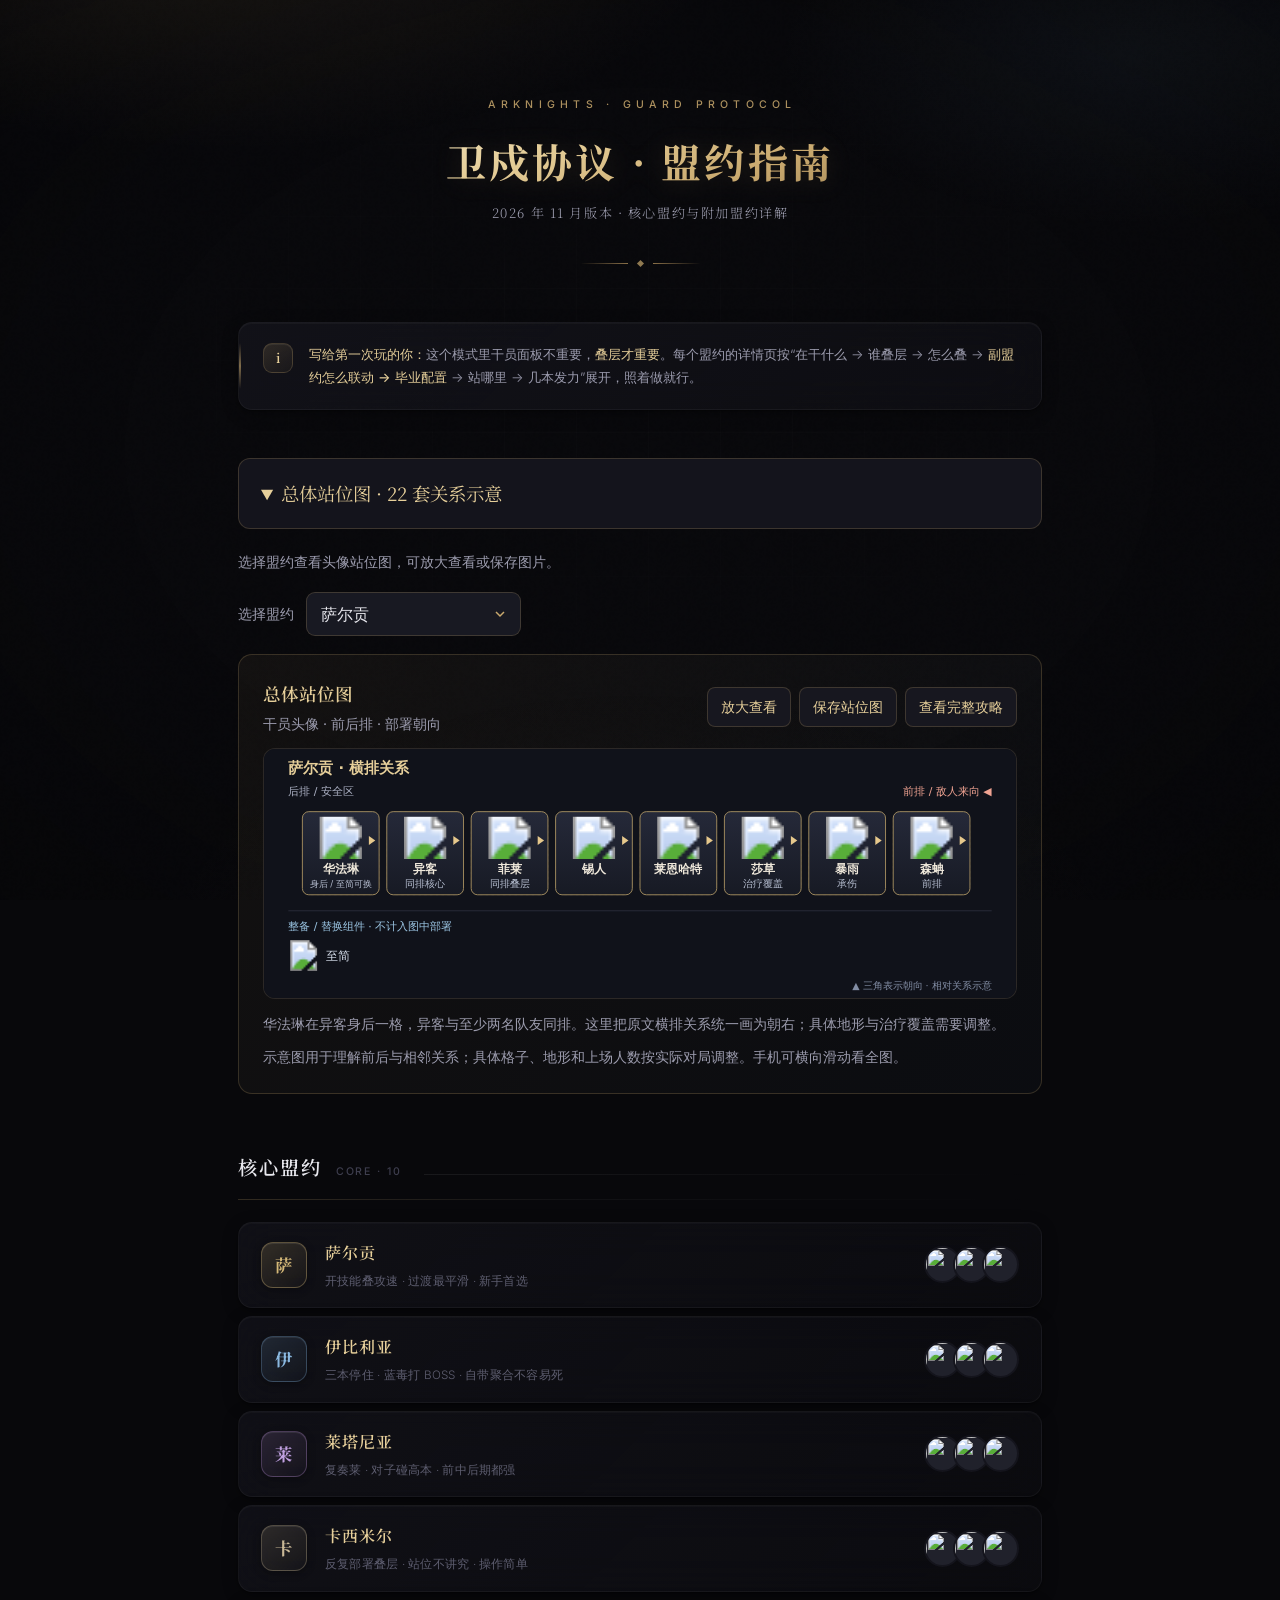
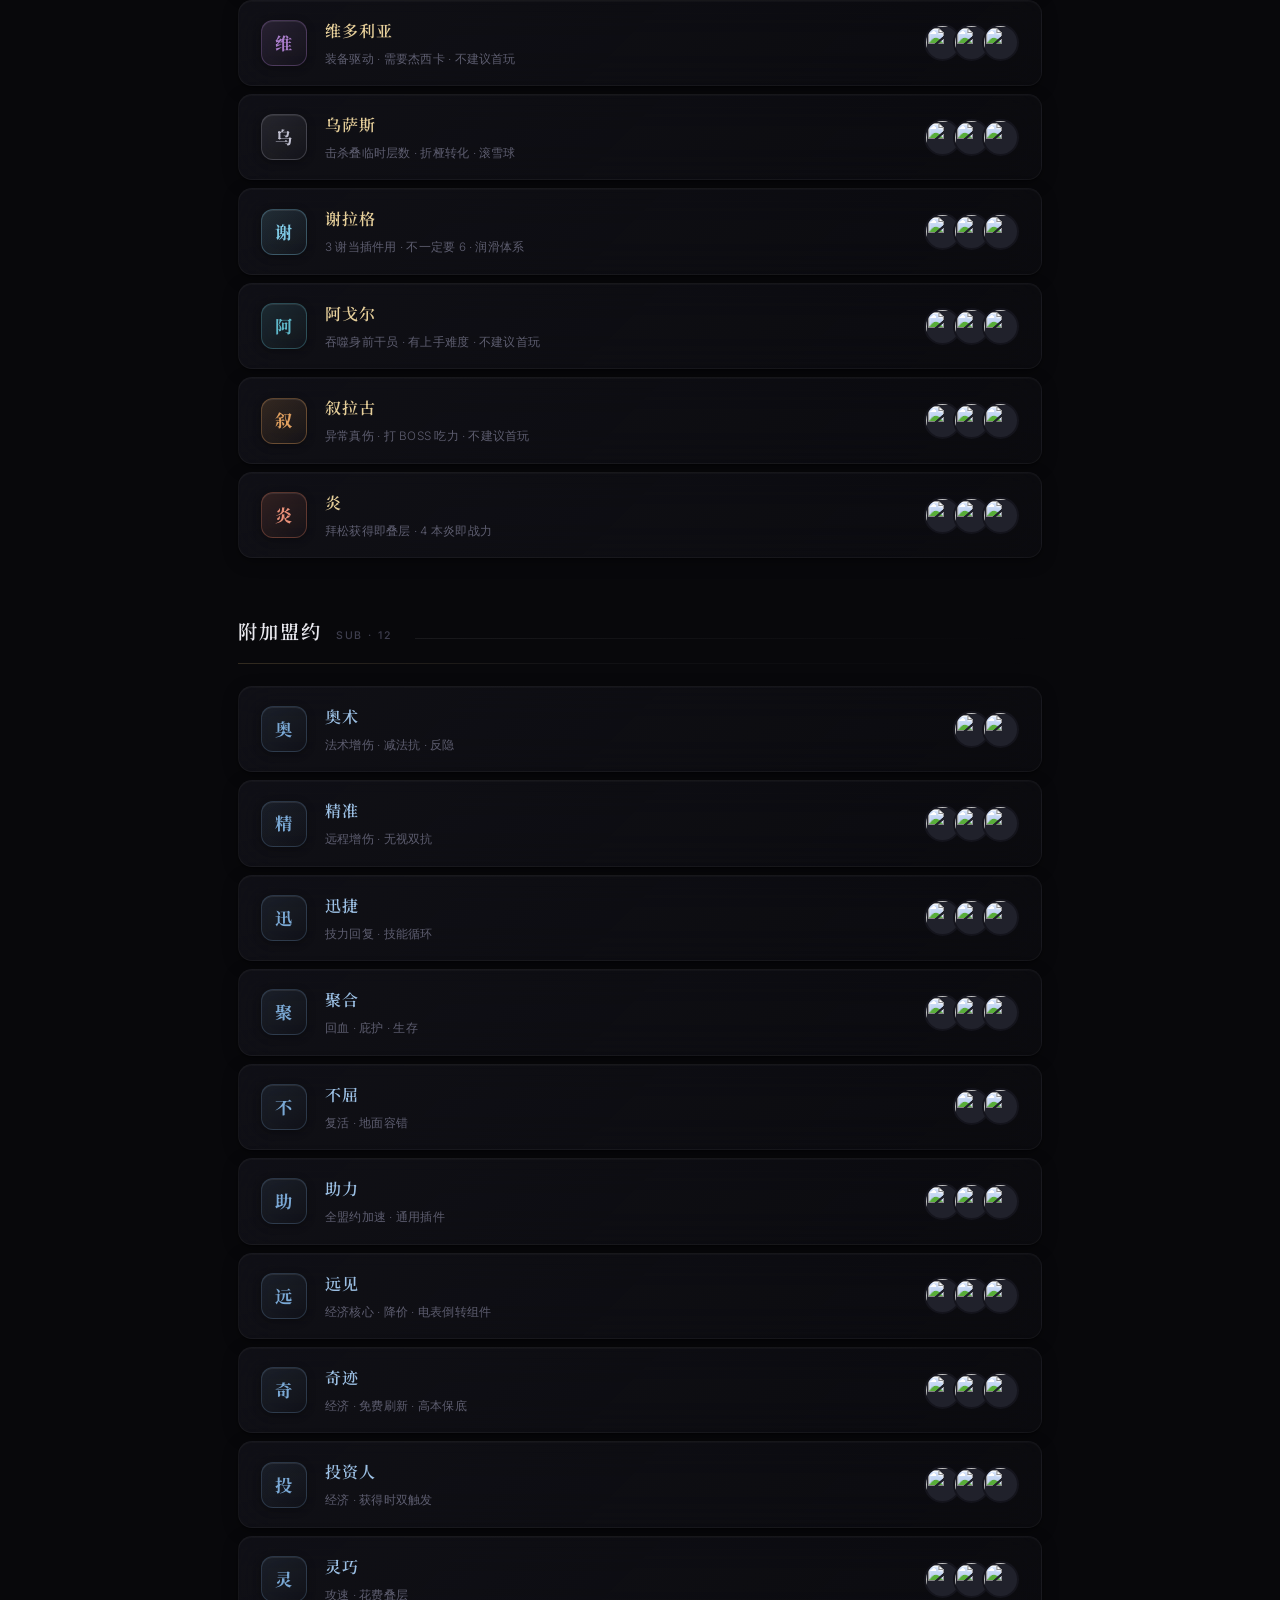
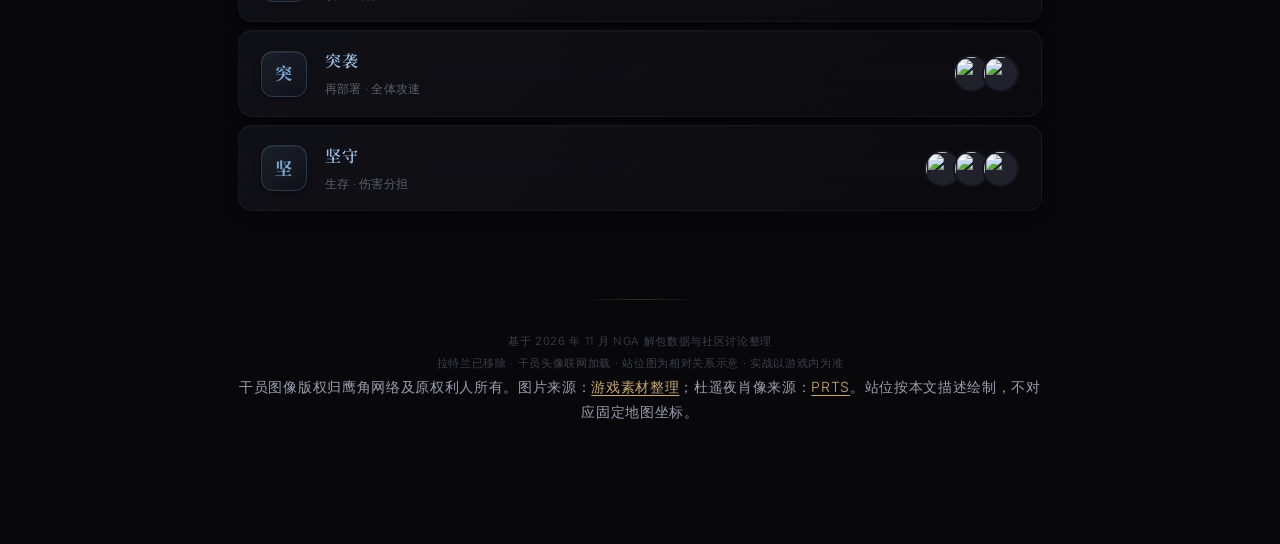
==== index.html @ 8b611df5 "发布卫戍协议盟约指南" ====
<!DOCTYPE html>
<html lang="zh-CN">
<head>
<meta charset="UTF-8">
<meta name="viewport" content="width=device-width, initial-scale=1.0">
<title>卫戍协议 · 盟约指南 · 2026.11</title>
<style>
  @import url('https://fonts.googleapis.com/css2?family=Noto+Serif+SC:wght@400;500;600;700&family=Inter:wght@300;400;500;600&display=swap');

  :root {
    --bg-void: #08080b;
    --bg-deep: #0c0c11;
    --bg-mid: #111118;
    --bg-soft: #17171f;
    --surface: rgba(22, 22, 30, 0.55);
    --surface-hover: rgba(30, 30, 40, 0.72);
    --surface-solid: #14141c;
    --border-hair: rgba(255, 255, 255, 0.045);
    --border-subtle: rgba(255, 255, 255, 0.07);
    --border-strong: rgba(201, 169, 110, 0.22);
    --border-glow: rgba(201, 169, 110, 0.45);
    --text: #e8e8ee;
    --text-mid: #9c9cae;
    --text-dim: #5e5e70;
    --text-faint: #3e3e4e;
    --gold: #c9a96e;
    --gold-bright: #e6cf9a;
    --gold-deep: #8a7048;
    --gold-glow: rgba(201, 169, 110, 0.12);
    --blue: #7aa8d4;
    --blue-soft: #9cc0e4;
    --green: #7ec8a0;
    --red: #e08270;
    --radius: 14px;
    --radius-sm: 10px;
    --serif: 'Noto Serif SC', 'Songti SC', serif;
    --sans: 'Inter', 'Noto Sans SC', -apple-system, system-ui, sans-serif;
    --ease: cubic-bezier(0.4, 0, 0.2, 1);
    --shadow-card: 0 1px 2px rgba(0,0,0,0.4), 0 4px 16px rgba(0,0,0,0.3);
    --shadow-lift: 0 2px 8px rgba(0,0,0,0.5), 0 16px 48px rgba(0,0,0,0.45);
  }

  * { box-sizing: border-box; margin: 0; padding: 0; }
  html { scroll-behavior: smooth; }

  body {
    font-family: var(--sans);
    background: var(--bg-void);
    color: var(--text);
    line-height: 1.75;
    padding: 0 0 120px;
    min-height: 100vh;
    position: relative;
    overflow-x: hidden;
    -webkit-font-smoothing: antialiased;
    text-rendering: optimizeLegibility;
  }

  /* ===== 背景层 1：光晕 ===== */
  body::before {
    content: '';
    position: fixed;
    inset: 0;
    background:
      radial-gradient(ellipse 70% 45% at 18% -8%, rgba(201, 169, 110, 0.09), transparent 55%),
      radial-gradient(ellipse 50% 35% at 88% 6%, rgba(122, 168, 212, 0.055), transparent 55%),
      radial-gradient(ellipse 60% 50% at 50% 108%, rgba(201, 169, 110, 0.035), transparent 65%),
      radial-gradient(ellipse 100% 100% at 50% 50%, transparent 40%, rgba(0,0,0,0.5) 100%);
    pointer-events: none;
    z-index: 0;
  }

  /* ===== 背景层 2：噪点纹理 ===== */
  body::after {
    content: '';
    position: fixed;
    inset: 0;
    background-image: url("data:image/svg+xml,%3Csvg viewBox='0 0 200 200' xmlns='http://www.w3.org/2000/svg'%3E%3Cfilter id='n'%3E%3CfeTurbulence type='fractalNoise' baseFrequency='0.85' numOctaves='3' stitchTiles='stitch'/%3E%3C/filter%3E%3Crect width='100%25' height='100%25' filter='url(%23n)' opacity='0.55'/%3E%3C/svg%3E");
    opacity: 0.025;
    pointer-events: none;
    z-index: 0;
    mix-blend-mode: overlay;
  }

  .bg-grid {
    position: fixed;
    inset: 0;
    background-image:
      linear-gradient(rgba(255,255,255,0.012) 1px, transparent 1px),
      linear-gradient(90deg, rgba(255,255,255,0.012) 1px, transparent 1px);
    background-size: 72px 72px;
    pointer-events: none;
    z-index: 0;
    mask-image: radial-gradient(ellipse 80% 70% at 50% 40%, black 10%, transparent 75%);
    -webkit-mask-image: radial-gradient(ellipse 80% 70% at 50% 40%, black 10%, transparent 75%);
  }

  .container {
    max-width: 860px;
    margin: 0 auto;
    padding: 0 28px;
    position: relative;
    z-index: 1;
  }

  #listView, #detailView { position: relative; z-index: 1; }

  /* ===== 顶部 ===== */
  .hero {
    text-align: center;
    padding: 96px 0 56px;
    position: relative;
  }

  .hero-eyebrow {
    font-size: 0.66rem;
    letter-spacing: 0.5em;
    text-transform: uppercase;
    color: var(--gold);
    font-weight: 500;
    margin-bottom: 22px;
    opacity: 0.85;
    padding-left: 0.5em;
  }

  .hero h1 {
    font-family: var(--serif);
    font-size: 2.5rem;
    font-weight: 700;
    letter-spacing: 0.08em;
    background: linear-gradient(160deg, #f5ecd6 0%, var(--gold-bright) 35%, var(--gold) 65%, var(--gold-deep) 100%);
    -webkit-background-clip: text;
    background-clip: text;
    -webkit-text-fill-color: transparent;
    line-height: 1.25;
    margin-bottom: 16px;
    filter: drop-shadow(0 2px 12px rgba(201,169,110,0.15));
  }

  .hero-sub {
    color: var(--text-mid);
    font-size: 0.82rem;
    font-weight: 300;
    letter-spacing: 0.12em;
    font-family: var(--serif);
  }

  .hero-divider {
    display: flex;
    align-items: center;
    justify-content: center;
    gap: 10px;
    margin-top: 36px;
  }

  .hero-divider::before,
  .hero-divider::after {
    content: '';
    width: 48px;
    height: 1px;
    background: linear-gradient(90deg, transparent, var(--gold-deep));
  }

  .hero-divider::after {
    background: linear-gradient(90deg, var(--gold-deep), transparent);
  }

  .hero-divider .diamond {
    width: 5px;
    height: 5px;
    background: var(--gold);
    transform: rotate(45deg);
    opacity: 0.7;
  }

  /* ===== 提示条 ===== */
  .notice {
    display: flex;
    gap: 16px;
    align-items: flex-start;
    background: linear-gradient(135deg, rgba(22,22,30,0.7), rgba(18,18,24,0.5));
    backdrop-filter: blur(24px) saturate(120%);
    -webkit-backdrop-filter: blur(24px) saturate(120%);
    border: 1px solid var(--border-hair);
    border-radius: var(--radius);
    padding: 20px 24px;
    margin-bottom: 48px;
    box-shadow: var(--shadow-card), inset 0 1px 0 rgba(255,255,255,0.03);
    position: relative;
  }

  .notice::before {
    content: '';
    position: absolute;
    left: 0; top: 20px; bottom: 20px;
    width: 2px;
    border-radius: 2px;
    background: linear-gradient(180deg, transparent, var(--gold), transparent);
    opacity: 0.6;
  }

  .notice-icon {
    flex-shrink: 0;
    width: 30px;
    height: 30px;
    border-radius: 9px;
    background: linear-gradient(145deg, rgba(201,169,110,0.16), rgba(201,169,110,0.04));
    border: 1px solid var(--border-strong);
    display: flex;
    align-items: center;
    justify-content: center;
    color: var(--gold-bright);
    font-size: 0.82rem;
    font-weight: 600;
    font-family: var(--serif);
    box-shadow: inset 0 1px 0 rgba(255,255,255,0.06);
  }

  .notice-body {
    font-size: 0.82rem;
    color: var(--text-mid);
    line-height: 1.75;
    font-weight: 300;
  }

  .notice-body strong { color: var(--gold-bright); font-weight: 500; }

  /* ===== 分组标题 ===== */
  .section-head {
    display: flex;
    align-items: baseline;
    gap: 14px;
    margin: 56px 0 22px;
    padding-bottom: 16px;
    position: relative;
  }

  .section-head::after {
    content: '';
    position: absolute;
    bottom: 0; left: 0; right: 0;
    height: 1px;
    background: linear-gradient(90deg, var(--border-strong) 0%, var(--border-hair) 40%, transparent 100%);
  }

  .section-head h2 {
    font-family: var(--serif);
    font-size: 1.2rem;
    font-weight: 600;
    letter-spacing: 0.1em;
    color: var(--text);
  }

  .section-head .count {
    font-size: 0.66rem;
    color: var(--text-faint);
    letter-spacing: 0.18em;
    font-weight: 500;
    font-family: var(--sans);
  }

  .section-head .accent-line {
    flex: 1;
    height: 1px;
    background: linear-gradient(90deg, var(--border-subtle), transparent);
    margin-left: 8px;
  }

  /* ===== 条目卡片 ===== */
  .entry-list { display: flex; flex-direction: column; gap: 8px; }

  .entry-card {
    display: flex;
    align-items: center;
    gap: 18px;
    background: linear-gradient(135deg, rgba(22,22,30,0.6), rgba(16,16,22,0.4));
    backdrop-filter: blur(20px) saturate(115%);
    -webkit-backdrop-filter: blur(20px) saturate(115%);
    border: 1px solid var(--border-hair);
    border-radius: var(--radius);
    padding: 16px 22px;
    cursor: pointer;
    transition: all 0.4s var(--ease);
    box-shadow: var(--shadow-card), inset 0 1px 0 rgba(255,255,255,0.025);
    position: relative;
    overflow: hidden;
  }

  .entry-card::before {
    content: '';
    position: absolute;
    left: 0; top: 0; bottom: 0;
    width: 1px;
    background: linear-gradient(180deg, transparent, var(--gold-bright), transparent);
    opacity: 0;
    transition: opacity 0.4s var(--ease);
  }

  .entry-card::after {
    content: '';
    position: absolute;
    inset: 0;
    border-radius: var(--radius);
    padding: 1px;
    background: linear-gradient(135deg, rgba(201,169,110,0.3), transparent 40%, transparent 60%, rgba(122,168,212,0.15));
    -webkit-mask: linear-gradient(#fff 0 0) content-box, linear-gradient(#fff 0 0);
    -webkit-mask-composite: xor;
    mask-composite: exclude;
    opacity: 0;
    transition: opacity 0.4s var(--ease);
    pointer-events: none;
  }

  .entry-card:hover {
    background: linear-gradient(135deg, rgba(30,30,42,0.8), rgba(22,22,30,0.6));
    border-color: transparent;
    transform: translateY(-2px);
    box-shadow: var(--shadow-lift), inset 0 1px 0 rgba(255,255,255,0.05);
  }

  .entry-card:hover::before { opacity: 1; }
  .entry-card:hover::after { opacity: 1; }

  .entry-emblem {
    width: 46px;
    height: 46px;
    border-radius: 12px;
    flex-shrink: 0;
    display: flex;
    align-items: center;
    justify-content: center;
    font-family: var(--serif);
    font-size: 1.08rem;
    font-weight: 700;
    letter-spacing: 0.04em;
    position: relative;
    transition: transform 0.4s var(--ease);
    box-shadow: inset 0 1px 0 rgba(255,255,255,0.08), 0 2px 8px rgba(0,0,0,0.3);
  }

  .entry-card:hover .entry-emblem { transform: scale(1.06); }

  .entry-info { flex: 1; min-width: 0; }

  .entry-name {
    font-family: var(--serif);
    font-weight: 600;
    font-size: 1rem;
    letter-spacing: 0.06em;
    margin-bottom: 4px;
  }

  .entry-name.core { color: var(--gold-bright); }
  .entry-name.sub { color: var(--blue-soft); }

  .entry-desc {
    font-size: 0.73rem;
    color: var(--text-dim);
    font-weight: 300;
    letter-spacing: 0.02em;
    white-space: nowrap;
    overflow: hidden;
    text-overflow: ellipsis;
  }

  .entry-arrow {
    color: var(--text-faint);
    font-size: 1.2rem;
    transition: all 0.35s var(--ease);
    flex-shrink: 0;
    font-weight: 300;
  }

  .entry-card:hover .entry-arrow {
    color: var(--gold);
    transform: translateX(4px);
  }

  /* ===== 详情视图 ===== */
  .detail-topbar { padding: 36px 0 0; margin-bottom: 4px; }

  .back-btn {
    display: inline-flex;
    align-items: center;
    gap: 8px;
    background: linear-gradient(135deg, rgba(22,22,30,0.6), rgba(16,16,22,0.4));
    backdrop-filter: blur(20px);
    -webkit-backdrop-filter: blur(20px);
    border: 1px solid var(--border-hair);
    border-radius: var(--radius-sm);
    padding: 9px 16px;
    cursor: pointer;
    color: var(--text-mid);
    font-size: 0.78rem;
    font-family: var(--sans);
    font-weight: 400;
    letter-spacing: 0.05em;
    transition: all 0.35s var(--ease);
    box-shadow: var(--shadow-card);
  }

  .back-btn:hover {
    color: var(--gold-bright);
    border-color: var(--border-strong);
    background: var(--surface-hover);
    transform: translateX(-2px);
  }

  .detail-header {
    display: flex;
    align-items: center;
    gap: 22px;
    padding: 40px 0 32px;
    margin-bottom: 8px;
    position: relative;
  }

  .detail-header::after {
    content: '';
    position: absolute;
    bottom: 0; left: 0; right: 0;
    height: 1px;
    background: linear-gradient(90deg, var(--border-strong) 0%, var(--border-hair) 50%, transparent 100%);
  }

  .detail-emblem {
    width: 76px;
    height: 76px;
    border-radius: 20px;
    display: flex;
    align-items: center;
    justify-content: center;
    font-family: var(--serif);
    font-size: 1.65rem;
    font-weight: 700;
    flex-shrink: 0;
    position: relative;
    box-shadow: inset 0 1px 0 rgba(255,255,255,0.1), 0 4px 16px rgba(0,0,0,0.4);
  }

  .detail-emblem::after {
    content: '';
    position: absolute;
    inset: -7px;
    border-radius: 26px;
    border: 1px solid currentColor;
    opacity: 0.12;
  }

  .detail-header h2 {
    font-family: var(--serif);
    font-size: 1.85rem;
    font-weight: 700;
    letter-spacing: 0.08em;
    margin-bottom: 6px;
  }

  .detail-header h2.core { color: var(--gold-bright); }
  .detail-header h2.sub { color: var(--blue-soft); }

  .detail-header .subtitle {
    font-size: 0.76rem;
    color: var(--text-dim);
    font-weight: 300;
    letter-spacing: 0.04em;
  }

  /* ===== 一句话理解 ===== */
  .simple-explain {
    position: relative;
    background: linear-gradient(135deg, rgba(201,169,110,0.07), rgba(201,169,110,0.015) 60%, transparent);
    border: 1px solid var(--border-strong);
    border-radius: var(--radius);
    padding: 24px 28px 24px 32px;
    margin: 32px 0;
    font-size: 0.9rem;
    color: var(--text-mid);
    line-height: 1.85;
    box-shadow: var(--shadow-card), inset 0 1px 0 rgba(255,255,255,0.04);
  }

  .simple-explain::before {
    content: '';
    position: absolute;
    left: 0; top: 18px; bottom: 18px;
    width: 2px;
    border-radius: 2px;
    background: linear-gradient(180deg, var(--gold-bright), var(--gold), transparent);
  }

  .simple-explain strong { color: var(--gold-bright); font-weight: 500; }

  /* ===== 信息块 ===== */
  .info-block {
    margin-bottom: 20px;
    background: linear-gradient(135deg, rgba(22,22,30,0.55), rgba(16,16,22,0.35));
    backdrop-filter: blur(20px) saturate(115%);
    -webkit-backdrop-filter: blur(20px) saturate(115%);
    border: 1px solid var(--border-hair);
    border-radius: var(--radius);
    padding: 24px 28px;
    box-shadow: var(--shadow-card), inset 0 1px 0 rgba(255,255,255,0.025);
    position: relative;
    transition: border-color 0.3s var(--ease);
  }

  .info-block:hover { border-color: var(--border-subtle); }

  .info-label {
    display: flex;
    align-items: center;
    gap: 10px;
    font-size: 0.68rem;
    letter-spacing: 0.2em;
    text-transform: uppercase;
    font-weight: 600;
    margin-bottom: 16px;
    font-family: var(--sans);
  }

  .info-label::before {
    content: '';
    width: 5px;
    height: 5px;
    border-radius: 50%;
    flex-shrink: 0;
  }

  .info-label.gold { color: var(--gold); }
  .info-label.gold::before { background: var(--gold); box-shadow: 0 0 10px rgba(201,169,110,0.5); }
  .info-label.green { color: var(--green); }
  .info-label.green::before { background: var(--green); box-shadow: 0 0 10px rgba(126,200,160,0.4); }
  .info-label.blue { color: var(--blue); }
  .info-label.blue::before { background: var(--blue); box-shadow: 0 0 10px rgba(122,168,212,0.4); }

  .info-content {
    font-size: 0.86rem;
    color: var(--text-mid);
    line-height: 1.9;
    font-weight: 300;
  }

  .info-content strong { color: var(--text); font-weight: 500; }
  .info-content .hl { color: var(--gold-bright); font-weight: 500; }

  .key-cards { display: flex; flex-wrap: wrap; gap: 8px; }

  .key-card {
    display: inline-flex;
    align-items: center;
    gap: 9px;
    font-size: 0.77rem;
    padding: 6px 13px 6px 6px;
    border-radius: 10px;
    background: rgba(255,255,255,0.025);
    border: 1px solid var(--border-hair);
    color: var(--text-mid);
    line-height: 1.4;
    transition: all 0.3s var(--ease);
    font-weight: 400;
  }

  .key-card:hover {
    border-color: var(--border-subtle);
    background: rgba(255,255,255,0.04);
    transform: translateY(-1px);
  }

  .key-card.must {
    border-color: var(--border-strong);
    background: linear-gradient(135deg, rgba(201,169,110,0.09), rgba(201,169,110,0.015));
    color: var(--gold-bright);
    font-weight: 500;
  }

  .op-avatar {
    width: 26px;
    height: 26px;
    border-radius: 7px;
    flex-shrink: 0;
    display: flex;
    align-items: center;
    justify-content: center;
    font-size: 0.7rem;
    font-weight: 700;
    color: #fff;
    font-family: var(--serif);
    box-shadow: inset 0 1px 0 rgba(255,255,255,0.15);
  }

  .c1 { background: linear-gradient(135deg, #c85a58, #8a3634); }
  .c2 { background: linear-gradient(135deg, #6a9ad4, #3a5a8a); }
  .c3 { background: linear-gradient(135deg, #98b868, #66803e); }
  .c4 { background: linear-gradient(135deg, #8a6aa8, #5a3a78); }
  .c5 { background: linear-gradient(135deg, #d09888, #985850); }
  .c6 { background: linear-gradient(135deg, #5ab0c4, #3a7a8e); }
  .c7 { background: linear-gradient(135deg, #e89850, #a86820); }
  .c8 { background: linear-gradient(135deg, #808090, #4a4a5a); }
  .c9 { background: linear-gradient(135deg, #c4a868, #8a7038); }
  .c10 { background: linear-gradient(135deg, #a880c8, #704898); }

  .step-list { padding-left: 0; list-style: none; }
  .step-list li {
    position: relative;
    padding-left: 24px;
    margin-bottom: 12px;
    font-size: 0.85rem;
    color: var(--text-mid);
    line-height: 1.8;
    font-weight: 300;
  }
  .step-list li:last-child { margin-bottom: 0; }
  .step-list li::before {
    content: '';
    position: absolute;
    left: 6px;
    top: 11px;
    width: 4px;
    height: 4px;
    border-radius: 50%;
    background: var(--gold);
    opacity: 0.6;
  }
  .step-list li strong { color: var(--text); font-weight: 500; }

  .warn-box {
    margin-top: 8px;
    padding: 18px 22px;
    background: linear-gradient(135deg, rgba(224,130,112,0.06), rgba(224,130,112,0.01));
    border: 1px solid rgba(224,130,112,0.18);
    border-radius: var(--radius-sm);
    font-size: 0.83rem;
    color: var(--text-mid);
    line-height: 1.75;
    font-weight: 300;
  }
  .warn-box strong { color: var(--red); font-weight: 500; }

  /* ===== 联动区块 ===== */
  .synergy-block {
    margin-bottom: 20px;
    background: linear-gradient(135deg, rgba(201,169,110,0.045), rgba(122,168,212,0.02) 50%, rgba(16,16,22,0.4));
    border: 1px solid var(--border-strong);
    border-radius: var(--radius);
    padding: 26px 28px;
    box-shadow: var(--shadow-card), inset 0 1px 0 rgba(255,255,255,0.03);
    position: relative;
    overflow: hidden;
  }

  .synergy-block::before {
    content: '';
    position: absolute;
    left: 0; top: 0; bottom: 0;
    width: 2px;
    background: linear-gradient(180deg, var(--gold-bright), var(--gold) 40%, var(--blue) 100%);
    opacity: 0.7;
  }

  .synergy-head {
    display: flex;
    align-items: center;
    gap: 12px;
    margin-bottom: 22px;
  }

  .synergy-head .badge {
    font-size: 0.6rem;
    letter-spacing: 0.18em;
    text-transform: uppercase;
    padding: 4px 10px;
    border-radius: 6px;
    background: rgba(201,169,110,0.12);
    border: 1px solid var(--border-strong);
    color: var(--gold-bright);
    font-weight: 600;
    font-family: var(--sans);
  }

  .synergy-head h3 {
    font-family: var(--serif);
    font-size: 1.02rem;
    font-weight: 600;
    color: var(--text);
    letter-spacing: 0.06em;
  }

  .synergy-row { margin-bottom: 20px; }
  .synergy-row:last-child { margin-bottom: 0; }

  .synergy-row .row-label {
    font-size: 0.66rem;
    letter-spacing: 0.16em;
    text-transform: uppercase;
    font-weight: 600;
    color: var(--gold);
    margin-bottom: 8px;
    display: flex;
    align-items: center;
    gap: 9px;
  }
  .synergy-row .row-label::before {
    content: '';
    width: 4px; height: 4px;
    border-radius: 50%;
    background: var(--gold);
    flex-shrink: 0;
    box-shadow: 0 0 8px rgba(201,169,110,0.4);
  }

  .synergy-row .row-body {
    font-size: 0.84rem;
    color: var(--text-mid);
    line-height: 1.85;
    padding-left: 13px;
    font-weight: 300;
  }
  .synergy-row .row-body strong { color: var(--text); font-weight: 500; }
  .synergy-row .row-body .hl { color: var(--gold-bright); font-weight: 500; }

  .sub-tags {
    display: flex;
    flex-wrap: wrap;
    gap: 7px;
    padding-left: 13px;
  }

  .sub-tag {
    font-size: 0.75rem;
    padding: 4px 13px;
    border-radius: 20px;
    background: rgba(122,168,212,0.08);
    border: 1px solid rgba(122,168,212,0.2);
    color: var(--blue-soft);
    font-weight: 500;
    letter-spacing: 0.04em;
  }

  .final-config {
    font-family: var(--serif);
    font-size: 0.92rem;
    color: var(--gold-bright);
    font-weight: 500;
    letter-spacing: 0.03em;
    padding: 16px 20px;
    background: linear-gradient(135deg, rgba(201,169,110,0.06), rgba(201,169,110,0.01));
    border: 1px dashed var(--border-strong);
    border-radius: var(--radius-sm);
    line-height: 1.8;
  }

  /* ===== 页脚 ===== */
  footer {
    text-align: center;
    margin-top: 88px;
    padding-top: 32px;
    position: relative;
    font-size: 0.7rem;
    color: var(--text-faint);
    letter-spacing: 0.06em;
    font-weight: 300;
    line-height: 1.9;
  }

  footer::before {
    content: '';
    position: absolute;
    top: 0; left: 50%;
    transform: translateX(-50%);
    width: 120px;
    height: 1px;
    background: linear-gradient(90deg, transparent, var(--border-strong), transparent);
  }

  /* ===== 徽记配色 ===== */
  .em-yan { background: linear-gradient(145deg, rgba(224,122,95,0.16), rgba(224,122,95,0.03)); color: #e89078; border: 1px solid rgba(224,122,95,0.3); }
  .em-ursus { background: linear-gradient(145deg, rgba(176,176,192,0.14), rgba(176,176,192,0.03)); color: #c0c0d0; border: 1px solid rgba(176,176,192,0.25); }
  .em-iberia { background: linear-gradient(145deg, rgba(122,168,212,0.16), rgba(122,168,212,0.03)); color: #8ab8e0; border: 1px solid rgba(122,168,212,0.3); }
  .em-leithan { background: linear-gradient(145deg, rgba(184,144,216,0.16), rgba(184,144,216,0.03)); color: #c0a0e0; border: 1px solid rgba(184,144,216,0.3); }
  .em-siracusa { background: linear-gradient(145deg, rgba(240,168,96,0.16), rgba(240,168,96,0.03)); color: #e0a060; border: 1px solid rgba(240,168,96,0.3); }
  .em-sargon { background: linear-gradient(145deg, rgba(212,184,120,0.18), rgba(212,184,120,0.03)); color: #d4b878; border: 1px solid rgba(212,184,120,0.35); }
  .em-kjerag { background: linear-gradient(145deg, rgba(126,200,227,0.16), rgba(126,200,227,0.03)); color: #7ec8e3; border: 1px solid rgba(126,200,227,0.3); }
  .em-kazimierz { background: linear-gradient(145deg, rgba(201,184,150,0.16), rgba(201,184,150,0.03)); color: #c9b896; border: 1px solid rgba(201,184,150,0.3); }
  .em-aegir { background: linear-gradient(145deg, rgba(95,184,201,0.16), rgba(95,184,201,0.03)); color: #5fb8c9; border: 1px solid rgba(95,184,201,0.3); }
  .em-victoria { background: linear-gradient(145deg, rgba(168,124,201,0.16), rgba(168,124,201,0.03)); color: #a87cc9; border: 1px solid rgba(168,124,201,0.3); }
  .em-sub { background: linear-gradient(145deg, rgba(122,168,212,0.1), rgba(122,168,212,0.02)); color: var(--blue); border: 1px solid rgba(122,168,212,0.22); }

  /* ===== 响应式 ===== */
  @media (max-width: 640px) {
    .container { padding: 0 18px; }
    .hero { padding: 64px 0 40px; }
    .hero h1 { font-size: 1.75rem; }
    .detail-header { flex-direction: column; align-items: flex-start; gap: 16px; }
    .detail-emblem { width: 58px; height: 58px; font-size: 1.25rem; border-radius: 16px; }
    .detail-header h2 { font-size: 1.45rem; }
    .info-block { padding: 20px 18px; }
    .synergy-block { padding: 22px 18px; }
    .entry-card { padding: 14px 16px; gap: 13px; }
    .entry-emblem { width: 40px; height: 40px; font-size: 0.94rem; border-radius: 10px; }
    .notice { padding: 16px 18px; }
  }

/* Embedded portraits and formation diagrams */
.key-cards {display:grid;grid-template-columns:repeat(auto-fit,minmax(225px,1fr));gap:12px}
.key-card {width:100%;padding:10px;gap:13px;font-size:.9rem;align-items:center}
.portrait-button {border:0;padding:0;background:transparent;cursor:zoom-in;flex-shrink:0;border-radius:10px;color:inherit;font:inherit}
.portrait-button:focus-visible,.formation-button:focus-visible,.formation-select:focus-visible,.modal-close:focus-visible {outline:2px solid var(--gold-bright);outline-offset:4px}
.op-avatar {display:block;width:70px;height:70px;object-fit:cover;border-radius:10px;border:1px solid var(--border-strong);background:#20212b}
.op-card-body {display:flex;flex-direction:column;gap:4px;min-width:0}
.op-card-name {font-size:1rem;font-weight:600;color:var(--text)}
.must .op-card-name {color:var(--gold-bright)}
.op-card-note {font-size:.875rem;font-weight:400;line-height:1.6;color:var(--text-mid)}
.op-card-name small {font-size:.875rem;color:var(--gold);font-weight:400;margin-left:8px}
.inline-operator {display:inline-flex;align-items:center;gap:5px;vertical-align:middle;white-space:nowrap}
.inline-operator img {width:26px;height:26px;object-fit:cover;border-radius:5px;background:#20212b;border:1px solid var(--border-strong)}
.formation-panel {margin:0 0 24px;padding:24px;background:linear-gradient(135deg,rgba(201,169,110,.06),rgba(122,168,212,.03));border:1px solid var(--border-strong);border-radius:14px}
.formation-toolbar {display:flex;justify-content:space-between;align-items:center;gap:14px;flex-wrap:wrap;margin-bottom:12px}
.formation-title {font-family:var(--serif);font-size:1.1rem;font-weight:600;color:var(--gold-bright)}
.formation-kicker {font-size:.875rem;color:var(--text-mid);margin:2px 0 0}
.formation-actions {display:flex;gap:8px;flex-wrap:wrap}
.formation-button {font-family:var(--sans);font-size:.875rem;border:1px solid var(--border-strong);padding:8px 13px;border-radius:8px;background:var(--bg-soft);color:var(--gold-bright);cursor:pointer;min-height:40px}
.formation-button:hover {background:var(--gold-glow);border-color:var(--gold)}
.formation-scroll {overflow-x:auto;border-radius:12px;background:#10121a;border:1px solid rgba(201,169,110,.15);scrollbar-color:#66563c #10121a}
.formation-svg {display:block;width:100%;height:auto;min-width:610px}
.formation-note {font-size:.875rem;color:var(--text-mid);margin-top:12px;line-height:1.8}
.formation-note strong {color:var(--gold-bright);font-weight:500}
.formation-disclaimer {font-size:.875rem;color:var(--text-mid);margin:8px 0 0}
.formation-selector {display:flex;align-items:center;gap:12px;flex-wrap:wrap;margin-bottom:18px}
.formation-selector label {color:var(--text-mid);font-size:.9rem}
.formation-select {max-width:100%;font-family:var(--sans);font-size:1rem;appearance:none;border:1px solid var(--border-strong);border-radius:9px;background:#181922 url("data:image/svg+xml,%3Csvg xmlns='http://www.w3.org/2000/svg' viewBox='0 0 16 16'%3E%3Cpath d='m4 6 4 4 4-4' fill='none' stroke='%23c9a96e' stroke-width='1.5'/%3E%3C/svg%3E") no-repeat right 12px center/16px;color:var(--text);padding:11px 42px 11px 14px;min-width:215px}
.overview-caption {font-size:.9rem;color:var(--text-mid);margin-bottom:18px}
.formation-overview {margin:30px 0 40px}
.formation-overview summary {font-family:var(--serif);font-size:1.15rem;color:var(--gold-bright);cursor:pointer;padding:18px 22px;border:1px solid var(--border-strong);border-radius:12px;background:var(--surface-solid)}
.formation-overview[open] summary {margin-bottom:20px}
.asset-credit {font-size:.875rem;color:var(--text-mid);line-height:1.8}
.asset-credit a {color:var(--gold);text-underline-offset:3px}
.asset-credit small {font-size:inherit}
.image-modal {width:min(1000px,calc(100vw - 24px));max-height:calc(100dvh - 24px);background:#10121a;color:var(--text);border:1px solid var(--border-strong);border-radius:16px;padding:24px;margin:auto;overflow:auto;box-shadow:0 24px 120px #000}
.image-modal::backdrop {background:rgba(0,0,0,.82);backdrop-filter:blur(6px)}
.modal-bar {display:flex;align-items:center;justify-content:space-between;gap:12px;margin-bottom:18px}
.modal-bar h2 {font-family:var(--serif);font-size:1.2rem;color:var(--gold-bright)}
.modal-close {border:1px solid var(--border-strong);background:#20212b;color:var(--text);font-size:.9rem;border-radius:8px;min-height:40px;min-width:60px;cursor:pointer;padding:6px 12px}
.modal-portrait {display:block;width:min(360px,100%);height:auto;margin:0 auto 16px;border-radius:16px;border:1px solid var(--border-strong)}
.modal-caption {font-size:1rem;color:var(--text-mid);text-align:center}
.entry-portraits {display:flex;align-items:center;margin-left:auto;padding-left:4px}
.entry-portraits img {width:37px;height:37px;object-fit:cover;border-radius:50%;border:2px solid #14141c;margin-left:-8px;background:#20212b}
.entry-card:focus-visible {outline:2px solid var(--gold-bright);outline-offset:4px}
@media(max-width:640px){.key-cards{grid-template-columns:1fr}.formation-panel{padding:16px}.formation-toolbar{align-items:flex-start}.formation-actions{width:100%}.formation-button{flex:1}.op-avatar{width:64px;height:64px}.image-modal{padding:16px}.entry-portraits img{width:30px;height:30px}.entry-portraits img:nth-child(n+3){display:none}.formation-disclaimer{font-size:.875rem}}
@media(prefers-reduced-motion:reduce){html{scroll-behavior:auto}*{animation:none!important;transition:none!important}}

</style>
</head>
<body>
<div class="bg-grid"></div>
<div class="container">

  <div id="listView">
    <div class="hero">
      <div class="hero-eyebrow">Arknights · Guard Protocol</div>
      <h1>卫戍协议 · 盟约指南</h1>
      <p class="hero-sub">2026 年 11 月版本 · 核心盟约与附加盟约详解</p>
      <div class="hero-divider"><span class="diamond"></span></div>
    </div>

    <div class="notice">
      <div class="notice-icon">i</div>
      <div class="notice-body">
        <strong>写给第一次玩的你：</strong>这个模式里干员面板不重要，<strong>叠层才重要</strong>。每个盟约的详情页按“在干什么 → 谁叠层 → 怎么叠 → <strong>副盟约怎么联动 → 毕业配置</strong> → 站哪里 → 几本发力”展开，照着做就行。
      </div>
    </div>

    <details class="formation-overview" open><summary>总体站位图 · 22 套关系示意</summary><p class="overview-caption">选择盟约查看头像站位图，可放大查看或保存图片。</p><div class="formation-selector"><label for="formationSelect">选择盟约</label><select class="formation-select" id="formationSelect" onchange="updateOverview(this.value)"></select></div><div id="formationOverview"></div></details>
    <div class="section-head">
      <h2>核心盟约</h2>
      <span class="count">CORE · 10</span>
      <span class="accent-line"></span>
    </div>
    <div class="entry-list" id="coreEntries"></div>

    <div class="section-head">
      <h2>附加盟约</h2>
      <span class="count">SUB · 12</span>
      <span class="accent-line"></span>
    </div>
    <div class="entry-list" id="subEntries"></div>

    <footer>
      基于 2026 年 11 月 NGA 解包数据与社区讨论整理<br>
      拉特兰已移除 · 干员头像联网加载 · 站位图为相对关系示意 · 实战以游戏内为准
    <p class="asset-credit">干员图像版权归鹰角网络及原权利人所有。图片来源：<a href="https://github.com/yuanyan3060/ArknightsGameResource" target="_blank" rel="noopener noreferrer">游戏素材整理</a>；杜遥夜肖像来源：<a href="https://prts.wiki/w/文件:卫戍协议：盟约_策略发起人_杜遥夜.png" target="_blank" rel="noopener noreferrer">PRTS</a>。站位按本文描述绘制，不对应固定地图坐标。</p></footer>
  </div>

  <div id="detailView">
    <div class="detail-topbar">
      <button class="back-btn" onclick="showList()">返回列表</button>
    </div>
    <div id="detailContent"></div>
  </div>

</div>

<dialog id="imageModal" class="image-modal" aria-labelledby="modalTitle"><div class="modal-bar"><h2 id="modalTitle"></h2><button class="modal-close" type="button" onclick="closeImageModal()">关闭</button></div><div id="modalBody"></div></dialog>
<script>
const cores = [
  {
    id: 'sargon', name: '萨尔贡', emblem: '萨', cls: 'em-sargon', titleCls: 'core',
    sub: '开技能叠攻速 · 过渡最平滑 · 新手首选',
    simple: '萨尔贡干员每次<strong>开启技能</strong>，全队萨尔贡攻速就会涨一点。6 个不同萨尔贡干员时，开技能还会在地上制造流沙，让敌人走不动、持续掉血。',
    effect: '萨尔贡干员开启技能时，全体萨尔贡攻速提升（有上限），持续一段时间。6 人时额外制造流沙地面，敌人迟钝 + 周期法伤 + 短暂束缚；技能持续期间流沙效果翻倍。',
    ops: [
      { n: '莎草', c: 'c3', note: '2本 · 奶妈 + 开技能叠层。前期可以抓两个不合三', must: true },
      { n: '至简', c: 'c2', note: '3本 · 拿两个上场可以集火' },
      { n: '菲莱', c: 'c3', note: '3-4本 · 叠层' },
      { n: '异客', c: 'c4', note: '5本 · 叠层需要同一行有 3 个人', must: true },
      { n: '华法林', c: 'c5', note: '4本 · 放在异客身后一格' }
    ],
    stack: '让萨尔贡干员<strong>不停开技能</strong>。莎草、菲莱、异客都是开技能叠层。异客需要同一行站 3 个人才触发，所以站位要排成一排。',
    synergy: {
      subs: ['精准', '迅捷', '灵巧'],
      logic: '萨尔贡的叠层条件是“开技能”，所以副盟约要围绕<strong>两个方向</strong>：一是让技能开得更快（<strong>迅捷</strong>回技力、<strong>灵巧</strong>加攻速缩短技能周期），二是让远程输出更疼（<strong>精准</strong>无视双抗）。缇缇自带精准、异客是远程吃精准，这两条线天然重合。',
      combo: '<strong>莎草</strong>（前期双抓不合三，奶+叠层）+ <strong>菲莱</strong>（开技能叠层）+ <strong>异客</strong>（同排3人，叠层质变）+ <strong>华法林</strong>（站异客身后，加速开技能）+ <strong>缇缇</strong>（睡眠/晕眩双叠萨尔贡+精准）+ <strong>陨星</strong>（迅捷叠层）+ <strong>灰喉</strong>（精准叠层）+ <strong>霜叶</strong>（灵巧叠层）。',
      final: '6 萨尔贡 + 3 精准 + 3 迅捷 + 3 灵巧。异客、莎草、菲莱排同一行满足“同排3人”；华法林站异客身后；缇缇放后排靠睡眠/晕眩触发双叠；陨星负责迅捷技能循环。'
    },
    position: '10 回合左右的理想站位（从右到左，箭头是攻击方向）：<br><br><strong>至简 / 华法林 → 异客 → 菲莱 → 锡人 → 莱恩哈特 → 莎草 → 暴雨 → 森蚺</strong><br><br>异客在中段，前后都有人，满足“同一行 3 人”。华法林在异客旁边/身后，加速异客开技能。莎草靠后提供奶量。',
    leveling: '1-2 本有啥抓啥凑对，优先莎草 + 狮蝎 + 暴雨。3-4 本补至简、菲莱、森蚺。5 本找异客，这是叠层质变点。6 本补佩佩或娜仁图亚。',
    tips: [
      '萨尔贡是<strong>最推荐新手第一个玩的</strong>，过渡最平滑，不需要死等某一张卡。',
      '莎草抓两个不合三，前期奶量和叠层都靠她。',
      '异客没来之前，靠莎草和菲莱慢慢叠，不要急。',
      '5 本异客来了之后，把异客和莎草/菲莱排在同一行。'
    ]
  },
  {
    id: 'iberia', name: '伊比利亚', emblem: '伊', cls: 'em-iberia', titleCls: 'core',
    sub: '三本停住 · 蓝毒打 BOSS · 自带聚合不容易死',
    simple: '伊比利亚的核心是<strong>卡在 3 本</strong>，把低费伊比利亚干员抓齐。蓝毒把盟约层数变成自己的攻击力，负责打 BOSS；旅骨负责清小怪。因为自带聚合（回血），道中不容易暴毙。',
    effect: '伊比利亚干员/召唤物造成伤害时附加持续法伤，可叠 10 层。6 人：持续法伤翻倍，减速至多 -80%，概率弹射。',
    ops: [
      { n: '深靛', c: 'c6', note: '1本 · 休整期叠层。三本流里不优先抓', must: true },
      { n: '蓝毒', c: 'c2', note: '2本 · BOSS 主输出', must: true },
      { n: '旅骨', c: 'c7', note: '道中清怪核心', must: true },
      { n: '棘刺', c: 'c2', note: '5本 · 休整期按售出价格叠层' }
    ],
    stack: '深靛在休整期叠层，但三本流主要靠<strong>把其他伊比利亚干员抓齐后自然叠上去的层数</strong>。蓝毒吃层数转化成攻击力。',
    synergy: {
      subs: ['精准', '聚合', '迅捷'],
      logic: '伊比利亚自带聚合，生存不用额外投资，所以副盟约可以把预算全部投给输出和技能循环。<strong>蓝毒是狙击</strong>，精准的“无视30%双抗”对她收益极高；<strong>迅捷</strong>回技力让蓝毒技能转得更快，BOSS 战输出窗口更长。',
      combo: '<strong>蓝毒</strong>（BOSS 主输出，吃精准） + <strong>旅骨</strong>（道中清怪） + <strong>棘刺</strong>（高本补充） + <strong>深靛</strong>（休整期叠层，可选） + <strong>灰喉</strong>（精准叠层） + <strong>陨星</strong>（迅捷叠层）。',
      final: '6 伊比利亚 + 3 精准 + 3 迅捷（聚合靠本家自带 2~3 层即可）。卡 3 本把低费伊比利亚抓齐精锐化，蓝毒放安全高台，灰喉/陨星补精准和迅捷。'
    },
    position: '站位要求不高，关键是<strong>蓝毒要活着输出</strong>。蓝毒放安全高台或后排，旅骨放能打到怪的位置。自带聚合，不需要专门带很多奶。',
    leveling: '<strong>罗素策略，卡在 3 本，不要升本。</strong>把 3 本以下的伊比利亚干员全部抓齐（除了深靛），精锐化之后再考虑升 4 本。',
    tips: [
      '本版本<strong>最适合新手的兜底打法之一</strong>，下限很高。',
      '蓝毒是打 BOSS 的主力，道中靠旅骨。',
      '自带两个聚合，生存有保障。',
      '如果队友也需要伊比利亚干员，提前沟通，避免抢卡。'
    ]
  },
  {
    id: 'leithan', name: '莱塔尼亚', emblem: '莱', cls: 'em-leithan', titleCls: 'core',
    sub: '复奏莱 · 对子碰高本 · 前中后期都强',
    simple: '莱塔尼亚靠<strong>击杀敌人</strong>和<strong>休整期</strong>叠层。社区推荐的“复奏莱”玩法是选复奏策略，前期用对子快速碰出高本干员，配合精准/奥术小盟约，前中后期都能打。',
    effect: '干员和召唤物攻击力提升，击杀召唤“小节”。6 人：概率召唤更强的“乐部”，攻速提升，召唤物上限翻倍。',
    ops: [
      { n: '地灵', c: 'c5', note: '1本 · 攻击范围内击杀叠层', must: true },
      { n: '折光', c: 'c2', note: '2本 · 休整期叠层，效率更高', must: true },
      { n: '纯烬艾雅法拉', c: 'c5', note: '5本 · 击杀叠莱塔尼亚 + 聚合' }
    ],
    stack: '地灵靠攻击范围内击杀叠层，折光靠休整期叠层。前期地灵+折光就能开始运转。',
    synergy: {
      subs: ['精准', '奥术', '聚合'],
      logic: '莱塔尼亚本家叠层效率中规中矩，真正让它滚起来的是<strong>霍尔海雅（雅雅）</strong>——她带 1 技能，开技能同时叠<strong>精准和奥术</strong>，是双重叠层引擎；<strong>空弦</strong>在休整期给身前干员的所有已激活盟约 +3，进一步加速精准；<strong>华法林</strong>放雅雅身后缩短技能周期。聚合补的是莱塔尼亚召唤物体系最缺的前排——层数没起来之前，没有聚合的召唤物“战力堪比滚木”，层数高了才可以不要前排。',
      combo: '<strong>黑键</strong> + <strong>纯烬艾雅法拉（奶羊）</strong>（莱塔尼亚 + 聚合） + <strong>霍尔海雅（1技能）</strong>（精准 + 奥术双叠核心） + <strong>空弦</strong>（万能叠层，放雅雅身前） + <strong>华法林</strong>（站雅雅身后，加速技能） + <strong>卡达</strong>（奥术叠层） + <strong>逻各斯</strong>（精准/奥术输出终端）。',
      final: '6 莱塔尼亚 + 3 精准 + 3 奥术 + 2/3 聚合。雅雅站华法林身前、空弦身前；奶羊后排；逻各斯吃精准奥术双加成打终端。'
    },
    position: '地灵放在能打到最多怪的位置，折光随便放（休整期就叠）。奶羊的攻击范围要覆盖战场。',
    leveling: '复奏策略：2 本找对子，升 3 碰，精准奥术叠层，升 4 碰奶羊。',
    tips: [
      '复奏莱塔尼亚被社区称为“轮椅”，前中后期都强。',
      '搭配精准、奥术小盟约，输出和叠层兼顾。',
      '如果抓了华法林和奶羊凑聚合，<strong>注意聚合叠太高会导致莱塔尼亚召唤的小怪死不掉，卡住漏怪</strong>。'
    ],
    warn: '聚合层数太高时，莱塔尼亚的召唤物可能杀不死，反而卡住位置。'
  },
  {
    id: 'kazimierz', name: '卡西米尔', emblem: '卡', cls: 'em-kazimierz', titleCls: 'core',
    sub: '反复部署叠层 · 站位不讲究 · 操作简单',
    simple: '卡西米尔的核心就一句话：<strong>反复部署干员</strong>。每次部署，卡西米尔干员攻击力就涨一点。站位不用太讲究，适合不想动脑的新手。',
    effect: '每次部署干员时卡西米尔干员攻击力提升，持续至战斗结束。6 人：地面干员被击倒时召唤整备区最右侧卡西米尔干员；开技能/部署后 30 秒攻击附带真伤。',
    ops: [
      { n: '野鬃', c: 'c5', note: '1本 · 部署时叠层', must: true },
      { n: '砾', c: 'c3', note: '部署叠层，2 本就能拿' },
      { n: '远牙', c: 'c2', note: '4本 · 输出' },
      { n: '玛恩纳', c: 'c4', note: '4本 · 叠层后加攻击力和生命' }
    ],
    stack: '野鬃和砾都是部署时叠层。不停地上场、撤退、再上场，层数就上去了。',
    synergy: {
      subs: ['突袭', '不屈', '精准'],
      logic: '卡西米尔的“反复部署”天然吃<strong>突袭</strong>——突袭干员 10 秒没攻击就自动飞向敌人，等于白送一次再部署，同时叠突袭层数；<strong>不屈</strong>给地面干员复活容错，反复部署的节奏不会被打断；<strong>精准</strong>给远牙这类远程输出补双抗穿透。',
      combo: '<strong>野鬃</strong>（部署叠层核心） + <strong>砾</strong>（低本部署叠层） + <strong>远牙</strong>（精准远程输出） + <strong>玛恩纳</strong>（叠层后加攻加血） + <strong>赫德雷</strong>（突袭叠层） + <strong>摆渡人</strong>（坚守/不屈容错） + <strong>灰喉</strong>（精准叠层）。',
      final: '6 卡西米尔 + 3 突袭 + 3 不屈 + 3 精准。野鬃和砾反复上下场叠卡西米尔；赫德雷自动飞叠突袭；摆渡人给不屈；远牙吃精准打输出。'
    },
    position: '站位不讲究。谁方便反复部署就放谁。远牙和玛恩纳放在能打到怪的位置输出。',
    leveling: '升本节奏比较自由。2 本抓砾，3 本找瑕光，4 本找远牙。',
    tips: [
      '适合新手，操作简单，道中战力不错。',
      '上限不如莱塔尼亚和伊比利亚，但胜在稳定、不费脑。',
      '如果 Ban 位把不屈和突袭都 Ban 了，卡西米尔会很难受。'
    ]
  },
  {
    id: 'victoria', name: '维多利亚', emblem: '维', cls: 'em-victoria', titleCls: 'core',
    sub: '装备驱动 · 需要杰西卡 · 不建议首玩',
    simple: '维多利亚靠<strong>给干员带装备</strong>叠层。场上带装备的维干员越多，层数越高。核心是涤火杰西卡，她每回合给道具。没有杰西卡，维多利亚很难玩。',
    effect: '携带装备的维多利亚干员造成伤害提升。每 25 层获得一件维式重锤。6 人：携带装备的维干员攻击力 +80%。',
    ops: [
      { n: '慕斯', c: 'c5', note: '1本 · 休整期叠层', must: true },
      { n: '涤火杰西卡', c: 'c10', note: '4本 · 核心。场上每有一名带装备的干员就叠层', must: true },
      { n: '白铁', c: 'c7', note: '4本 · 工匠，把装备变精锐' },
      { n: '维娜', c: 'c9', note: '5本 · 输出' }
    ],
    stack: '慕斯低本叠层。杰西卡是真正叠层核心：场上带装备的人越多，她叠得越快。',
    synergy: {
      subs: ['灵巧', '精准', '远见'],
      logic: '维多利亚的装备经济天然和<strong>灵巧</strong>（花费叠层）联动——杰西卡给道具、白铁精锐化都要花钱，花钱同时叠灵巧，形成“越花越强”的循环。这是当前公认上限最高的<strong>灵巧维</strong>路线。<strong>精准</strong>吃维多利亚三维/六维的独立乘区，收益极高；<strong>远见</strong>补经济，让杰西卡的道具循环更顺。',
      combo: '<strong>慕斯</strong>（低本休整期叠层） + <strong>涤火杰西卡</strong>（核心，场上带装备越多叠越快） + <strong>白铁</strong>（工匠精锐化装备） + <strong>维娜</strong>（高本输出） + <strong>霜叶</strong>（灵巧叠层） + <strong>空弦</strong> + <strong>断崖</strong>（灵巧/精准左脚踩右脚） + <strong>淬羽赫默</strong>（助力，整备区生效）。',
      final: '6 维多利亚 + 3 灵巧 + 3 精准 + 助力。杰西卡站安全位，场上 8 人尽量都带装备；空弦和断崖放一起互相触发；淬羽赫默放整备区不占部署位。'
    },
    position: '杰西卡放在安全位置。带装备的干员尽量分散在场上。',
    leveling: '前期先用 <strong>3 坚守</strong>过渡，不要硬等维。3-4 本找杰西卡。找到杰西卡后给场上 8 个人都带装备。',
    tips: [
      '维多利亚<strong>极度依赖杰西卡</strong>。如果 4 本 D 不到杰西卡，考虑转体系。',
      '双工匠（杰西卡+白铁）会占部署位，站位比上版本更紧。',
      '后期上限很高，能养出两万血巨兽。'
    ],
    warn: '不建议新手第一把玩维多利亚。杰西卡不来整局崩盘的风险太高。'
  },
  {
    id: 'ursus', name: '乌萨斯', emblem: '乌', cls: 'em-ursus', titleCls: 'core',
    sub: '击杀叠临时层数 · 折桠转化 · 滚雪球',
    simple: '乌萨斯靠<strong>击杀敌人</strong>叠临时层数，然后靠折桠在休整期把临时层数变成永久层数。简单说：多杀人，折桠帮你存下来。',
    effect: '乌萨斯干员攻击力和生命值提升，击倒单位叠临时层数。6 人：受伤转生命流失；阻挡时每秒法伤；击杀临时层数翻倍。',
    ops: [
      { n: '烈夏', c: 'c7', note: '1本 · 战斗开始时临时层数 +4/8', must: true },
      { n: '折桠', c: 'c2', note: '1本 · 休整期转化临时层数为永久层数', must: true },
      { n: '怒潮凛冬', c: 'c1', note: '5本 · 乌萨斯 + 奇迹' },
      { n: '塔露拉', c: 'c9', note: '6本 · 核心输出' }
    ],
    stack: '烈夏开局给临时层数，乌萨斯干员击杀继续叠。休整期折桠把临时层数存下来。',
    synergy: {
      subs: ['奥术', '迅捷', '奇迹'],
      logic: '乌萨斯的高本核心卡自带副盟约标签，等于官方给了路线：<strong>塔露拉带奥术</strong>、<strong>冻河带迅捷</strong>、<strong>怒潮凛冬带奇迹</strong>。奥术增伤配合乌萨斯的高攻击面板；迅捷让技能循环更快，击杀效率更高；奇迹补经济，帮你在高本找塔露拉。',
      combo: '<strong>烈夏</strong>（开局临时层数） + <strong>折桠</strong>（休整期转化永久层数，最关键） + <strong>怒潮凛冬</strong>（乌萨斯 + 奇迹） + <strong>塔露拉</strong>（6本核心输出） + <strong>卡达</strong>（奥术叠层） + <strong>陨星</strong>（迅捷叠层）。',
      final: '6 乌萨斯 + 3 奥术 + 3 迅捷 + 奇迹。折桠放安全位保转化；乌萨斯干员尽量站能拿人头的位置；塔露拉吃奥术增伤打输出。'
    },
    position: '乌萨斯干员尽量放在能拿到人头的位置。折桠放安全位置。',
    leveling: '1 本同时抓烈夏和折桠。5 本找怒潮凛冬，6 本找塔露拉。',
    tips: [
      '折桠是<strong>最关键的一张卡</strong>，没有折桠临时层数存不下来。',
      '适合喜欢滚雪球的玩家。',
      '本版本乌萨斯强度中等偏上。'
    ]
  },
  {
    id: 'kjerag', name: '谢拉格', emblem: '谢', cls: 'em-kjerag', titleCls: 'core',
    sub: '3 谢当插件用 · 不一定要 6 · 润滑体系',
    simple: '谢拉格<strong>不推荐凑 6</strong>。社区主流玩法是把谢拉格当成“3 人小插件”，配合精准、奥术、灵巧等小盟约，让整个队伍更顺滑。',
    effect: '谢拉格干员造成伤害提升，对寒冷/冻结敌人额外提升。6 人：召唤雪山巨人（不同来源描述有差异）。',
    ops: [
      { n: '角峰', c: 'c8', note: '1本 · 首次伤害使敌人寒冷', must: true },
      { n: '雪猎', c: 'c6', note: '2本 · 获得时叠谢拉格 + 精准', must: true },
      { n: '初雪', c: 'c3', note: '3本 · 冻结触发叠层' },
      { n: '灵知', c: 'c2', note: '控制/寒冷' }
    ],
    stack: '角峰让敌人寒冷，雪猎获得时叠谢拉格+精准，初雪在敌人冻结时叠层。',
    synergy: {
      subs: ['精准', '灵巧', '坚守'],
      logic: '谢拉格只带 3 人当插件，所以副盟约要选<strong>能独立运转、不占本家名额</strong>的。雪猎自带精准，空弦/断崖在休整期给身前干员所有已激活盟约 +3，是万能叠层枢纽；灵巧加攻速让冻结触发更频繁；坚守（角峰）给前排兜底——这就是社区说的“铃兰谢拉格”玩法。',
      combo: '<strong>角峰</strong>（谢拉格 + 坚守，摆前排） + <strong>雪猎</strong>（谢拉格 + 精准，上两个狙击镜） + <strong>灵知</strong>（冻结控制） + <strong>空弦</strong>（后排万能叠层） + <strong>灰喉</strong>（精准叠层） + <strong>霜叶</strong>（灵巧叠层）。',
      final: '3 谢拉格 + 3 精准 + 2 灵巧 + 3 坚守。角峰加一坚守摆前面；隔一点距离空弦和雪猎摆后面；雪猎上两个狙击镜；再上格雷伊云际，开三精准二灵巧。'
    },
    position: '铃兰谢拉格兜飞机图：<strong>角峰加一坚守摆前面</strong>，隔一点距离<strong>空弦和雪猎摆后面</strong>，雪猎上两个狙击镜，再上格雷伊云际，开三精准二灵巧。',
    leveling: '前期三坚守起手，道中找灵知。如果来了灵知 + 异银，再转 3 谢。',
    tips: [
      '当成精准、奥术一个档次的小盟约来用，哪儿哪儿都能润滑。',
      '3 谢 3 萨、3 谢 3 莱、3 谢 3 乌玩下来都很爽。',
      '6 谢的雪山巨人被部分玩家认为“内鬼”。'
    ],
    warn: '谢拉格被部分玩家认为是本版本“被砍最多”的体系之一。'
  },
  {
    id: 'aegir', name: '阿戈尔', emblem: '阿', cls: 'em-aegir', titleCls: 'core',
    sub: '吞噬身前干员 · 有上手难度 · 不建议首玩',
    simple: '阿戈尔干员会<strong>吃掉身前的一格干员</strong>，获得那个干员的攻击力和阻挡数，同时叠层。站位很重要：把“要被吃掉的工具人”放在阿戈尔前面。',
    effect: '阿戈尔干员生命值提升。战斗开始时吞噬身前一格干员，获得其攻击力和阻挡数，叠层。6 人：前 3 名阿戈尔首次被击倒时立刻复活。',
    ops: [
      { n: '幽灵鲨', c: 'c6', note: '1本 · 部署时叠层', must: true },
      { n: '水月', c: 'c4', note: '4本 · 叠层后让周围干员造成伤害时减速' },
      { n: '红蒂', c: 'c1', note: '6本 · 叠层' }
    ],
    stack: '幽灵鲨部署时叠层。更核心的是<strong>让阿戈尔吞噬身前的工具人</strong>，既加属性又叠层。',
    synergy: {
      subs: ['不屈', '聚合', '灵巧'],
      logic: '阿戈尔的 6 人效果是“前 3 名首次被击倒时立刻复活”，和<strong>不屈</strong>的复活机制叠加，容错极高。吞噬身前工具人需要低费祭品，<strong>摆渡人</strong>（坚守/不屈）这类低本干员正好当祭品兼容错。<strong>聚合</strong>补回血，<strong>灵巧</strong>加攻速让幽灵鲨部署叠层更快。',
      combo: '<strong>幽灵鲨</strong>（部署叠层） + <strong>水月</strong>（叠层后周围减速） + <strong>红蒂</strong>（高本叠层） + <strong>摆渡人</strong>（不屈/坚守，当祭品兼容错） + <strong>褐果</strong>（聚合叠层） + <strong>霜叶</strong>（灵巧叠层）。',
      final: '6 阿戈尔 + 3 不屈 + 2 聚合 + 灵巧。把低费工具人（摆渡人等）放在阿戈尔正前方一格当祭品；幽灵鲨反复部署叠层；红蒂后期补层数。'
    },
    position: '把要献祭的干员（低费工具人）放在阿戈尔干员<strong>正前方一格</strong>。',
    leveling: '1 本抓幽灵鲨。中期规划站位。后期找红蒂。',
    tips: [
      '有一定上手难度，站位需要想一下。',
      '本版本不算强势，新手建议优先萨尔贡或伊比利亚。',
      '复活机制提供容错，但打远程比较吃力。'
    ],
    warn: '不建议新手首玩阿戈尔。'
  },
  {
    id: 'siracusa', name: '叙拉古', emblem: '叙', cls: 'em-siracusa', titleCls: 'core',
    sub: '异常真伤 · 打 BOSS 吃力 · 不建议首玩',
    simple: '叙拉古靠给敌人挂<strong>异常状态</strong>，然后让有 2 种以上异常的敌人每秒受到真实伤害。但本版本社区实测反馈<strong>打 BOSS 很吃力</strong>。',
    effect: '叙拉古干员部署后攻速提升。6 人：攻击概率附加随机异常；敌人有 2 种以上异常时每秒受到真伤。',
    ops: [
      { n: '拉普兰德', c: 'c3', note: '1本 · 获得时叠层', must: true },
      { n: '忍冬', c: 'c7', note: '3本 · 叠层' },
      { n: '四爷', c: 'c8', note: '3本 · 叠层' },
      { n: '铃兰', c: 'c5', note: '5本 · 叠层' },
      { n: '荒芜拉普兰德', c: 'c9', note: '6本 · 核心终端', must: true }
    ],
    stack: '拉普兰德获得时叠层，忍冬、四爷、铃兰也能叠。但<strong>核心叠层手和终端都在高本</strong>。',
    synergy: {
      subs: ['奥术', '不屈', '突袭'],
      logic: '叙拉古没有坚守、没有聚合，<strong>生存是最大短板</strong>，所以外援肉盾和奶必须从副盟约里补——<strong>不屈</strong>给地面复活容错，<strong>突袭</strong>让干员自动飞走规避伤害。异常真伤吃<strong>奥术</strong>的法术增伤，能提升 BOSS 战输出。',
      combo: '<strong>拉普兰德</strong>（获得时叠层） + <strong>忍冬</strong> + <strong>四爷</strong> + <strong>铃兰</strong>（叠层） + <strong>荒芜拉普兰德</strong>（6本核心终端） + <strong>卡达</strong>（奥术叠层） + <strong>斥罪</strong>（叙拉古 + 不屈） + <strong>赫德雷</strong>（突袭叠层）。',
      final: '6 叙拉古 + 3 奥术 + 3 不屈 + 突袭。2 本停到 7 回合找拉狗，碰忍冬和四爷；8-9 回合直上 4 本，然后速 6；荒芜拉普兰德是终端。'
    },
    position: '叙拉古<strong>没有坚守、没有聚合</strong>，需要外援肉盾和奶。隐匿怪需要反隐。',
    leveling: '2 本停到 7 回合找拉狗，碰忍冬和四爷。8-9 回合直上 4 本，然后速 6。',
    tips: [
      '社区实测：310 层叙拉古 + 102 层精准，打 BOSS 时间不够刮不完。',
      '6 叙不加攻击力也不加伤害。',
      '如果非要玩，打 BOSS 时开协防、聚合保生存。',
      '<strong>不建议新手首玩。</strong>'
    ],
    warn: '本版本社区反馈比较差的体系，强度争议大，谨慎投入资源。'
  },
  {
    id: 'yan', name: '炎', emblem: '炎', cls: 'em-yan', titleCls: 'core',
    sub: '拜松获得即叠层 · 4 本炎即战力',
    simple: '炎的核心是<strong>拜松</strong>，拿到就叠层，非常简单。4 本找到杜遥夜、仇白、余之后，炎队开始发力。前期比较弱，需要用小盟约过渡。',
    effect: '炎干员攻击力提升。6 人：攻击附带随机元素损伤，全场敌人元素损伤恢复速度提升。',
    ops: [
      { n: '拜松', c: 'c1', note: '1本 · 获得时叠层', must: true },
      { n: '杜遥夜', c: 'c7', note: '4本 · 稳定炎流核心', must: true },
      { n: '仇白', c: 'c9', note: '4本 · 获得时叠炎 + 灵巧' },
      { n: '余', c: 'c2', note: '4本' }
    ],
    stack: '拜松获得时叠层。<strong>4 本找杜遥夜、仇白、余</strong>，找到后炎队就成型了。',
    synergy: {
      subs: ['奥术', '精准', '灵巧'],
      logic: '6 炎附带<strong>元素损伤</strong>，和<strong>奥术</strong>的法术增伤同属伤害乘区，联动收益高；仇白自带灵巧，<strong>灵巧</strong>的花费叠层能自然补上；<strong>精准</strong>给远程炎干员补双抗穿透。炎前期弱，所以副盟约要选能独立过渡的。',
      combo: '<strong>拜松</strong>（获得时叠层，看到就抓） + <strong>杜遥夜</strong>（4本稳定炎流核心） + <strong>仇白</strong>（炎 + 灵巧） + <strong>余</strong>（4本） + <strong>卡达</strong>（奥术叠层） + <strong>霜叶</strong>（灵巧叠层） + <strong>灰喉</strong>（精准叠层）。',
      final: '6 炎 + 3 奥术 + 3 精准 + 灵巧。前期用小盟约过渡，不要硬玩炎；4 本找到杜遥夜后开始发力；仇白站能打怪的位置。'
    },
    position: '杜遥夜和仇白放在能打到怪的位置。',
    leveling: '前期用其他小盟约过渡，不要硬玩炎。4 本找到杜遥夜后开始发力。',
    tips: [
      '炎的四本是即战力最强的，但前期比较弱势。',
      '拜松是低本叠层关键，看到就抓。',
      '6 炎道中无敌，但打 BOSS 可能没别家快。'
    ]
  }
];

const subs = [
  {
    id: 'arcane', name: '奥术', emblem: '奥', cls: 'em-sub', titleCls: 'sub',
    sub: '法术增伤 · 减法抗 · 反隐',
    simple: '奥术让法术伤害更高，还能降低敌人法抗。3 奥术时还能让隐匿敌人显形。',
    effect: '奥术干员造成伤害时额外附加一次法术伤害。3 人：场上所有敌人每次受伤时法抗降低；奥术干员攻击范围内隐匿失效。',
    ops: [
      { n: '卡达', c: 'c5', note: '1本 · 休整期叠层', must: true },
      { n: '霍尔海雅', c: 'c4', note: '4本 · 开技能时使已激活盟约层数 +4/8' }
    ],
    stack: '卡达休整期叠层。霍尔海雅开技能也能叠。',
    position: '奥术干员放在能打到怪的位置。3 奥术的反隐对特定地图很有用。',
    leveling: '正常升本，卡达看到就抓。',
    tips: [
      '法术体系的通用增伤。',
      '3 奥术反隐在隐匿怪多的地图是刚需。',
      '常见搭配：炎（奥术6）、乌萨斯（奥术6）、莱塔尼亚（奥术5）。'
    ]
  },
  {
    id: 'precise', name: '精准', emblem: '精', cls: 'em-sub', titleCls: 'sub',
    sub: '远程增伤 · 无视双抗',
    simple: '精准让远程干员打得更疼，3 精准时还无视敌人 30% 防御和法抗。前期过渡很好用。',
    effect: '精准干员攻击力提升。3 人：生效范围变为所有精准干员和远程干员，攻击无视 30% 防御力和法术抗性。',
    ops: [
      { n: '灰喉', c: 'c3', note: '1本 · 获得时叠层', must: true },
      { n: '雪猎', c: 'c6', note: '2本 · 获得时叠谢拉格 + 精准', must: true },
      { n: '寒芒克洛斯', c: 'c8', note: '放在叠层干员身后一格' }
    ],
    stack: '灰喉和雪猎获得时叠层。',
    position: '寒芒克洛斯放叠层干员身后一格。',
    leveling: '前期过渡很平滑。',
    tips: [
      '前期过渡很平滑。',
      '铃兰谢拉格玩法里，开三精准二灵巧是核心。',
      '常见搭配：萨尔贡（精准5）、莱塔尼亚（精准4）、伊比利亚（精准3）。'
    ]
  },
  {
    id: 'swift', name: '迅捷', emblem: '迅', cls: 'em-sub', titleCls: 'sub',
    sub: '技力回复 · 技能循环',
    simple: '迅捷让干员技能结束后有概率立刻回技力，技能放得更快。40 层后对所有人都生效。',
    effect: '迅捷干员技能结束时有概率立刻回复技力。40 层：所有干员技能结束时有等概率额外回复 15 点技力。',
    ops: [
      { n: '陨星', c: 'c1', note: '1本 · 开技能叠层', must: true },
      { n: 'W', c: 'c8', note: '4本 · 迅捷叠层后加攻击力' },
      { n: '德克萨斯', c: 'c7', note: '配合叠层' }
    ],
    stack: '陨星每次开技能叠迅捷层数。',
    position: '陨星放在能频繁开技能的位置。',
    leveling: '正常升本。',
    tips: [
      '和萨尔贡相性最好。',
      '40 层后对全体干员生效。',
      '常见搭配：维多利亚（迅捷6）、伊比利亚（迅捷6）。'
    ]
  },
  {
    id: 'aggregate', name: '聚合', emblem: '聚', cls: 'em-sub', titleCls: 'sub',
    sub: '回血 · 庇护 · 生存',
    simple: '聚合让范围内的队友持续回血，3 聚合还给庇护。是道中保命的关键小盟约。',
    effect: '聚合干员攻击范围内我方单位每秒回复生命值和元素损伤。3 人：范围内所有干员获得庇护。',
    ops: [
      { n: '褐果', c: 'c5', note: '1本 · 获得时叠层', must: true },
      { n: '华法林', c: 'c5', note: '4本 · 灵巧 + 聚合' },
      { n: '夜莺', c: 'c4', note: '4本 · 战斗结束按存活人数叠聚合 + 协防' }
    ],
    stack: '褐果获得时叠层。夜莺战斗结束时按存活人数叠层。',
    position: '聚合干员放在队伍中间，让攻击范围覆盖尽可能多的人。',
    leveling: '2 人即可激活，门槛低。',
    tips: [
      '2 人即可激活，门槛低。',
      '伊比利亚自带聚合，生存有保障。',
      '<strong>聚合叠太高可能导致莱塔尼亚召唤的小怪死不掉，卡住漏怪。</strong>'
    ]
  },
  {
    id: 'unyielding', name: '不屈', emblem: '不', cls: 'em-sub', titleCls: 'sub',
    sub: '复活 · 地面容错',
    simple: '不屈让地面干员被击倒后有概率直接复活。3 不屈还能给全队回技力。',
    effect: '地面干员被击倒时，有概率立即重新部署。3 人：地面干员被击倒时使场上所有干员技力 +5。',
    ops: [
      { n: '摆渡人', c: 'c6', note: '1本 · 获得时叠坚守 + 不屈', must: true },
      { n: '斥罪', c: 'c8', note: '4本 · 叙拉古 + 不屈' }
    ],
    stack: '摆渡人获得时叠层。',
    position: '不屈是地面体系，站位跟着主盟约走。',
    leveling: '正常升本。',
    tips: [
      '地面体系的容错保障。',
      '3 不屈的技力回复对技能循环有帮助。',
      '常见搭配：阿戈尔（不屈4）、叙拉古（不屈4）。'
    ]
  },
  {
    id: 'assist', name: '助力', emblem: '助', cls: 'em-sub', titleCls: 'sub',
    sub: '全盟约加速 · 通用插件',
    simple: '助力在休整期结束时给整备区里所有干员的盟约加层数。放整备区就能生效，不占部署位。',
    effect: '休整期结束时，整备区中每名干员所在的已激活盟约分别层数 +2（3 人时 +4）。',
    ops: [
      { n: '淬羽赫默', c: 'c2', note: '4本 · 休整期结束时给整备区每名干员的盟约 +1/2', must: true },
      { n: '夏栎', c: 'c6', note: '1本 · 整备区也生效' },
      { n: '白铁', c: 'c7', note: '4本 · 维多利亚 + 助力' }
    ],
    stack: '淬羽赫默和夏栎放在整备区就能生效。',
    position: '<strong>放整备区，不用上场。</strong>',
    leveling: '正常升本。',
    tips: [
      '通用加速器，不管你主玩什么都能用。',
      '夏栎放整备区就生效，不占部署位。',
      '常见搭配：维多利亚（助力4）。'
    ]
  },
  {
    id: 'foresight', name: '远见', emblem: '远', cls: 'em-sub', titleCls: 'sub',
    sub: '经济核心 · 降价 · 电表倒转组件',
    simple: '远见叠层后给你钱，还能永久降低干员购买价格。是经济流的核心。',
    effect: '每叠 10 层获得 2 资金。首次到 80 层：远见干员购买价格 -1。首次到 150 层：额外 -1。整备区远见干员也可激活。',
    ops: [
      { n: '寒檀', c: 'c8', note: '4本 · 休整期开始和结束时都叠远见', must: true },
      { n: '圣约送葬人', c: 'c9', note: '带冰和加速器站盾侧叠层' },
      { n: '黍', c: 'c2', note: '5本 · 获得时叠炎 + 远见' }
    ],
    stack: '寒檀在休整期开始和结束时都叠层。',
    position: '远见干员放安全位置。整备区的远见干员也能激活。',
    leveling: '正常升本。100 层之后可以用红豆、至简、暴行来电表倒转赚钱。',
    tips: [
      '经济体系的发动机。',
      '和奇迹、投资人组成经济铁三角。',
      '100 层远见之后可以用红豆、至简、暴行来电表倒转。'
    ]
  },
  {
    id: 'miracle', name: '奇迹', emblem: '奇', cls: 'em-sub', titleCls: 'sub',
    sub: '经济 · 免费刷新 · 高本保底',
    simple: '奇迹让刷新商店有概率不花钱，100 层后还能保底出高本干员。',
    effect: '刷新调度中心时，有概率使下次刷新不消耗资金。首次到 100 层：刷新时至少出现一名等同于当前调度中心等级的干员。',
    ops: [
      { n: '能天使', c: 'c3', note: '1技能身后站华法林，旁边站魔王', must: true },
      { n: '安洁莉娜', c: 'c4', note: '4本 · 每刷新一次叠叙拉古 + 奇迹' },
      { n: '怒潮凛冬', c: 'c1', note: '5本 · 乌萨斯 + 奇迹' }
    ],
    stack: '能天使 1 技能身后站华法林，旁边站魔王对着更好。',
    position: '能天使站在华法林前面/旁边。',
    leveling: '正常升本。',
    tips: [
      '和远见、投资人组成经济铁三角。',
      '100 层保底在高本找核心时很有价值。',
      '常见搭配：维多利亚（奇迹5）、乌萨斯（奇迹5）。'
    ]
  },
  {
    id: 'invest', name: '投资人', emblem: '投', cls: 'em-sub', titleCls: 'sub',
    sub: '经济 · 获得时双触发',
    simple: '投资人让“获得时”类特质触发两次。拜松、灰喉、雪猎这种拿到就叠层的干员，一次拿等于叠两次。',
    effect: '干员的“获得时”类特质每次触发 2 次。100 层后改为 3 次。',
    ops: [
      { n: '银灰', c: 'c8', note: '1技能身后站华法林，旁边站魔王', must: true },
      { n: '山', c: 'c7', note: '4本 · 在场时买干员叠层' },
      { n: '凛御银灰', c: 'c9', note: '5本 · 谢拉格 + 灵巧 + 投资人' }
    ],
    stack: '银灰 1 技能身后站华法林，旁边站魔王。',
    position: '银灰站华法林前面/旁边。',
    leveling: '正常升本。',
    tips: [
      '和远见、奇迹组成经济铁三角。',
      '“获得时”特质翻倍意味着拜松、灰喉、雪猎一拿就叠更多层。',
      '整备区的投资人干员也能激活。'
    ]
  },
  {
    id: 'deft', name: '灵巧', emblem: '灵', cls: 'em-sub', titleCls: 'sub',
    sub: '攻速 · 花费叠层',
    simple: '灵巧加攻速，40 层后范围变大。花钱也能叠灵巧层数。',
    effect: '灵巧干员及周围干员攻速提升。40 层后范围从 4 格变 8 格。休整期结束时，本回合每花费 3 资金，灵巧/奥术层数 +2/4。',
    ops: [
      { n: '霜叶', c: 'c2', note: '1本 · 获得时叠层', must: true },
      { n: '空弦', c: 'c3', note: '和断崖左脚踩右脚叠灵巧' },
      { n: '断崖', c: 'c8', note: '配合空弦' },
      { n: '华法林', c: 'c5', note: '4本 · 灵巧 + 聚合' }
    ],
    stack: '霜叶获得时叠层。空弦 + 断崖可以互相触发。',
    position: '空弦和断崖放一起，互相触发。',
    leveling: '正常升本。',
    tips: [
      '和远见、奇迹搭配，花钱就能叠层。',
      '40 层后范围扩大。',
      '常见搭配：萨尔贡（灵巧5）、维多利亚（灵巧3）。'
    ]
  },
  {
    id: '突袭', name: '突袭', emblem: '突', cls: 'em-sub', titleCls: 'sub',
    sub: '再部署 · 全体攻速',
    simple: '突袭让干员能自己飞到敌人身边打，50 层后全队攻速 +50。',
    effect: '突袭干员 10 秒内未攻击且范围内无敌人时，保留技力立即再部署至一名地面敌人周围。50 层：所有干员攻速 +50。',
    ops: [
      { n: '赫德雷', c: 'c8', note: '4本 · 部署时叠突袭', must: true },
      { n: '杰克', c: 'c7', note: '1本 · 伤害变弱点伤害' }
    ],
    stack: '赫德雷部署时叠突袭层数。',
    position: '突袭干员会自动飞，不用太管站位。',
    leveling: '正常升本。',
    tips: [
      '50 层全体攻速 +50 非常强力。',
      '常见搭配：卡西米尔（突袭6）、叙拉古（突袭5）。'
    ]
  },
  {
    id: '坚守', name: '坚守', emblem: '坚', cls: 'em-sub', titleCls: 'sub',
    sub: '生存 · 伤害分担',
    simple: '坚守让全队血更厚，3 坚守时队友受伤的一部分由坚守干员分担。前期保命神器。',
    effect: '所有干员生命值提升。3 人：非坚守干员受到伤害的 40% 由坚守干员平均承担；坚守干员受伤时伤害来源受到反伤和脆弱。',
    ops: [
      { n: '摆渡人', c: 'c6', note: '1本 · 获得时叠坚守 + 不屈', must: true },
      { n: '角峰', c: 'c8', note: '1本 · 谢拉格 + 坚守' },
      { n: '涤火杰西卡', c: 'c10', note: '4本 · 维多利亚 + 坚守' }
    ],
    stack: '摆渡人获得时叠层。',
    position: '坚守干员放在前排，帮队友吃伤害。',
    leveling: '正常升本。',
    tips: [
      '前期稳住血量的关键。',
      '维多利亚等道中弱的体系刚需 3 坚守过渡。',
      '铃兰谢拉格玩法：角峰加一坚守摆前面。'
    ]
  }
];

const OP_PORTRAITS = {
  "莎草": "https://raw.githubusercontent.com/yuanyan3060/ArknightsGameResource/main/avatar/char_4139_papyrs.png",
  "至简": "https://raw.githubusercontent.com/yuanyan3060/ArknightsGameResource/main/avatar/char_4054_malist.png",
  "华法林": "https://raw.githubusercontent.com/yuanyan3060/ArknightsGameResource/main/avatar/char_171_bldsk.png",
  "异客": "https://raw.githubusercontent.com/yuanyan3060/ArknightsGameResource/main/avatar/char_472_pasngr.png",
  "深靛": "https://raw.githubusercontent.com/yuanyan3060/ArknightsGameResource/main/avatar/char_469_indigo.png",
  "棘刺": "https://raw.githubusercontent.com/yuanyan3060/ArknightsGameResource/main/avatar/char_293_thorns.png",
  "蓝毒": "https://raw.githubusercontent.com/yuanyan3060/ArknightsGameResource/main/avatar/char_129_bluep.png",
  "折光": "https://raw.githubusercontent.com/yuanyan3060/ArknightsGameResource/main/avatar/char_499_kaitou.png",
  "菲莱": "https://raw.githubusercontent.com/yuanyan3060/ArknightsGameResource/main/avatar/char_4148_philae.png",
  "地灵": "https://raw.githubusercontent.com/yuanyan3060/ArknightsGameResource/main/avatar/char_183_skgoat.png",
  "纯烬艾雅法拉": "https://raw.githubusercontent.com/yuanyan3060/ArknightsGameResource/main/avatar/char_1016_agoat2.png",
  "砾": "https://raw.githubusercontent.com/yuanyan3060/ArknightsGameResource/main/avatar/char_237_gravel.png",
  "玛恩纳": "https://raw.githubusercontent.com/yuanyan3060/ArknightsGameResource/main/avatar/char_4064_mlynar.png",
  "远牙": "https://raw.githubusercontent.com/yuanyan3060/ArknightsGameResource/main/avatar/char_430_fartth.png",
  "野鬃": "https://raw.githubusercontent.com/yuanyan3060/ArknightsGameResource/main/avatar/char_496_wildmn.png",
  "旅骨": "https://raw.githubusercontent.com/yuanyan3060/ArknightsGameResource/main/avatar/char_4232_hbound.png",
  "维娜": "https://raw.githubusercontent.com/yuanyan3060/ArknightsGameResource/main/avatar/char_1019_siege2.png",
  "烈夏": "https://raw.githubusercontent.com/yuanyan3060/ArknightsGameResource/main/avatar/char_194_leto.png",
  "白铁": "https://raw.githubusercontent.com/yuanyan3060/ArknightsGameResource/main/avatar/char_4072_ironmn.png",
  "慕斯": "https://raw.githubusercontent.com/yuanyan3060/ArknightsGameResource/main/avatar/char_185_frncat.png",
  "涤火杰西卡": "https://raw.githubusercontent.com/yuanyan3060/ArknightsGameResource/main/avatar/char_1034_jesca2.png",
  "折桠": "https://raw.githubusercontent.com/yuanyan3060/ArknightsGameResource/main/avatar/char_4207_branch.png",
  "怒潮凛冬": "https://raw.githubusercontent.com/yuanyan3060/ArknightsGameResource/main/avatar/char_1051_headb2.png",
  "角峰": "https://raw.githubusercontent.com/yuanyan3060/ArknightsGameResource/main/avatar/char_199_yak.png",
  "雪猎": "https://raw.githubusercontent.com/yuanyan3060/ArknightsGameResource/main/avatar/char_4211_snhunt.png",
  "塔露拉": "https://raw.githubusercontent.com/yuanyan3060/ArknightsGameResource/main/avatar/char_4247_oxi.png",
  "初雪": "https://raw.githubusercontent.com/yuanyan3060/ArknightsGameResource/main/avatar/char_174_slbell.png",
  "幽灵鲨": "https://raw.githubusercontent.com/yuanyan3060/ArknightsGameResource/main/avatar/char_143_ghost.png",
  "灵知": "https://raw.githubusercontent.com/yuanyan3060/ArknightsGameResource/main/avatar/char_206_gnosis.png",
  "水月": "https://raw.githubusercontent.com/yuanyan3060/ArknightsGameResource/main/avatar/char_437_mizuki.png",
  "忍冬": "https://raw.githubusercontent.com/yuanyan3060/ArknightsGameResource/main/avatar/char_4026_vulpis.png",
  "拉普兰德": "https://raw.githubusercontent.com/yuanyan3060/ArknightsGameResource/main/avatar/char_140_whitew.png",
  "红蒂": "https://raw.githubusercontent.com/yuanyan3060/ArknightsGameResource/main/avatar/char_1012_skadi2.png",
  "四爷": "https://raw.githubusercontent.com/yuanyan3060/ArknightsGameResource/main/avatar/char_427_vigil.png",
  "荒芜拉普兰德": "https://raw.githubusercontent.com/yuanyan3060/ArknightsGameResource/main/avatar/char_1038_whitw2.png",
  "仇白": "https://raw.githubusercontent.com/yuanyan3060/ArknightsGameResource/main/avatar/char_4082_qiubai.png",
  "余": "https://raw.githubusercontent.com/yuanyan3060/ArknightsGameResource/main/avatar/char_2026_yu.png",
  "铃兰": "https://raw.githubusercontent.com/yuanyan3060/ArknightsGameResource/main/avatar/char_358_lisa.png",
  "卡达": "https://raw.githubusercontent.com/yuanyan3060/ArknightsGameResource/main/avatar/char_328_cammou.png",
  "霍尔海雅": "https://raw.githubusercontent.com/yuanyan3060/ArknightsGameResource/main/avatar/char_4027_heyak.png",
  "拜松": "https://raw.githubusercontent.com/yuanyan3060/ArknightsGameResource/main/avatar/char_325_bison.png",
  "陨星": "https://raw.githubusercontent.com/yuanyan3060/ArknightsGameResource/main/avatar/char_219_meteo.png",
  "灰喉": "https://raw.githubusercontent.com/yuanyan3060/ArknightsGameResource/main/avatar/char_367_swllow.png",
  "寒芒克洛斯": "https://raw.githubusercontent.com/yuanyan3060/ArknightsGameResource/main/avatar/char_1021_kroos2.png",
  "褐果": "https://raw.githubusercontent.com/yuanyan3060/ArknightsGameResource/main/avatar/char_4041_chnut.png",
  "W": "https://raw.githubusercontent.com/yuanyan3060/ArknightsGameResource/main/avatar/char_113_cqbw.png",
  "德克萨斯": "https://raw.githubusercontent.com/yuanyan3060/ArknightsGameResource/main/avatar/char_102_texas.png",
  "斥罪": "https://raw.githubusercontent.com/yuanyan3060/ArknightsGameResource/main/avatar/char_4065_judge.png",
  "夜莺": "https://raw.githubusercontent.com/yuanyan3060/ArknightsGameResource/main/avatar/char_179_cgbird.png",
  "淬羽赫默": "https://raw.githubusercontent.com/yuanyan3060/ArknightsGameResource/main/avatar/char_1031_slent2.png",
  "寒檀": "https://raw.githubusercontent.com/yuanyan3060/ArknightsGameResource/main/avatar/char_341_sntlla.png",
  "圣约送葬人": "https://raw.githubusercontent.com/yuanyan3060/ArknightsGameResource/main/avatar/char_1032_excu2.png",
  "夏栎": "https://raw.githubusercontent.com/yuanyan3060/ArknightsGameResource/main/avatar/char_492_quercu.png",
  "能天使": "https://raw.githubusercontent.com/yuanyan3060/ArknightsGameResource/main/avatar/char_103_angel.png",
  "摆渡人": "https://raw.githubusercontent.com/yuanyan3060/ArknightsGameResource/main/avatar/char_4166_varkis.png",
  "安洁莉娜": "https://raw.githubusercontent.com/yuanyan3060/ArknightsGameResource/main/avatar/char_291_aglina.png",
  "黍": "https://raw.githubusercontent.com/yuanyan3060/ArknightsGameResource/main/avatar/char_2025_shu.png",
  "山": "https://raw.githubusercontent.com/yuanyan3060/ArknightsGameResource/main/avatar/char_264_f12yin.png",
  "银灰": "https://raw.githubusercontent.com/yuanyan3060/ArknightsGameResource/main/avatar/char_172_svrash.png",
  "凛御银灰": "https://raw.githubusercontent.com/yuanyan3060/ArknightsGameResource/main/avatar/char_1045_svash2.png",
  "空弦": "https://raw.githubusercontent.com/yuanyan3060/ArknightsGameResource/main/avatar/char_332_archet.png",
  "霜叶": "https://raw.githubusercontent.com/yuanyan3060/ArknightsGameResource/main/avatar/char_193_frostl.png",
  "杰克": "https://raw.githubusercontent.com/yuanyan3060/ArknightsGameResource/main/avatar/char_347_jaksel.png",
  "格雷伊": "https://raw.githubusercontent.com/yuanyan3060/ArknightsGameResource/main/avatar/char_253_greyy.png",
  "断崖": "https://raw.githubusercontent.com/yuanyan3060/ArknightsGameResource/main/avatar/char_294_ayer.png",
  "杰西卡": "https://raw.githubusercontent.com/yuanyan3060/ArknightsGameResource/main/avatar/char_1034_jesca2.png",
  "赫德雷": "https://raw.githubusercontent.com/yuanyan3060/ArknightsGameResource/main/avatar/char_4088_hodrer.png",
  "红豆": "https://raw.githubusercontent.com/yuanyan3060/ArknightsGameResource/main/avatar/char_290_vigna.png",
  "凛冬": "https://raw.githubusercontent.com/yuanyan3060/ArknightsGameResource/main/avatar/char_115_headbr.png",
  "复奏": "https://raw.githubusercontent.com/yuanyan3060/ArknightsGameResource/main/avatar/char_4031_liesel.png",
  "狮蝎": "https://raw.githubusercontent.com/yuanyan3060/ArknightsGameResource/main/avatar/char_215_mantic.png",
  "暴雨": "https://raw.githubusercontent.com/yuanyan3060/ArknightsGameResource/main/avatar/char_304_zebra.png",
  "莱恩哈特": "https://raw.githubusercontent.com/yuanyan3060/ArknightsGameResource/main/avatar/char_373_lionhd.png",
  "送葬人": "https://raw.githubusercontent.com/yuanyan3060/ArknightsGameResource/main/avatar/char_279_excu.png",
  "冻河": "https://raw.githubusercontent.com/yuanyan3060/ArknightsGameResource/main/avatar/char_4244_tocka.png",
  "赫默": "https://raw.githubusercontent.com/yuanyan3060/ArknightsGameResource/main/avatar/char_108_silent.png",
  "锡人": "https://raw.githubusercontent.com/yuanyan3060/ArknightsGameResource/main/avatar/char_4151_tinman.png",
  "逻各斯": "https://raw.githubusercontent.com/yuanyan3060/ArknightsGameResource/main/avatar/char_4133_logos.png",
  "魔王": "https://raw.githubusercontent.com/yuanyan3060/ArknightsGameResource/main/avatar/char_002_amiya.png",
  "娜仁图亚": "https://raw.githubusercontent.com/yuanyan3060/ArknightsGameResource/main/avatar/char_4138_narant.png",
  "艾雅法拉": "https://raw.githubusercontent.com/yuanyan3060/ArknightsGameResource/main/avatar/char_180_amgoat.png",
  "黑键": "https://raw.githubusercontent.com/yuanyan3060/ArknightsGameResource/main/avatar/char_4046_ebnhlz.png",
  "缇缇": "https://raw.githubusercontent.com/yuanyan3060/ArknightsGameResource/main/avatar/char_4056_titi.png",
  "森蚺": "https://raw.githubusercontent.com/yuanyan3060/ArknightsGameResource/main/avatar/char_416_zumama.png",
  "佩佩": "https://raw.githubusercontent.com/yuanyan3060/ArknightsGameResource/main/avatar/char_4058_pepe.png",
  "暴行": "https://raw.githubusercontent.com/yuanyan3060/ArknightsGameResource/main/avatar/char_230_savage.png",
  "瑕光": "https://raw.githubusercontent.com/yuanyan3060/ArknightsGameResource/main/avatar/char_423_blemsh.png",
  "杜遥夜": "https://media.prts.wiki/6/68/%E5%8D%AB%E6%88%8D%E5%8D%8F%E8%AE%AE%EF%BC%9A%E7%9B%9F%E7%BA%A6_%E7%AD%96%E7%95%A5%E5%8F%91%E8%B5%B7%E4%BA%BA_%E6%9D%9C%E9%81%A5%E5%A4%9C.png"
};
const FORMATIONS = {
  "sargon": {
    "cols": 8,
    "rows": 1,
    "title": "萨尔贡 · 横排关系",
    "units": [
      {
        "n": "华法林",
        "r": 0,
        "c": 0,
        "label": "身后 / 至简可换",
        "dir": "right"
      },
      {
        "n": "异客",
        "r": 0,
        "c": 1,
        "label": "同排核心",
        "dir": "right"
      },
      {
        "n": "菲莱",
        "r": 0,
        "c": 2,
        "label": "同排叠层",
        "dir": "right"
      },
      {
        "n": "锡人",
        "r": 0,
        "c": 3,
        "label": "",
        "dir": "right"
      },
      {
        "n": "莱恩哈特",
        "r": 0,
        "c": 4,
        "label": "",
        "dir": "right"
      },
      {
        "n": "莎草",
        "r": 0,
        "c": 5,
        "label": "治疗覆盖",
        "dir": "right"
      },
      {
        "n": "暴雨",
        "r": 0,
        "c": 6,
        "label": "承伤",
        "dir": "right"
      },
      {
        "n": "森蚺",
        "r": 0,
        "c": 7,
        "label": "前排",
        "dir": "right"
      }
    ],
    "note": "华法琳在异客身后一格，异客与至少两名队友同排。这里把原文横排关系统一画为朝右；具体地形与治疗覆盖需要调整。",
    "bench": [
      "至简"
    ]
  },
  "iberia": {
    "units": [
      {
        "n": "蓝毒",
        "r": 0,
        "c": 1,
        "label": "安全输出",
        "dir": "right"
      },
      {
        "n": "灰喉",
        "r": 0,
        "c": 2,
        "label": "精准",
        "dir": "right"
      },
      {
        "n": "旅骨",
        "r": 1,
        "c": 4,
        "label": "清怪",
        "dir": "right"
      },
      {
        "n": "棘刺",
        "r": 2,
        "c": 4,
        "label": "高本补位",
        "dir": "right"
      },
      {
        "n": "陨星",
        "r": 2,
        "c": 1,
        "label": "迅捷",
        "dir": "right"
      },
      {
        "n": "深靛",
        "r": 1,
        "c": 1,
        "label": "可选",
        "dir": "right"
      }
    ],
    "note": "蓝毒放安全后排或高台，旅骨靠近交战区。棘刺与深靛为可选补位；空格按地图补齐本家干员。"
  },
  "leithan": {
    "units": [
      {
        "n": "华法林",
        "r": 1,
        "c": 0,
        "label": "技能支援",
        "dir": "right"
      },
      {
        "n": "霍尔海雅",
        "r": 1,
        "c": 1,
        "label": "1 技能",
        "dir": "right"
      },
      {
        "n": "空弦",
        "r": 1,
        "c": 2,
        "label": "同排联动",
        "dir": "right"
      },
      {
        "n": "纯烬艾雅法拉",
        "r": 0,
        "c": 1,
        "label": "治疗覆盖",
        "dir": "right"
      },
      {
        "n": "逻各斯",
        "r": 0,
        "c": 3,
        "label": "输出",
        "dir": "right"
      },
      {
        "n": "黑键",
        "r": 2,
        "c": 2,
        "label": "输出",
        "dir": "right"
      },
      {
        "n": "地灵",
        "r": 2,
        "c": 4,
        "label": "击杀覆盖",
        "dir": "right"
      },
      {
        "n": "折光",
        "r": 2,
        "c": 0,
        "label": "休整期叠层",
        "dir": "right"
      }
    ],
    "note": "华法琳放在霍尔海雅身后；空弦与核心保持联动。地灵靠交战区，奶羊在安全位置覆盖队友；召唤物占位按实战预留。",
    "bench": [
      "卡达"
    ]
  },
  "kazimierz": {
    "units": [
      {
        "n": "远牙",
        "r": 0,
        "c": 1,
        "label": "安全输出",
        "dir": "right"
      },
      {
        "n": "灰喉",
        "r": 0,
        "c": 2,
        "label": "精准",
        "dir": "right"
      },
      {
        "n": "玛恩纳",
        "r": 1,
        "c": 3,
        "label": "输出",
        "dir": "right"
      },
      {
        "n": "摆渡人",
        "r": 1,
        "c": 5,
        "label": "前排",
        "dir": "right"
      },
      {
        "n": "野鬃",
        "r": 2,
        "c": 4,
        "label": "反复部署",
        "dir": "right"
      },
      {
        "n": "砾",
        "r": 2,
        "c": 5,
        "label": "反复部署",
        "dir": "right"
      },
      {
        "n": "赫德雷",
        "r": 2,
        "c": 3,
        "label": "突袭",
        "dir": "right"
      }
    ],
    "note": "远牙放安全位置，玛恩纳确保能打到敌人。野鬃、砾的位置灵活，留出反复部署的空间。"
  },
  "victoria": {
    "units": [
      {
        "n": "涤火杰西卡",
        "r": 0,
        "c": 1,
        "label": "安全位 / 装备",
        "dir": "right"
      },
      {
        "n": "白铁",
        "r": 2,
        "c": 0,
        "label": "装备",
        "dir": "right"
      },
      {
        "n": "慕斯",
        "r": 0,
        "c": 4,
        "label": "装备",
        "dir": "right"
      },
      {
        "n": "维娜",
        "r": 2,
        "c": 4,
        "label": "装备 / 输出",
        "dir": "right"
      },
      {
        "n": "空弦",
        "r": 1,
        "c": 1,
        "label": "相邻联动",
        "dir": "right"
      },
      {
        "n": "断崖",
        "r": 1,
        "c": 2,
        "label": "相邻联动",
        "dir": "left"
      },
      {
        "n": "霜叶",
        "r": 2,
        "c": 2,
        "label": "装备",
        "dir": "right"
      }
    ],
    "bench": [
      "淬羽赫默"
    ],
    "note": "带装备的干员分散部署；空弦与断崖相邻联动，杰西卡保持安全。淬羽赫默留整备区，空位按原文补带装备的干员。"
  },
  "ursus": {
    "units": [
      {
        "n": "折桠",
        "r": 0,
        "c": 0,
        "label": "安全叠层",
        "dir": "right"
      },
      {
        "n": "卡达",
        "r": 0,
        "c": 2,
        "label": "奥术",
        "dir": "right"
      },
      {
        "n": "陨星",
        "r": 2,
        "c": 1,
        "label": "迅捷",
        "dir": "right"
      },
      {
        "n": "烈夏",
        "r": 1,
        "c": 4,
        "label": "参与击杀",
        "dir": "right"
      },
      {
        "n": "怒潮凛冬",
        "r": 2,
        "c": 4,
        "label": "参与击杀",
        "dir": "right"
      },
      {
        "n": "塔露拉",
        "r": 1,
        "c": 5,
        "label": "后期输出",
        "dir": "right"
      }
    ],
    "note": "输出干员靠近交战区争取击杀；折桠放安全位置，休整期转化层数。"
  },
  "kjerag": {
    "units": [
      {
        "n": "角峰",
        "r": 0,
        "c": 5,
        "label": "前排坚守",
        "dir": "right"
      },
      {
        "n": "摆渡人",
        "r": 2,
        "c": 5,
        "label": "补坚守",
        "dir": "right"
      },
      {
        "n": "空弦",
        "r": 0,
        "c": 1,
        "label": "后排支援",
        "dir": "right"
      },
      {
        "n": "雪猎",
        "r": 1,
        "c": 1,
        "label": "双狙击镜",
        "dir": "right"
      },
      {
        "n": "灵知",
        "r": 1,
        "c": 3,
        "label": "冻结控制",
        "dir": "right"
      },
      {
        "n": "灰喉",
        "r": 2,
        "c": 1,
        "label": "精准",
        "dir": "right"
      },
      {
        "n": "霜叶",
        "r": 2,
        "c": 3,
        "label": "灵巧",
        "dir": "right"
      }
    ],
    "note": "角峰与另一名坚守在前，空弦、雪猎与前排拉开距离。雪猎按原文带两个狙击镜；其余位置灵活补盟约。"
  },
  "aegir": {
    "units": [
      {
        "n": "红蒂",
        "r": 0,
        "c": 1,
        "label": "后排支援",
        "dir": "right"
      },
      {
        "n": "褐果",
        "r": 2,
        "c": 1,
        "label": "治疗覆盖",
        "dir": "right"
      },
      {
        "n": "水月",
        "r": 2,
        "c": 3,
        "label": "周围联动",
        "dir": "right"
      },
      {
        "n": "幽灵鲨",
        "r": 1,
        "c": 3,
        "label": "朝向右",
        "dir": "right"
      },
      {
        "n": "摆渡人",
        "r": 1,
        "c": 4,
        "label": "身前一格祭品",
        "dir": "right"
      },
      {
        "n": "霜叶",
        "r": 0,
        "c": 3,
        "label": "灵巧",
        "dir": "right"
      }
    ],
    "note": "最关键的是幽灵鲨的朝向：祭品必须紧贴她正前方一格。图中摆渡人在幽灵鲨右边，代表这组吞噬关系。"
  },
  "siracusa": {
    "units": [
      {
        "n": "荒芜拉普兰德",
        "r": 0,
        "c": 2,
        "label": "后期输出",
        "dir": "right"
      },
      {
        "n": "铃兰",
        "r": 0,
        "c": 1,
        "label": "安全辅助",
        "dir": "right"
      },
      {
        "n": "卡达",
        "r": 2,
        "c": 1,
        "label": "奥术",
        "dir": "right"
      },
      {
        "n": "拉普兰德",
        "r": 1,
        "c": 3,
        "label": "输出",
        "dir": "right"
      },
      {
        "n": "忍冬",
        "r": 2,
        "c": 4,
        "label": "叠层",
        "dir": "right"
      },
      {
        "n": "四爷",
        "r": 2,
        "c": 3,
        "label": "叠层",
        "dir": "right"
      },
      {
        "n": "斥罪",
        "r": 1,
        "c": 5,
        "label": "外援承伤",
        "dir": "right"
      },
      {
        "n": "赫德雷",
        "r": 2,
        "c": 5,
        "label": "突袭",
        "dir": "right"
      }
    ],
    "note": "斥罪等承伤单位在前，远程输出与辅助在后。依地图另补治疗与反隐，突袭单位的最终位置会变化。"
  },
  "yan": {
    "units": [
      {
        "n": "拜松",
        "r": 1,
        "c": 5,
        "label": "前排",
        "dir": "right"
      },
      {
        "n": "仇白",
        "r": 1,
        "c": 4,
        "label": "交战区输出",
        "dir": "right"
      },
      {
        "n": "余",
        "r": 2,
        "c": 4,
        "label": "输出",
        "dir": "right"
      },
      {
        "n": "卡达",
        "r": 0,
        "c": 2,
        "label": "奥术",
        "dir": "right"
      },
      {
        "n": "灰喉",
        "r": 0,
        "c": 1,
        "label": "精准",
        "dir": "right"
      },
      {
        "n": "霜叶",
        "r": 2,
        "c": 3,
        "label": "灵巧",
        "dir": "right"
      }
    ],
    "bench": [
      "杜遥夜"
    ],
    "benchLabel": "策略发起人（非上场干员）",
    "note": "拜松承伤，仇白靠近交战区。杜遥夜是策略发起人，肖像放在图外；原文把她列在干员中，这里不占部署格。"
  },
  "arcane": {
    "units": [
      {
        "n": "卡达",
        "r": 0,
        "c": 2,
        "label": "法术输出",
        "dir": "right"
      },
      {
        "n": "霍尔海雅",
        "r": 1,
        "c": 3,
        "label": "技能叠层",
        "dir": "right"
      },
      {
        "n": "承伤位",
        "r": 1,
        "c": 5,
        "label": "按主队补位",
        "dir": "right"
      }
    ],
    "note": "奥术输出面向交战区；若需要反隐，让其实际攻击范围覆盖隐匿敌人的行进区域。"
  },
  "precise": {
    "units": [
      {
        "n": "灰喉",
        "r": 1,
        "c": 2,
        "label": "叠层干员",
        "dir": "right"
      },
      {
        "n": "寒芒克洛斯",
        "r": 1,
        "c": 1,
        "label": "身后一格",
        "dir": "right"
      },
      {
        "n": "雪猎",
        "r": 0,
        "c": 2,
        "label": "远程输出",
        "dir": "right"
      },
      {
        "n": "承伤位",
        "r": 1,
        "c": 5,
        "label": "按主队补位",
        "dir": "right"
      }
    ],
    "note": "寒芒克洛丝在叠层干员身后一格。灰喉只代表一个叠层位置，可按主队更换；远程保持安全输出。"
  },
  "swift": {
    "units": [
      {
        "n": "陨星",
        "r": 0,
        "c": 2,
        "label": "频繁开技能",
        "dir": "right"
      },
      {
        "n": "W",
        "r": 2,
        "c": 2,
        "label": "远程输出",
        "dir": "right"
      },
      {
        "n": "德克萨斯",
        "r": 1,
        "c": 4,
        "label": "配合叠层",
        "dir": "right"
      },
      {
        "n": "承伤位",
        "r": 1,
        "c": 5,
        "label": "按主队补位",
        "dir": "right"
      }
    ],
    "note": "保证陨星能持续攻击并开启技能，其余位置跟随主队。这里只画技能循环的角色分工。"
  },
  "aggregate": {
    "units": [
      {
        "n": "华法林",
        "r": 1,
        "c": 2,
        "label": "治疗居中",
        "dir": "right"
      },
      {
        "n": "褐果",
        "r": 0,
        "c": 2,
        "label": "治疗覆盖",
        "dir": "right"
      },
      {
        "n": "夜莺",
        "r": 2,
        "c": 2,
        "label": "治疗覆盖",
        "dir": "right"
      },
      {
        "n": "主队输出",
        "r": 0,
        "c": 3,
        "label": "受治疗",
        "dir": "right"
      },
      {
        "n": "承伤位",
        "r": 1,
        "c": 4,
        "label": "受治疗",
        "dir": "right"
      }
    ],
    "note": "治疗单位放在队伍中间并朝向前排；这里的光圈仅强调覆盖关系，不代表实际技能范围。",
    "coverage": true
  },
  "unyielding": {
    "units": [
      {
        "n": "主队输出",
        "r": 0,
        "c": 1,
        "label": "安全输出",
        "dir": "right"
      },
      {
        "n": "摆渡人",
        "r": 0,
        "c": 5,
        "label": "前排容错",
        "dir": "right"
      },
      {
        "n": "斥罪",
        "r": 2,
        "c": 5,
        "label": "前排容错",
        "dir": "right"
      }
    ],
    "note": "不屈跟随主队安排地面前排，无固定相邻要求。图中空格可以继续补主盟约。"
  },
  "assist": {
    "units": [
      {
        "n": "主队输出",
        "r": 0,
        "c": 2,
        "label": "主队上场",
        "dir": "right"
      },
      {
        "n": "承伤位",
        "r": 1,
        "c": 5,
        "label": "主队上场",
        "dir": "right"
      }
    ],
    "bench": [
      "淬羽赫默",
      "夏栎",
      "白铁"
    ],
    "benchLabel": "整备区 · 助力生效位置",
    "note": "助力组件留整备区示意；是否需要让白铁上场，按主队装备需求决定。"
  },
  "foresight": {
    "units": [
      {
        "n": "承伤位",
        "r": 1,
        "c": 5,
        "label": "前排盾",
        "dir": "right"
      },
      {
        "n": "圣约送葬人",
        "r": 2,
        "c": 5,
        "label": "盾侧输出",
        "dir": "right"
      },
      {
        "n": "黍",
        "r": 0,
        "c": 4,
        "label": "安全补位",
        "dir": "right"
      }
    ],
    "bench": [
      "寒檀"
    ],
    "note": "圣约送葬人按原文放在盾侧；寒檀等远见组件可以在安全位置或整备区。装备与触发条件以游戏内说明为准。"
  },
  "miracle": {
    "units": [
      {
        "n": "华法林",
        "r": 1,
        "c": 1,
        "label": "身后一格",
        "dir": "right"
      },
      {
        "n": "能天使",
        "r": 1,
        "c": 2,
        "label": "1 技能",
        "dir": "right"
      },
      {
        "n": "魔王",
        "r": 0,
        "c": 2,
        "label": "面向能天使",
        "dir": "down"
      },
      {
        "n": "安洁莉娜",
        "r": 2,
        "c": 1,
        "label": "安全位",
        "dir": "right"
      },
      {
        "n": "怒潮凛冬",
        "r": 2,
        "c": 4,
        "label": "输出",
        "dir": "right"
      }
    ],
    "note": "华法琳在能天使身后，魔王在相邻格并朝向能天使。其他位置按主队补齐。"
  },
  "invest": {
    "units": [
      {
        "n": "华法林",
        "r": 1,
        "c": 1,
        "label": "身后一格",
        "dir": "right"
      },
      {
        "n": "银灰",
        "r": 1,
        "c": 2,
        "label": "1 技能",
        "dir": "right"
      },
      {
        "n": "魔王",
        "r": 0,
        "c": 2,
        "label": "面向银灰",
        "dir": "down"
      },
      {
        "n": "山",
        "r": 2,
        "c": 4,
        "label": "在场叠层",
        "dir": "right"
      }
    ],
    "bench": [
      "凛御银灰"
    ],
    "note": "华法琳在银灰身后，魔王相邻并朝向银灰。凛御银灰可作后期补位或整备区组件。"
  },
  "deft": {
    "units": [
      {
        "n": "空弦",
        "r": 1,
        "c": 2,
        "label": "相邻联动",
        "dir": "right"
      },
      {
        "n": "断崖",
        "r": 1,
        "c": 3,
        "label": "相邻联动",
        "dir": "left"
      },
      {
        "n": "华法林",
        "r": 0,
        "c": 2,
        "label": "覆盖支援",
        "dir": "right"
      },
      {
        "n": "霜叶",
        "r": 2,
        "c": 3,
        "label": "灵巧叠层",
        "dir": "right"
      }
    ],
    "note": "空弦和断崖相邻，按技能需要调整彼此朝向；其他干员靠近灵巧生效区。"
  },
  "突袭": {
    "units": [
      {
        "n": "赫德雷",
        "r": 0,
        "c": 3,
        "label": "初始位置可调整",
        "dir": "right"
      },
      {
        "n": "杰克",
        "r": 2,
        "c": 3,
        "label": "初始位置可调整",
        "dir": "right"
      },
      {
        "n": "承伤位",
        "r": 1,
        "c": 5,
        "label": "主队前排",
        "dir": "right"
      }
    ],
    "note": "图中只表示初始部署。突袭触发后会重新部署到敌人周围，因此没有固定的最终站位。"
  },
  "坚守": {
    "units": [
      {
        "n": "主队输出",
        "r": 0,
        "c": 1,
        "label": "安全输出",
        "dir": "right"
      },
      {
        "n": "角峰",
        "r": 0,
        "c": 5,
        "label": "前排",
        "dir": "right"
      },
      {
        "n": "摆渡人",
        "r": 1,
        "c": 5,
        "label": "前排",
        "dir": "right"
      },
      {
        "n": "涤火杰西卡",
        "r": 2,
        "c": 5,
        "label": "前排 / 主队调整",
        "dir": "right"
      }
    ],
    "note": "坚守单位在前，其他干员在其保护下输出；杰西卡若是主队关键叠层核心，可按安全需求后移。"
  }
};
const VISUAL_NAMES = {
  '华法林': '华法琳', '寒芒克洛斯': '寒芒克洛丝',
  '红蒂': '浊心斯卡蒂', '四爷': '伺夜', '维娜': '维娜·维多利亚',
  '魔王': '阿米娅', '奶羊': '纯烬艾雅法拉', '雅雅': '霍尔海雅',
  '杰西卡': '涤火杰西卡', '异银': '凛御银灰', '拉狗': '拉普兰德'
};

function escapeXML(value) {
  return String(value).replace(/[&<>"']/g, c => ({'&':'&amp;','<':'&lt;','>':'&gt;','"':'&quot;',"'":'&apos;'}[c]));
}

function portraitFor(name) {
  return OP_PORTRAITS[name] || OP_PORTRAITS[VISUAL_NAMES[name]] || '';
}

function displayName(name) {
  return VISUAL_NAMES[name] || name;
}

function renderOperatorCard(op) {
  const name = displayName(op.n);
  const alias = name !== op.n ? `（原文：${op.n}）` : '';
  const note = op.n === '杜遥夜' ? '策略发起人 · 非上场干员' : op.note;
  return `<div class="key-card ${op.must ? 'must' : ''}">
    <button type="button" class="portrait-button" onclick="openPortrait('${escapeXML(op.n)}')" aria-label="放大查看${escapeXML(name)}图片" title="点击放大${escapeXML(name)}${escapeXML(alias)}">
      <img referrerpolicy="no-referrer" class="op-avatar" src="${portraitFor(op.n)}" alt="${escapeXML(name)}${escapeXML(alias)}" loading="lazy" decoding="async" width="70" height="70">
    </button>
    <span class="op-card-body"><span class="op-card-name">${escapeXML(name)}${op.must ? '<small>关键</small>' : ''}</span><span class="op-card-note">${escapeXML(note)}</span></span>
  </div>`;
}

function decorateOperators(text) {
  return text.replace(/<strong>([^<]+)<\/strong>/g, (match, textName) => {
    const name = textName.replace(/（.*$/, '');
    if (!portraitFor(name)) return match;
    return `<strong class="inline-operator"><img referrerpolicy="no-referrer" src="${portraitFor(name)}" alt="" loading="lazy" decoding="async" width="26" height="26">${textName}</strong>`;
  });
}

let formationSequence = 0;

function formationSVG(id, resolvePortrait = portraitFor) {
  const item = [...cores, ...subs].find(x => x.id === id);
  const f = FORMATIONS[id];
  if (!item || !f) return '';
  const cols = f.cols || 6, rows = f.rows || 3;
  const width = cols * 132 + 120, fieldBottom = 98 + rows * 146;
  const bench = f.bench || [], height = fieldBottom + (bench.length ? 146 : 36);
  const uid = `formation-${id}-${++formationSequence}`;
  let svg = `<svg class="formation-svg" xmlns="http://www.w3.org/2000/svg" xmlns:xlink="http://www.w3.org/1999/xlink" width="${width}" height="${height}" viewBox="0 0 ${width} ${height}" role="img" aria-labelledby="${uid}-title ${uid}-desc">
  <title id="${uid}-title">${escapeXML(item.name)}总体站位示意图</title>
  <desc id="${uid}-desc">${escapeXML(f.note)} 左侧后排，右侧前排，三角形表示朝向；空格按主队补位。此图为关系示意，不代表固定地图坐标。</desc>
  <defs><linearGradient id="${uid}-tile" x2="0" y2="1"><stop stop-color="#252939"/><stop offset="1" stop-color="#171a24"/></linearGradient></defs>
  <rect width="${width}" height="${height}" rx="12" fill="#10121a"/>
  <text x="38" y="38" font-size="23" font-weight="600" fill="#e6cf9a" font-family="system-ui, sans-serif">${escapeXML(f.title || item.name + ' · 总体站位')}</text>
  <text x="38" y="72" font-size="17" fill="#adb2c5" font-family="system-ui, sans-serif">后排 / 安全区</text>
  <text x="${width - 38}" y="72" text-anchor="end" font-size="17" fill="#f0a392" font-family="system-ui, sans-serif">前排 / 敌人来向 ◀</text>`;
  for (let r = 0; r < rows; r++) for (let c = 0; c < cols; c++) {
    const x = 60 + c * 132, y = 98 + r * 146;
    svg += `<rect x="${x}" y="${y}" width="120" height="130" rx="10" fill="#151823" stroke="#2b3040" stroke-dasharray="4 5"/>`;
    if (!f.units.some(u=>u.r===r && u.c===c)) svg += `<text x="${x+60}" y="${y+73}" text-anchor="middle" font-size="16" fill="#747e95" font-family="system-ui,sans-serif">灵活位</text>`;
  }
  if (f.coverage) svg += `<ellipse cx="${60+2*132+60}" cy="${98+146+65}" rx="207" ry="195" fill="#7ec8a0" fill-opacity=".04" stroke="#7ec8a0" stroke-opacity=".4" stroke-width="2" stroke-dasharray="8 7"/>`;
  for (const u of f.units) {
    const x = 60 + u.c * 132, y = 98 + u.r * 146;
    const pic = resolvePortrait(u.n), generic = !portraitFor(u.n);
    svg += `<g><title>${escapeXML(displayName(u.n))}：${escapeXML(u.label || '位置可调整')}</title><rect x="${x}" y="${y}" width="120" height="130" rx="10" fill="url(#${uid}-tile)" stroke="${generic ? '#738099' : '#a18b5d'}" stroke-width="1.5"/>`;
    if (pic) svg += `<image href="${pic}" xlink:href="${pic}" x="${x+27}" y="${y+8}" width="66" height="66" preserveAspectRatio="xMidYMid slice"/>`;
    else svg += `<rect x="${x+31}" y="${y+13}" width="58" height="55" rx="12" fill="#30374b"/><text x="${x+60}" y="${y+51}" text-anchor="middle" font-size="25" fill="#bac8e2" font-family="system-ui,sans-serif">${u.n==='承伤位'?'盾':(generic?'队':escapeXML(displayName(u.n).slice(0, 1)))}</text>`;
    const name = displayName(u.n);
    svg += `<text x="${x+60}" y="${y+96}" text-anchor="middle" font-size="${name.length>5 ? '16' : '18'}" font-weight="600" fill="#f0e9db" font-family="system-ui,sans-serif">${escapeXML(name)}</text>`;
    if (u.label) svg += `<text x="${x+60}" y="${y+118}" text-anchor="middle" font-size="${u.label.length>8?'13.5':'15'}" fill="#b6bed0" font-family="system-ui,sans-serif">${escapeXML(u.label)}</text>`;
    const cx=x+109,cy=y+45;
    let points = `${cx-5},${cy-7} ${cx+5},${cy} ${cx-5},${cy+7}`;
    if(u.dir==='left')points=`${x+12+5},${cy-7} ${x+12-5},${cy} ${x+12+5},${cy+7}`;
    if(u.dir==='down')points=`${cx-7},${cy-5} ${cx+7},${cy-5} ${cx},${cy+5}`;
    svg += `<polygon points="${points}" fill="#e6c88c"/></g>`;
  }
  if (bench.length) {
    const y=fieldBottom+9;
    svg += `<line x1="38" y1="${y}" x2="${width-38}" y2="${y}" stroke="#343748"/><text x="38" y="${y+30}" font-size="17" fill="#9bc5e3" font-family="system-ui,sans-serif">${escapeXML(f.benchLabel || '整备 / 替换组件 · 不计入图中部署')}</text>`;
    bench.forEach((n,i)=>{
      const x=38+i*210;
      svg += `<image href="${resolvePortrait(n)}" xlink:href="${resolvePortrait(n)}" x="${x}" y="${y+46}" width="48" height="48"/><text x="${x+59}" y="${y+77}" font-size="18" fill="#d6deeb" font-family="system-ui,sans-serif">${escapeXML(displayName(n))}</text>`;
    });
  }
  svg += `<text x="${width-38}" y="${height-14}" text-anchor="end" font-size="15" fill="#828da4" font-family="system-ui,sans-serif">▲ 三角表示朝向 · 相对关系示意</text></svg>`;
  return svg;
}

function renderFormation(id, overview = false) {
  const f=FORMATIONS[id];
  if(!f)return '';
  return `<section class="formation-panel" aria-label="总体站位图">
    <div class="formation-toolbar"><div><div class="formation-title">总体站位图</div><p class="formation-kicker">干员头像 · 前后排 · 部署朝向</p></div><div class="formation-actions"><button class="formation-button" type="button" onclick="openFormation('${id}')">放大查看</button><button class="formation-button" type="button" onclick="saveFormation('${id}')">保存站位图</button>${overview?`<button class="formation-button" type="button" onclick="showDetail('${id}')">查看完整攻略</button>`:''}</div></div>
    <div class="formation-scroll">${formationSVG(id)}</div>
    <p class="formation-note">${escapeXML(f.note)}</p><p class="formation-disclaimer">示意图用于理解前后与相邻关系；具体格子、地形和上场人数按实际对局调整。手机可横向滑动看全图。</p>
  </section>`;
}

function updateOverview(id) {
  document.getElementById('formationOverview').innerHTML=renderFormation(id,true);
}

function openFormation(id) {
  const item=[...cores,...subs].find(x=>x.id===id);
  if(!item)return;
  document.getElementById('modalTitle').textContent=item.name+' · 总体站位图';
  document.getElementById('modalBody').innerHTML=`<div class="formation-scroll">${formationSVG(id)}</div><p class="formation-note">${escapeXML(FORMATIONS[id].note)}</p><p class="formation-disclaimer">相对关系示意，不对应固定地图坐标。</p>`;
  document.getElementById('imageModal').showModal();
}

function openPortrait(name) {
  if(!portraitFor(name))return;
  document.getElementById('modalTitle').textContent=displayName(name);
  document.getElementById('modalBody').innerHTML=`<img referrerpolicy="no-referrer" class="modal-portrait" src="${portraitFor(name)}" alt="${escapeXML(displayName(name))}"><p class="modal-caption">${escapeXML(displayName(name))}${name==='杜遥夜'?' · 策略发起人':''}</p>`;
  document.getElementById('imageModal').showModal();
}

function closeImageModal() {document.getElementById('imageModal').close();}

function loadExportPortrait(url) {
  if (!url) return Promise.resolve("");
  return fetch(url, {referrerPolicy: "no-referrer", signal: AbortSignal.timeout(3500)})
    .then(response => {
      if (!response.ok) throw new Error("Image unavailable");
      return response.blob();
    })
    .then(blob => new Promise((resolve, reject) => {
      const reader = new FileReader();
      reader.onload = () => resolve(reader.result);
      reader.onerror = reject;
      reader.readAsDataURL(blob);
    }))
    .catch(() => "");
}

async function saveFormation(id) {
  const item = [...cores, ...subs].find(entry => entry.id === id);
  if (!item) return;
  const formation = FORMATIONS[id];
  const names = [...new Set([...formation.units.map(unit => unit.n), ...(formation.bench || [])])];
  const images = await Promise.all(names.map(async name => [name, await loadExportPortrait(portraitFor(name))]));
  const embedded = Object.fromEntries(images);
  const svg = '<?xml version="1.0" encoding="UTF-8"?>\n' + formationSVG(id, name => embedded[name] || "");
  const url = URL.createObjectURL(new Blob([svg], {type: "image/svg+xml;charset=utf-8"}));
  const link = document.createElement("a");
  link.href = url;
  link.download = item.name + "-总体站位图.svg";
  document.body.append(link);
  link.click();
  link.remove();
  setTimeout(() => URL.revokeObjectURL(url), 1000);
}

function initVisuals() {
  const all=[...cores,...subs];
  document.getElementById('formationSelect').innerHTML='<optgroup label="核心盟约">'+cores.map(i=>`<option value="${i.id}">${i.name}</option>`).join('')+'</optgroup><optgroup label="附加盟约">'+subs.map(i=>`<option value="${i.id}">${i.name}</option>`).join('')+'</optgroup>';
  updateOverview(all[0].id);
  const dialog=document.getElementById('imageModal');
  dialog.addEventListener('click',event=>{if(event.target!==dialog)return;const rect=dialog.getBoundingClientRect();if(event.clientX<rect.left||event.clientX>rect.right||event.clientY<rect.top||event.clientY>rect.bottom)dialog.close();});
  showList();
}

function renderEntries(list, containerId) {
  const el = document.getElementById(containerId);
  el.innerHTML = list.map(item => `
    <div class="entry-card" role="button" tabindex="0" onclick="showDetail('${item.id}')" onkeydown="if(event.key==='Enter'||event.key===' '){event.preventDefault();showDetail('${item.id}')}">
      <div class="entry-emblem ${item.cls}">${item.emblem}</div>
      <div class="entry-info">
        <div class="entry-name ${item.titleCls}">${item.name}</div>
        <div class="entry-desc">${item.sub}</div>
      </div>
      <div class="entry-portraits" aria-hidden="true">${item.ops.slice(0,3).map(o=>`<img referrerpolicy="no-referrer" src="${portraitFor(o.n)}" alt="" loading="lazy" width="37" height="37">`).join('')}</div>
    </div>
  `).join('');
}

function renderSynergy(syn) {
  if (!syn) return '';
  const subTags = syn.subs.map(s => `<span class="sub-tag">${s}</span>`).join('');
  return `
    <div class="synergy-block">
      <div class="synergy-head">
        <span class="badge">联动</span>
        <h3>副盟约联动与毕业配置</h3>
      </div>

      <div class="synergy-row">
        <div class="row-label">推荐副盟约</div>
        <div class="sub-tags">${subTags}</div>
      </div>

      <div class="synergy-row">
        <div class="row-label">为什么这样挂</div>
        <div class="row-body">${syn.logic}</div>
      </div>

      <div class="synergy-row">
        <div class="row-label">干员组合</div>
        <div class="row-body">${decorateOperators(syn.combo)}</div>
      </div>

      <div class="synergy-row">
        <div class="row-label">毕业配置</div>
        <div class="final-config">${syn.final}</div>
      </div>
    </div>
  `;
}

function renderDetail(item) {
  const opsHtml = item.ops.map(o => renderOperatorCard(o)).join('');

  const tipsHtml = item.tips.map(t => `<li>${t}</li>`).join('');

  document.getElementById('detailContent').innerHTML = `
    <div class="detail-header">
      <div class="detail-emblem ${item.cls}">${item.emblem}</div>
      <div>
        <h2 class="${item.titleCls}">${item.name}</h2>
        <div class="subtitle">${item.sub}</div>
      </div>
    </div>

    <div class="simple-explain">
      <strong>一句话理解：</strong>${item.simple}
    </div>

    <div class="info-block">
      <span class="info-label gold">完整效果</span>
      <div class="info-content">${item.effect}</div>
    </div>

    <div class="info-block">
      <span class="info-label green">主要干员</span>
      <div class="key-cards">${opsHtml}</div>
    </div>

    <div class="info-block">
      <span class="info-label green">叠层方法</span>
      <div class="info-content">${item.stack}</div>
    </div>

    ${renderSynergy(item.synergy)}

    ${renderFormation(item.id)}
    <div class="info-block">
      <span class="info-label blue">站位提示</span>
      <div class="info-content">${item.position}</div>
    </div>

    <div class="info-block">
      <span class="info-label blue">升本节奏</span>
      <div class="info-content">${item.leveling}</div>
    </div>

    <div class="info-block">
      <span class="info-label blue">新手要点</span>
      <ul class="step-list">${tipsHtml}</ul>
    </div>

    ${item.warn ? `<div class="warn-box"><strong>注意：</strong>${item.warn}</div>` : ''}
  `;
}

function showDetail(id) {
  const all = [...cores, ...subs];
  const item = all.find(x => x.id === id);
  if (!item) return;
  renderDetail(item);
  document.getElementById('listView').style.display = 'none';
  document.getElementById('detailView').style.display = 'block';
  window.scrollTo(0, 0);
}

function showList() {
  document.getElementById('detailView').style.display = 'none';
  document.getElementById('listView').style.display = 'block';
  window.scrollTo(0, 0);
}

renderEntries(cores, 'coreEntries');
renderEntries(subs, 'subEntries');
initVisuals();
</script>
</body>
</html>
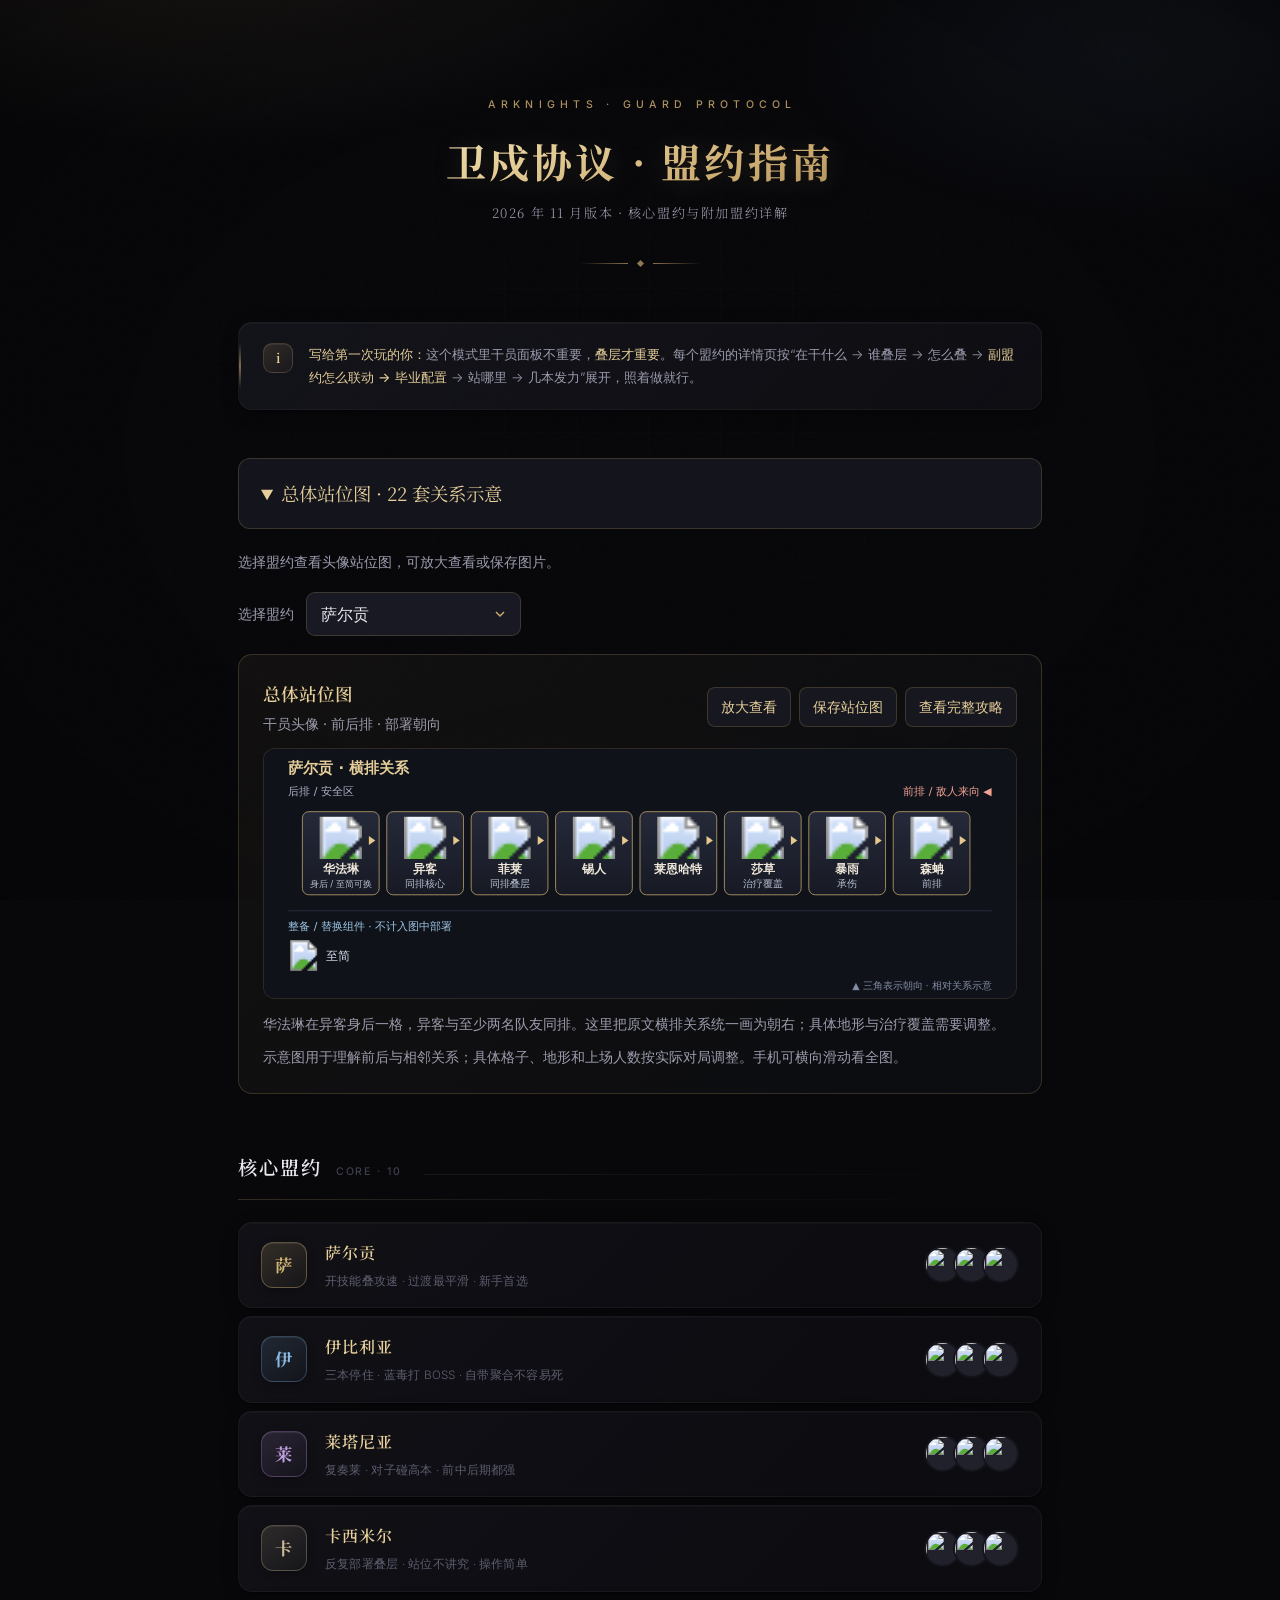
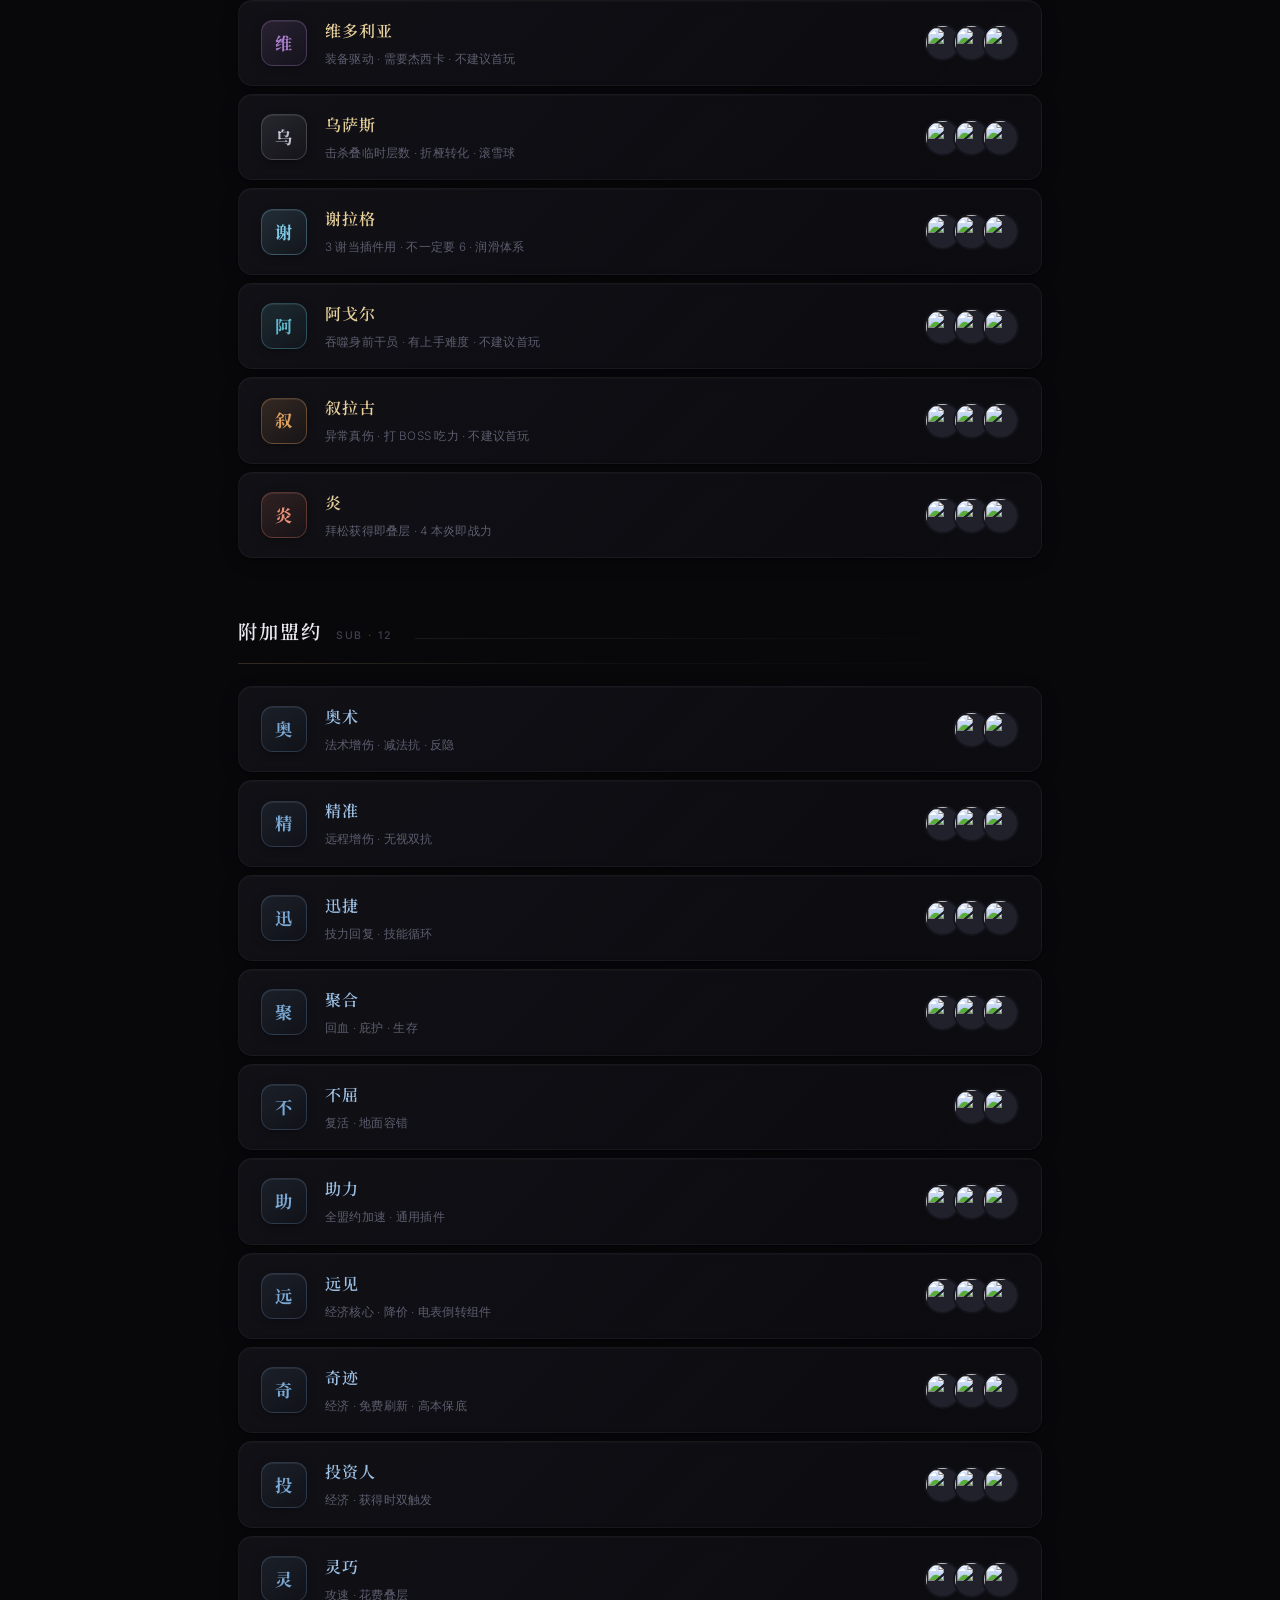
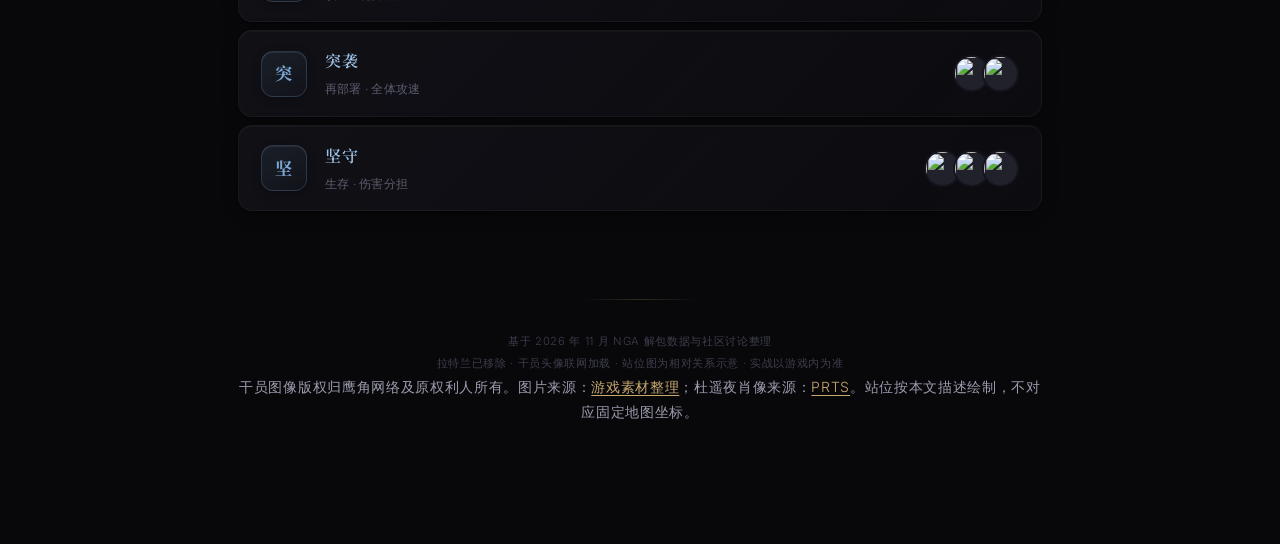
==== commit 7017f4cb: "perf: 移除全屏 mix-blend-mode 与卡片 backdrop-filter，滚动帧率约 3x 提升" ====
--- a/index.html
+++ b/index.html
@@ -76,10 +76,9 @@
     position: fixed;
     inset: 0;
     background-image: url("data:image/svg+xml,%3Csvg viewBox='0 0 200 200' xmlns='http://www.w3.org/2000/svg'%3E%3Cfilter id='n'%3E%3CfeTurbulence type='fractalNoise' baseFrequency='0.85' numOctaves='3' stitchTiles='stitch'/%3E%3C/filter%3E%3Crect width='100%25' height='100%25' filter='url(%23n)' opacity='0.55'/%3E%3C/svg%3E");
-    opacity: 0.025;
+    opacity: 0.012;
     pointer-events: none;
     z-index: 0;
-    mix-blend-mode: overlay;
   }
 
   .bg-grid {
@@ -178,9 +177,7 @@
     display: flex;
     gap: 16px;
     align-items: flex-start;
-    background: linear-gradient(135deg, rgba(22,22,30,0.7), rgba(18,18,24,0.5));
-    backdrop-filter: blur(24px) saturate(120%);
-    -webkit-backdrop-filter: blur(24px) saturate(120%);
+    background: linear-gradient(135deg, rgba(23,23,31,0.78), rgba(18,18,24,0.62));
     border: 1px solid var(--border-hair);
     border-radius: var(--radius);
     padding: 20px 24px;
@@ -273,9 +270,7 @@
     display: flex;
     align-items: center;
     gap: 18px;
-    background: linear-gradient(135deg, rgba(22,22,30,0.6), rgba(16,16,22,0.4));
-    backdrop-filter: blur(20px) saturate(115%);
-    -webkit-backdrop-filter: blur(20px) saturate(115%);
+    background: linear-gradient(135deg, rgba(23,23,31,0.58), rgba(17,17,23,0.44));
     border: 1px solid var(--border-hair);
     border-radius: var(--radius);
     padding: 16px 22px;
@@ -312,7 +307,7 @@
   }
 
   .entry-card:hover {
-    background: linear-gradient(135deg, rgba(30,30,42,0.8), rgba(22,22,30,0.6));
+    background: linear-gradient(135deg, rgba(31,31,43,0.9), rgba(23,23,31,0.78));
     border-color: transparent;
     transform: translateY(-2px);
     box-shadow: var(--shadow-lift), inset 0 1px 0 rgba(255,255,255,0.05);
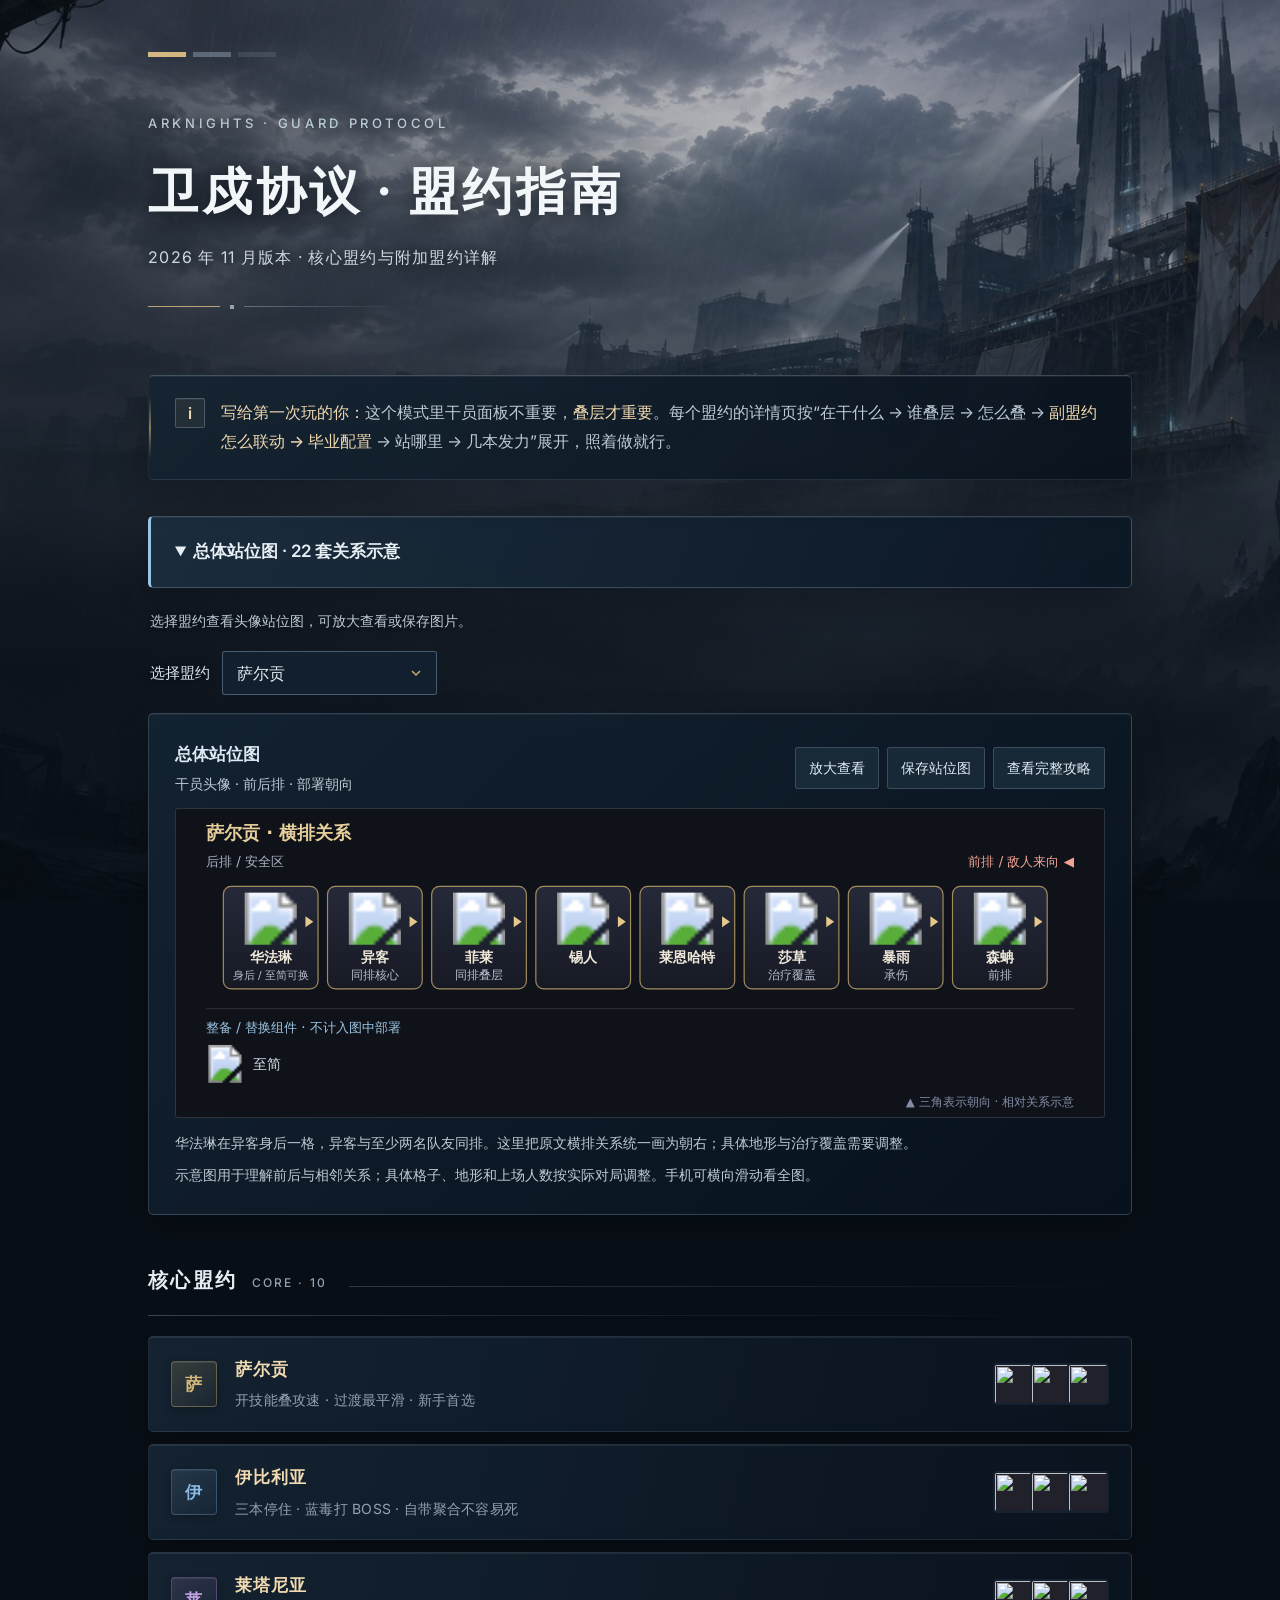
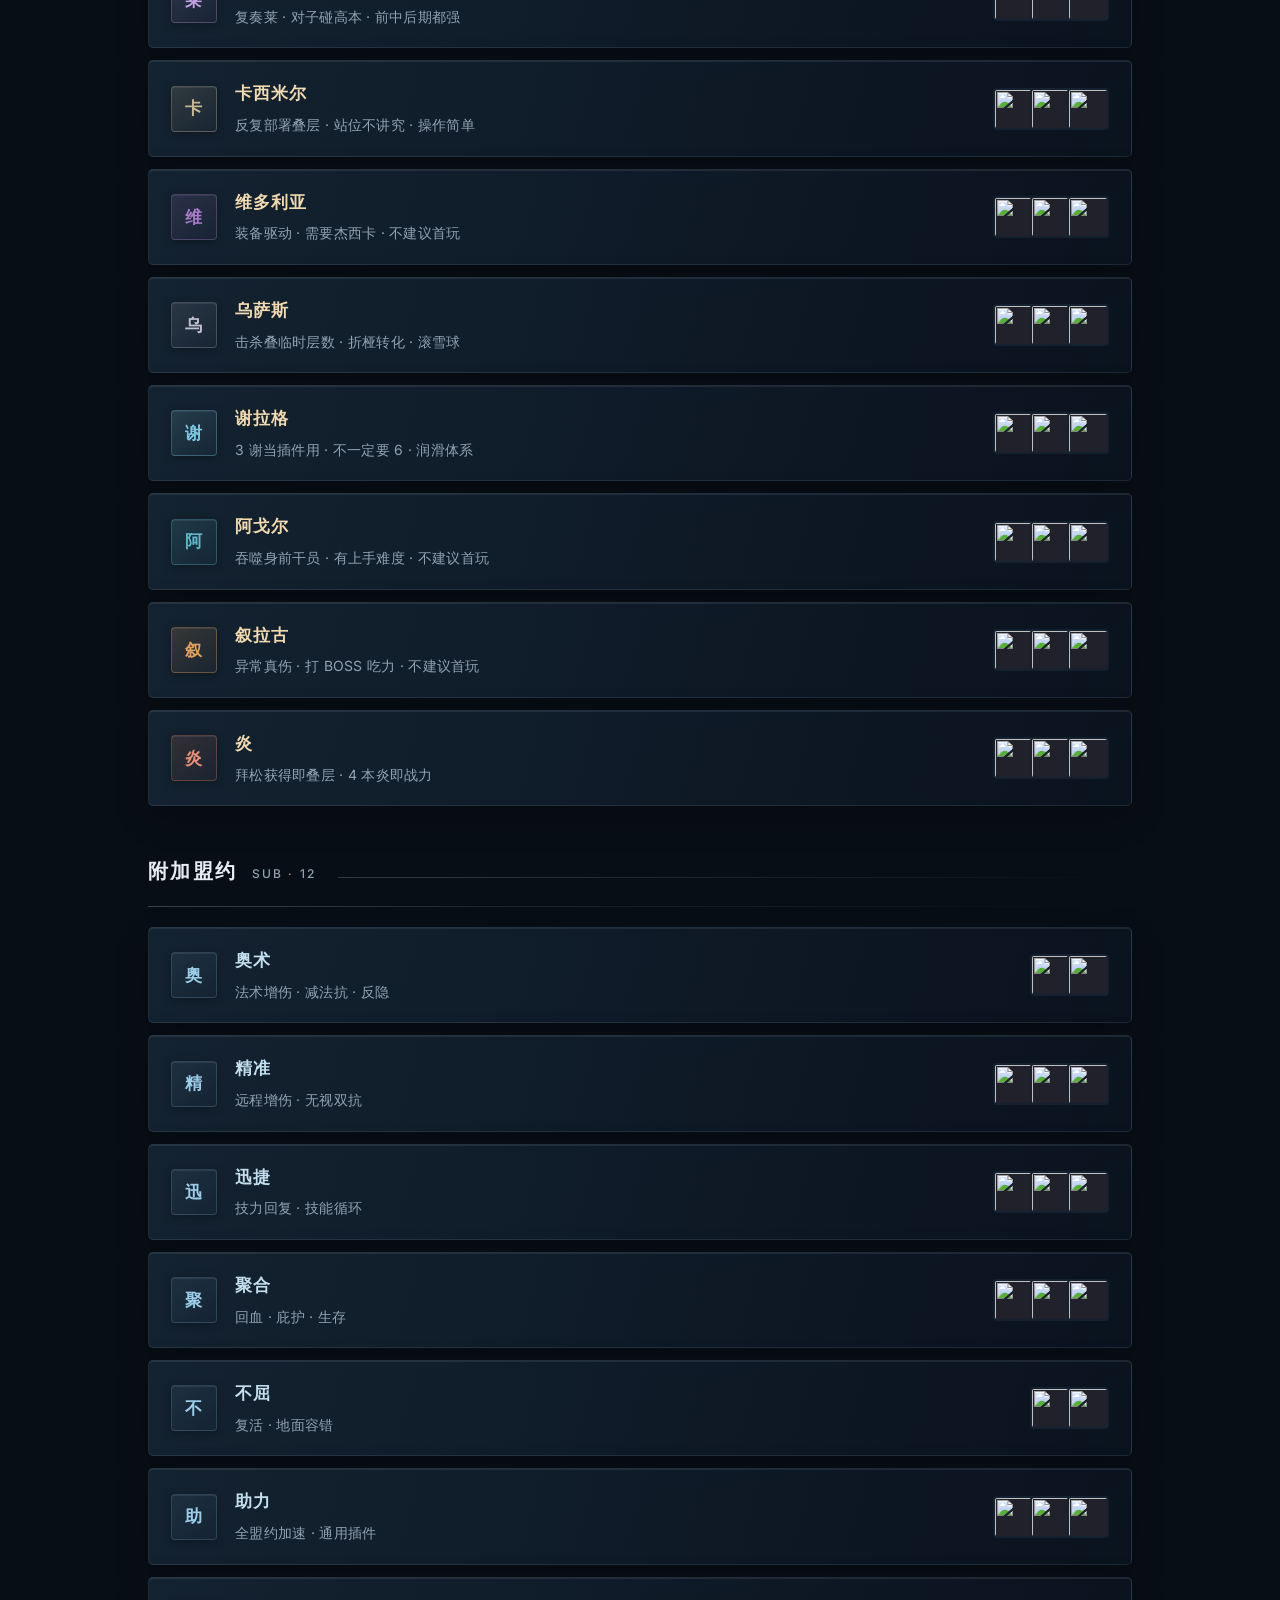
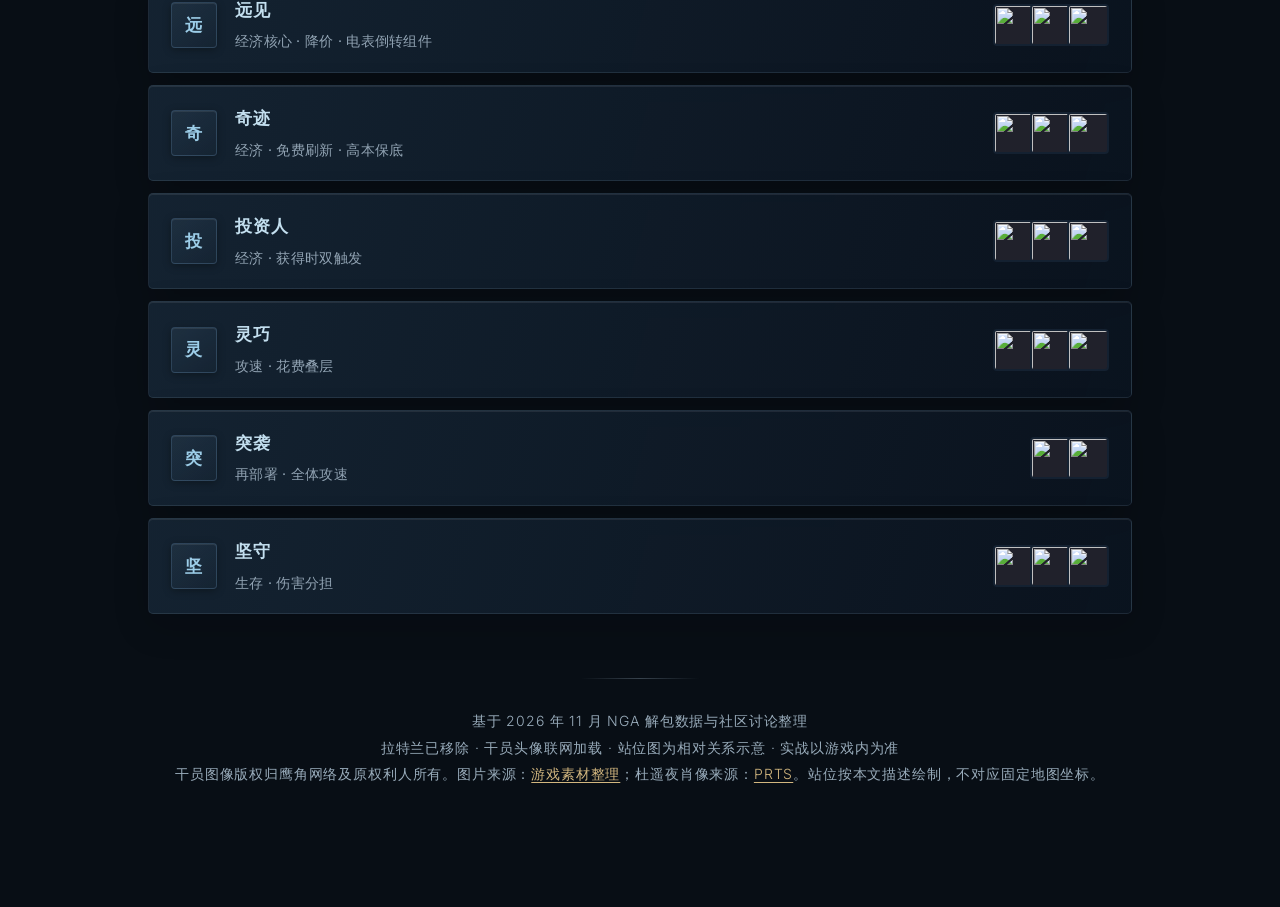
==== commit ee49d618: "更新工业城市背景与战术终端质感" ====
--- a/index.html
+++ b/index.html
@@ -844,6 +844,9 @@
 @media(prefers-reduced-motion:reduce){html{scroll-behavior:auto}*{animation:none!important;transition:none!important}}
 
 </style>
+<link rel="preload" href="tactical-city.jpg" as="image">
+<link rel="stylesheet" href="theme.css?v=20261120">
+<meta name="theme-color" content="#0b141e">
 </head>
 <body>
 <div class="bg-grid"></div>
--- a/theme.css
+++ b/theme.css
@@ -0,0 +1,356 @@
+/* Tactical city theme */
+:root {
+  color-scheme: dark;
+  --bg-void: #080e15;
+  --bg-deep: #0c141e;
+  --bg-mid: #111d28;
+  --bg-soft: #152230;
+  --surface: rgba(12, 22, 33, .82);
+  --surface-hover: rgba(24, 39, 54, .94);
+  --surface-solid: #101c28;
+  --border-hair: rgba(175, 204, 226, .12);
+  --border-subtle: rgba(175, 204, 226, .23);
+  --border-strong: rgba(186, 211, 231, .27);
+  --border-glow: rgba(159, 213, 242, .5);
+  --text: #e6edf2;
+  --text-mid: #becbd6;
+  --text-dim: #91a3b3;
+  --text-faint: #8496a5;
+  --gold: #d3b77f;
+  --gold-bright: #f1dab1;
+  --gold-deep: #a89065;
+  --gold-glow: rgba(211, 183, 127, .09);
+  --blue: #9ccde8;
+  --blue-soft: #c3dfef;
+  --green: #9bc9b7;
+  --radius: 5px;
+  --radius-sm: 3px;
+  --sans: 'Inter', 'Noto Sans SC', 'Microsoft YaHei', -apple-system, system-ui, sans-serif;
+  --serif: var(--sans);
+  --shadow-card: 0 12px 35px rgba(0, 4, 10, .2), inset 0 1px 0 rgba(225, 239, 255, .06);
+  --shadow-lift: 0 18px 48px rgba(0, 4, 10, .36), inset 0 1px 0 rgba(225, 239, 255, .1);
+}
+html {
+  background: #080e15;
+  scroll-padding-top: 24px;
+}
+body {
+  background: transparent;
+  font-weight: 400;
+}
+body::before {
+  background:
+    linear-gradient(180deg, rgba(4, 10, 17, .16) 0%, rgba(5, 12, 20, .4) 45%, rgba(6, 12, 19, .85) 100%),
+    linear-gradient(90deg, rgba(4, 9, 15, .46) 0%, rgba(5, 11, 18, .08) 60%, rgba(5, 10, 16, .15) 100%),
+    url('tactical-city.jpg') center top / cover no-repeat;
+  opacity: 1;
+}
+body::after {
+  opacity: .018;
+  mix-blend-mode: normal;
+}
+.bg-grid {
+  background-image:
+    linear-gradient(rgba(190, 222, 242, .035) 1px, transparent 1px),
+    linear-gradient(90deg, rgba(190, 222, 242, .035) 1px, transparent 1px);
+  background-size: 84px 84px;
+  mask-image: linear-gradient(180deg, transparent 18%, #000 58%, transparent 100%);
+  -webkit-mask-image: linear-gradient(180deg, transparent 18%, #000 58%, transparent 100%);
+  opacity: .42;
+}
+.container {
+  max-width: 1064px;
+  padding: 0 40px;
+}
+.hero {
+  padding: 112px 0 66px;
+  text-align: left;
+}
+.hero::before {
+  content: '';
+  position: absolute;
+  top: 52px;
+  left: 0;
+  width: 38px;
+  height: 5px;
+  background: var(--gold);
+  box-shadow: 45px 0 0 rgba(195, 220, 240, .32), 90px 0 0 rgba(195, 220, 240, .12);
+}
+.hero-eyebrow {
+  font-size: .8125rem;
+  color: #cce0ec;
+  font-weight: 500;
+  letter-spacing: .28em;
+  padding: 0;
+  margin-bottom: 22px;
+  text-shadow: 0 2px 15px #07111d;
+}
+.hero h1 {
+  font-size: clamp(2rem, 4.15vw, 3.15rem);
+  font-weight: 700;
+  line-height: 1.35;
+  letter-spacing: .075em;
+  color: #f2f6f9;
+  background: none;
+  -webkit-text-fill-color: currentColor;
+  filter: none;
+  text-shadow: 0 3px 24px rgba(3, 8, 14, .75);
+  margin-bottom: 18px;
+}
+.hero-sub {
+  color: #ccd9e2;
+  font-size: 1rem;
+  font-weight: 400;
+  letter-spacing: .08em;
+  text-shadow: 0 2px 14px rgba(0, 0, 0, .75);
+}
+.hero-divider {
+  justify-content: flex-start;
+  margin-top: 34px;
+  opacity: .85;
+}
+.hero-divider::before {
+  width: 72px;
+  background: var(--gold);
+}
+.hero-divider::after {
+  width: 160px;
+  background: linear-gradient(90deg, rgba(190, 214, 232, .45), transparent);
+}
+.hero-divider .diamond {
+  width: 4px;
+  height: 4px;
+  transform: none;
+  background: #dbeaf5;
+}
+.notice,
+.info-block,
+.synergy-block,
+.simple-explain,
+.warn-box,
+.formation-panel {
+  border-radius: var(--radius);
+  background: linear-gradient(135deg, rgba(21, 36, 50, .91), rgba(9, 18, 29, .89));
+  border: 1px solid var(--border-hair);
+  box-shadow: var(--shadow-card);
+}
+.notice {
+  padding: 22px 26px;
+  margin-bottom: 36px;
+  border-top-color: rgba(211, 230, 242, .25);
+  backdrop-filter: blur(8px);
+  -webkit-backdrop-filter: blur(8px);
+}
+.notice-body {
+  font-size: 1rem;
+  font-weight: 400;
+  line-height: 1.85;
+}
+.notice-icon {
+  border-radius: 2px;
+  background: rgba(211, 183, 127, .08);
+  font-family: var(--sans);
+  font-size: 1rem;
+}
+.section-head {
+  margin-top: 48px;
+  margin-bottom: 20px;
+  padding-bottom: 18px;
+}
+.section-head h2 {
+  font-size: 1.25rem;
+  letter-spacing: .12em;
+}
+.section-head .count {
+  font-size: .75rem;
+  color: var(--text-dim);
+}
+.entry-list { gap: 12px; }
+.entry-card {
+  padding: 18px 22px;
+  border-radius: var(--radius);
+  border-color: var(--border-hair);
+  background: linear-gradient(105deg, rgba(22, 37, 52, .9), rgba(10, 20, 32, .86));
+  transition: transform .22s ease, border-color .22s ease, background .22s ease, box-shadow .22s ease;
+}
+.entry-card:hover {
+  background: linear-gradient(105deg, rgba(31, 51, 69, .96), rgba(15, 29, 44, .94));
+  border-color: rgba(177, 218, 243, .4);
+  transform: translateX(4px);
+}
+.entry-card::after { border-radius: var(--radius); }
+.entry-emblem,
+.detail-emblem {
+  border-radius: 4px;
+  font-family: var(--sans);
+}
+.entry-name { font-size: 1.0625rem; }
+.entry-desc { font-size: .875rem; font-weight: 400; }
+.entry-portraits img {
+  width: 42px;
+  height: 42px;
+  border-radius: 4px;
+  border-color: #142131;
+  margin-left: -5px;
+}
+.detail-topbar { padding-top: 30px; }
+.back-btn {
+  min-height: 44px;
+  font-size: .9375rem;
+  border-color: var(--border-subtle);
+  border-radius: var(--radius-sm);
+  background: rgba(13, 25, 38, .94);
+  backdrop-filter: none;
+  -webkit-backdrop-filter: none;
+}
+.detail-header {
+  padding-top: 38px;
+  padding-bottom: 30px;
+}
+.detail-header h2 {
+  font-size: 2rem;
+  letter-spacing: .1em;
+  text-shadow: 0 2px 20px #030a11;
+}
+.detail-header .subtitle { font-size: .9375rem; color: #bdcbd7; }
+.detail-emblem::after { border-radius: 5px; }
+.simple-explain {
+  font-size: 1rem;
+  font-weight: 400;
+  border-left: 2px solid var(--gold);
+}
+.simple-explain::before { display: none; }
+.info-label { font-size: .875rem; letter-spacing: .12em; }
+.info-label::before { border-radius: 1px; box-shadow: none !important; }
+.info-content,
+.step-list li { font-size: 1rem; font-weight: 400; line-height: 1.9; }
+.info-block { margin-bottom: 22px; }
+.key-card {
+  border-radius: 4px;
+  background: rgba(154, 186, 212, .045);
+  padding: 12px;
+}
+.key-card.must { background: rgba(211, 183, 127, .055); }
+.op-avatar,
+.portrait-button { border-radius: 3px; }
+.op-avatar { border-color: rgba(213, 231, 246, .24); }
+.synergy-block { border-color: rgba(211, 183, 127, .25); }
+.synergy-head h3 { font-size: 1.0625rem; }
+.row-label { font-size: .875rem; color: #9fb3c3; }
+.row-body { font-size: 1rem; font-weight: 400; }
+.sub-tag {
+  border-radius: 3px;
+  background: rgba(147, 199, 230, .08);
+  color: #c3dfef;
+  font-size: .875rem;
+}
+.final-config {
+  border-radius: 3px;
+  font-size: 1rem;
+  font-weight: 400;
+  background: rgba(211, 183, 127, .045);
+}
+.formation-overview {
+  margin-top: 0;
+  margin-bottom: 42px;
+}
+.formation-overview summary {
+  padding: 20px 24px;
+  border-radius: var(--radius);
+  background: linear-gradient(110deg, rgba(27, 45, 62, .96), rgba(12, 24, 37, .94));
+  color: #e7eff5;
+  border: 1px solid rgba(166, 202, 226, .25);
+  border-left: 3px solid #96c6e2;
+  box-shadow: var(--shadow-card);
+  font-size: 1.0625rem;
+  font-weight: 600;
+}
+.formation-overview[open] summary { margin-bottom: 20px; }
+.formation-overview > .overview-caption,
+.formation-selector {
+  padding-left: 2px;
+  text-shadow: 0 1px 10px #030b14;
+}
+.formation-panel {
+  padding: 26px;
+  border-color: rgba(173, 207, 230, .22);
+  background: linear-gradient(135deg, rgba(20, 35, 50, .95), rgba(8, 18, 30, .94));
+}
+.formation-title { color: #dceaf4; font-size: 1.0625rem; }
+.formation-button,
+.modal-close {
+  border-radius: 3px;
+  min-height: 42px;
+  border-color: var(--border-subtle);
+  background: rgba(28, 46, 63, .76);
+  color: #e1ebf3;
+}
+.formation-button:hover,
+.modal-close:hover {
+  background: rgba(63, 95, 118, .34);
+  border-color: rgba(164, 215, 244, .6);
+}
+.formation-scroll { border-radius: 3px; border-color: rgba(173, 207, 230, .18); }
+.formation-select {
+  border-radius: 3px;
+  background-color: rgba(18, 33, 48, .97);
+  border-color: rgba(173, 207, 230, .35);
+}
+.formation-selector label { font-size: .9375rem; color: #d7e4ed; }
+.image-modal {
+  border-radius: 5px;
+  background: #0d1925;
+  border-color: rgba(177, 218, 243, .4);
+}
+.image-modal::backdrop {
+  background: rgba(2, 8, 15, .82);
+  backdrop-filter: blur(5px);
+}
+.modal-portrait { border-radius: 4px; }
+.warn-box { font-size: 1rem; border-color: rgba(224, 130, 112, .28); }
+footer {
+  margin-top: 64px;
+  padding: 30px 16px 0;
+  font-size: .875rem;
+  color: #99acbb;
+}
+.asset-credit { color: #99acbb; }
+@media (max-width: 760px) {
+  .container { padding: 0 24px; }
+  .hero { padding-top: 94px; padding-bottom: 48px; }
+  .hero::before { top: 40px; }
+  .hero h1 { font-size: 2.25rem; }
+  .hero-sub { font-size: .9375rem; letter-spacing: .04em; }
+  .notice { padding: 20px; }
+  .entry-portraits img { width: 34px; height: 34px; }
+}
+@media (max-width: 480px) {
+  body::before {
+    background:
+      linear-gradient(180deg, rgba(4, 10, 17, .2), rgba(6, 12, 19, .8)),
+      url('tactical-city.jpg') 66% top / cover no-repeat;
+  }
+  .container { padding: 0 18px; }
+  .hero { padding-top: 92px; padding-bottom: 42px; }
+  .hero h1 { max-width: 330px; font-size: 2rem; letter-spacing: .07em; }
+  .hero-eyebrow { font-size: .75rem; letter-spacing: .19em; margin-bottom: 16px; }
+  .hero-sub { font-size: .875rem; line-height: 1.9; }
+  .hero-divider { margin-top: 26px; }
+  .hero-divider::after { width: 112px; }
+  .notice { gap: 12px; padding: 18px 16px; }
+  .notice-icon { width: 25px; height: 28px; }
+  .notice-body { font-size: .9375rem; }
+  .formation-panel { padding: 18px 16px; }
+  .formation-overview summary { padding: 18px 16px; font-size: 1rem; }
+  .entry-card { padding: 16px 14px; gap: 12px; }
+  .entry-desc { font-size: .875rem; }
+  .entry-portraits img { width: 30px; height: 30px; }
+  .entry-portraits img:nth-child(n+2) { display: none; }
+  .detail-header h2 { font-size: 1.65rem; }
+  .info-block { padding: 22px 18px; }
+  .simple-explain { padding: 22px; }
+}
+@media (prefers-reduced-motion: reduce) {
+  .entry-card:hover { transform: none; }
+}
+
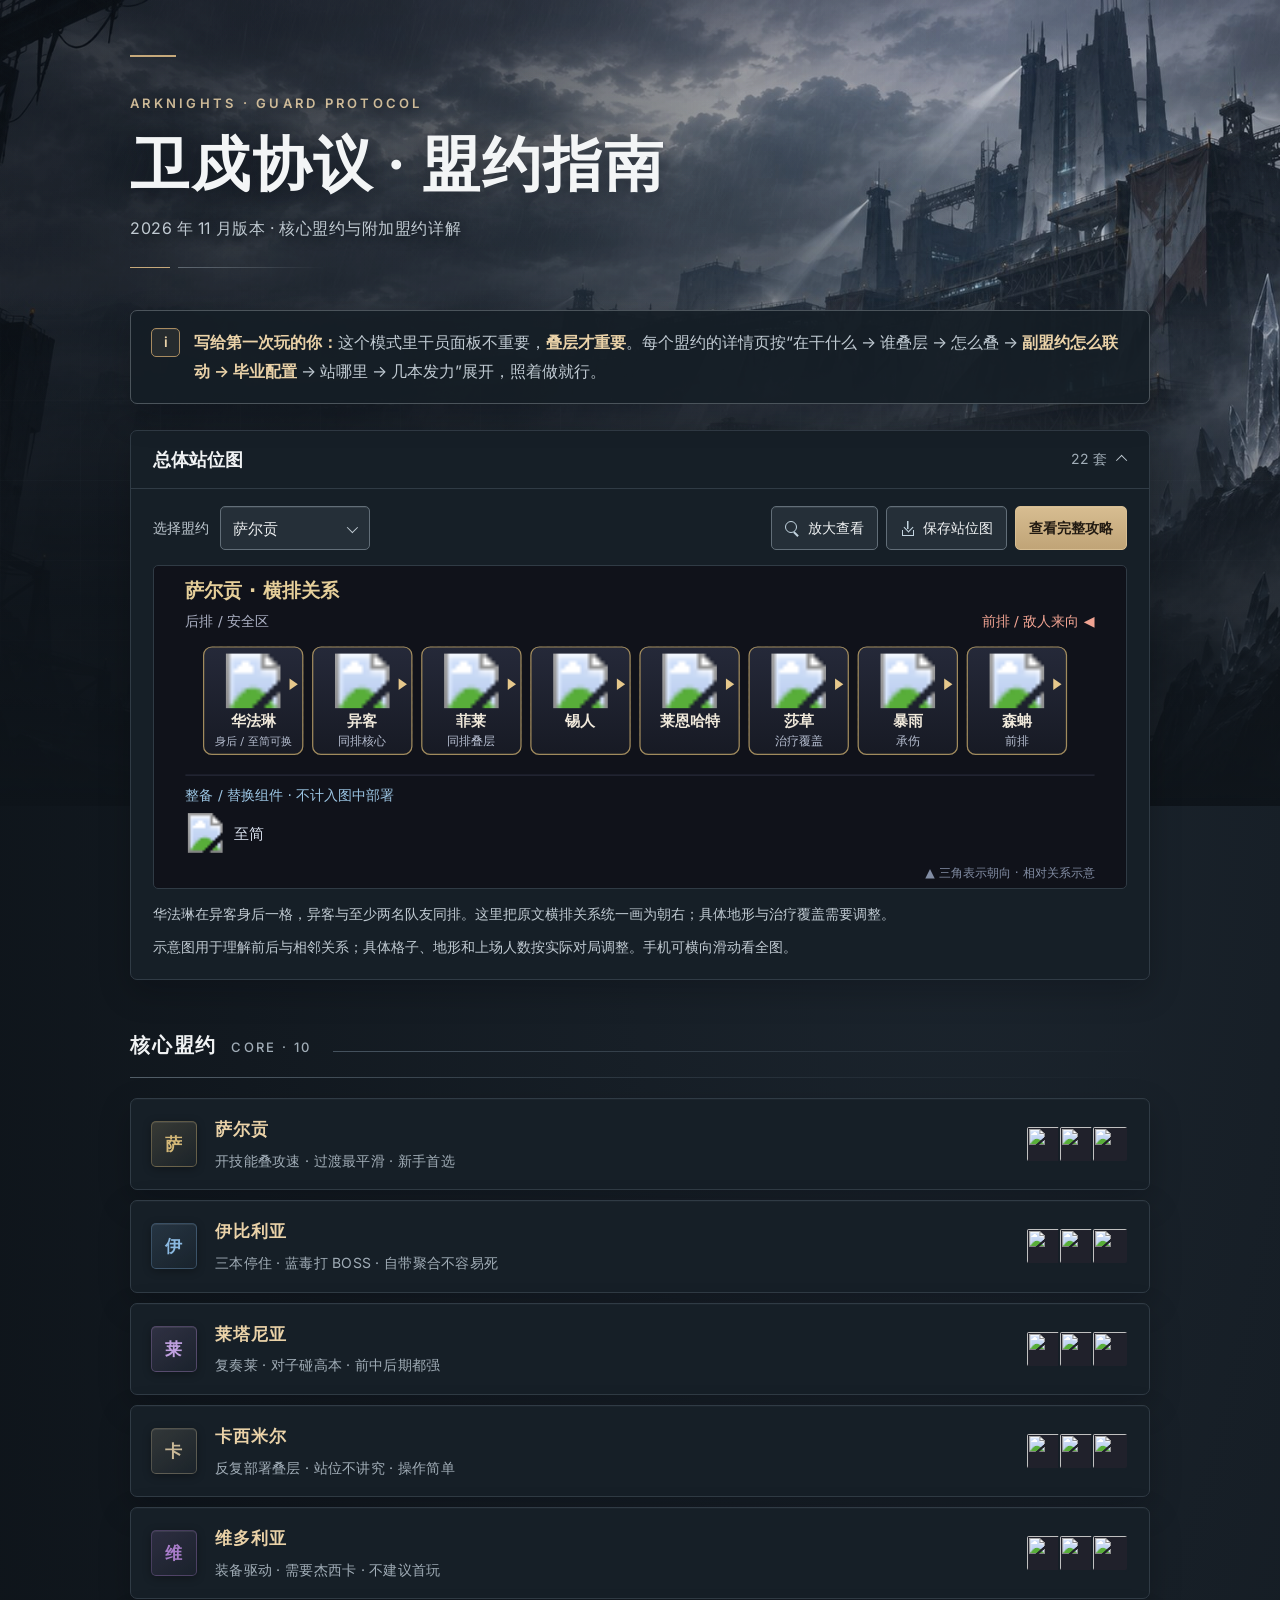
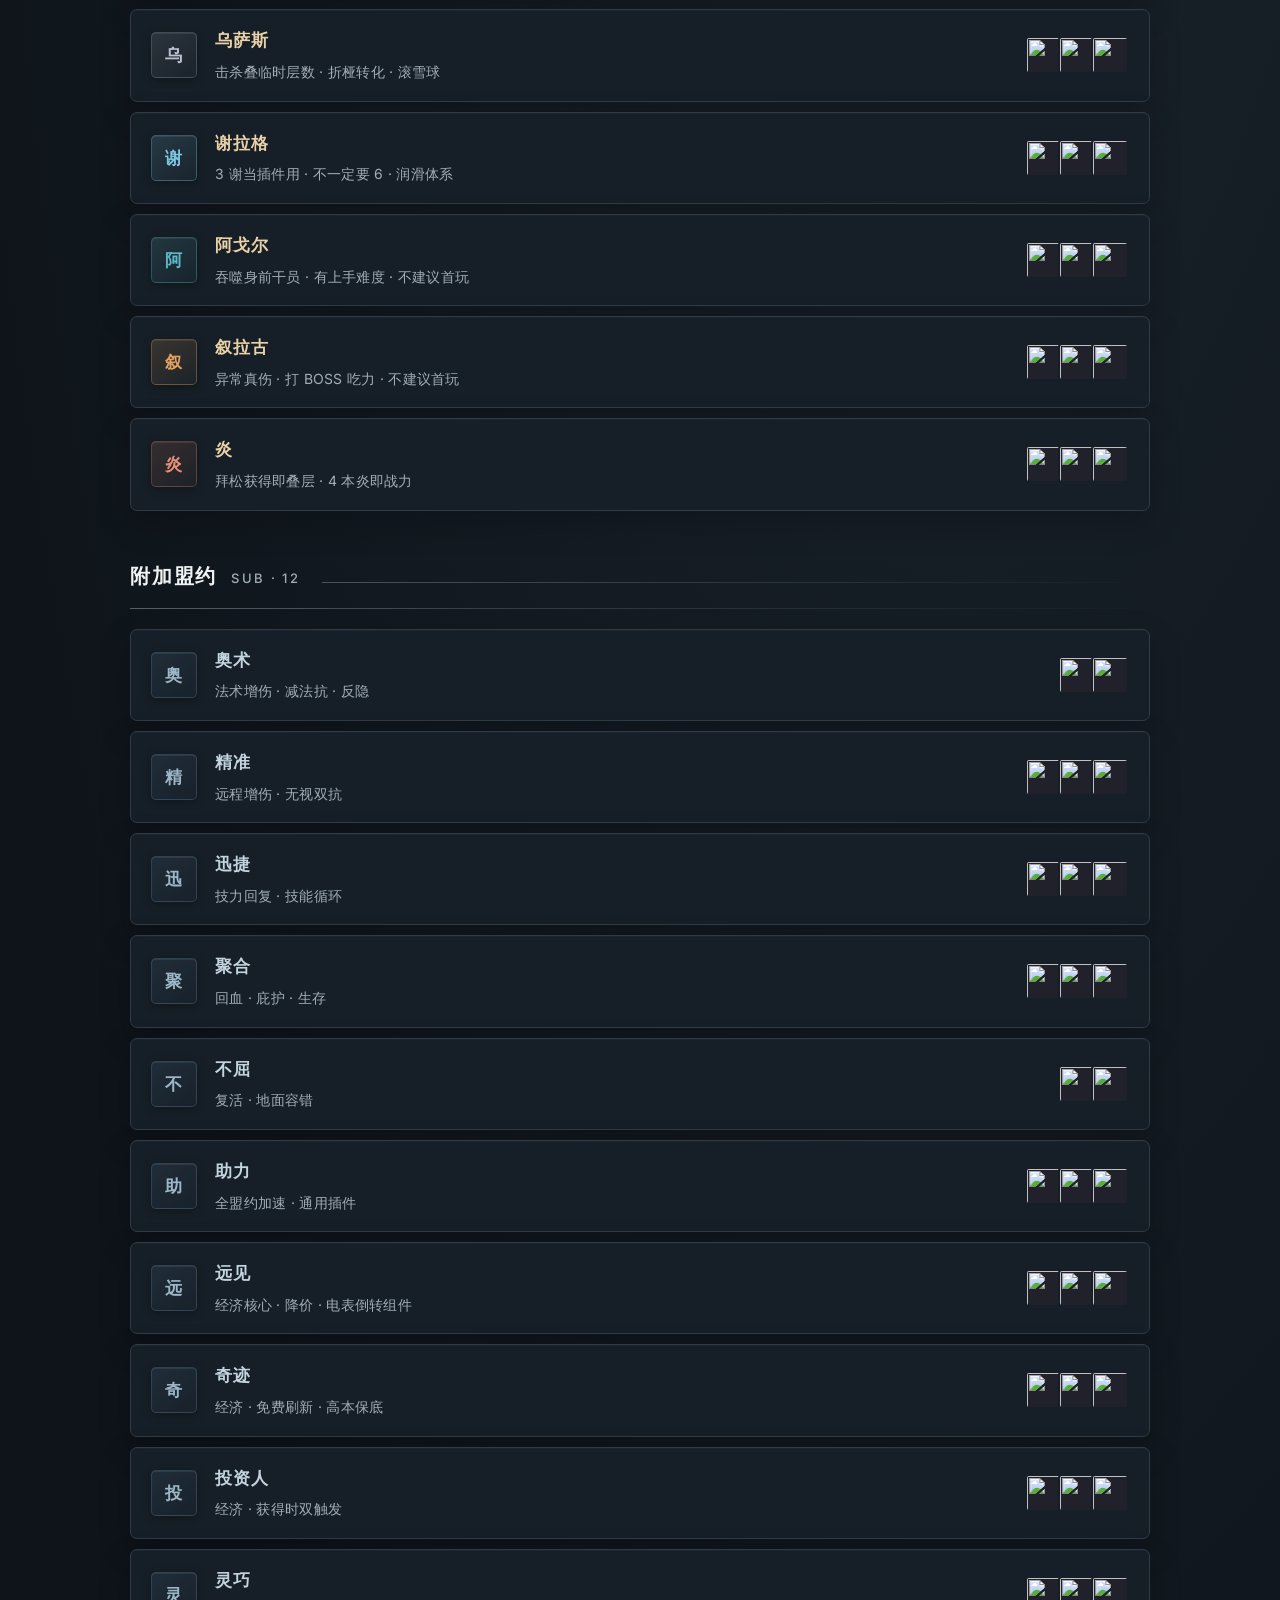
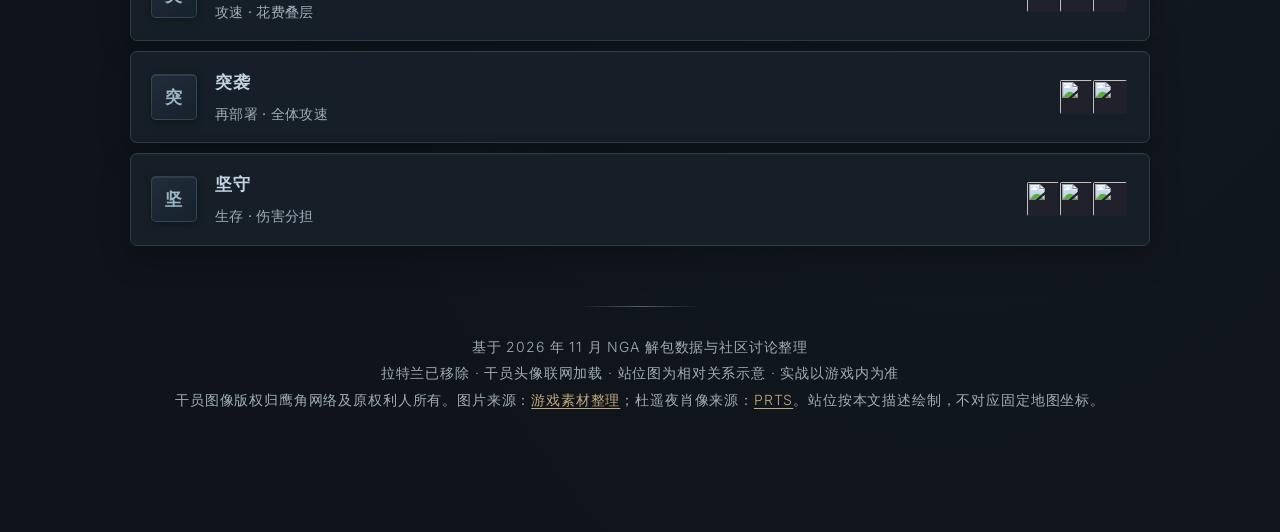
==== commit 0a9c0477: "细化城市背景和哑光黄铜按钮配色" ====
--- a/index.html
+++ b/index.html
@@ -845,8 +845,8 @@
 
 </style>
 <link rel="preload" href="tactical-city.jpg" as="image">
-<link rel="stylesheet" href="theme.css?v=20261120">
-<meta name="theme-color" content="#0b141e">
+<link rel="stylesheet" href="theme.css?v=20261120-2">
+<meta name="theme-color" content="#0e141a">
 </head>
 <body>
 <div class="bg-grid"></div>
@@ -867,7 +867,19 @@
       </div>
     </div>
 
-    <details class="formation-overview" open><summary>总体站位图 · 22 套关系示意</summary><p class="overview-caption">选择盟约查看头像站位图，可放大查看或保存图片。</p><div class="formation-selector"><label for="formationSelect">选择盟约</label><select class="formation-select" id="formationSelect" onchange="updateOverview(this.value)"></select></div><div id="formationOverview"></div></details>
+    <details class="formation-overview" open>
+      <summary><span>总体站位图</span><span class="overview-count">22 套</span></summary>
+      <div class="overview-content">
+        <div class="overview-controls">
+          <div class="formation-selector">
+            <label for="formationSelect">选择盟约</label>
+            <select class="formation-select" id="formationSelect" onchange="updateOverview(this.value)"></select>
+          </div>
+          <div class="formation-actions" id="overviewActions"></div>
+        </div>
+        <div id="formationOverview"></div>
+      </div>
+    </details>
     <div class="section-head">
       <h2>核心盟约</h2>
       <span class="count">CORE · 10</span>
@@ -2510,18 +2522,43 @@
   return svg;
 }
 
+function renderFormationActions(id, overview = false) {
+  const guideButton = overview
+    ? `<button class="formation-button formation-button--primary" type="button" onclick="showDetail('${id}')">查看完整攻略</button>`
+    : '';
+  return `
+    <button class="formation-button" type="button" onclick="openFormation('${id}')">
+      <span class="control-icon control-icon--zoom" aria-hidden="true"></span>放大查看
+    </button>
+    <button class="formation-button" type="button" onclick="saveFormation('${id}')">
+      <span class="control-icon control-icon--save" aria-hidden="true"></span>保存站位图
+    </button>
+    ${guideButton}`;
+}
+
 function renderFormation(id, overview = false) {
-  const f=FORMATIONS[id];
-  if(!f)return '';
-  return `<section class="formation-panel" aria-label="总体站位图">
-    <div class="formation-toolbar"><div><div class="formation-title">总体站位图</div><p class="formation-kicker">干员头像 · 前后排 · 部署朝向</p></div><div class="formation-actions"><button class="formation-button" type="button" onclick="openFormation('${id}')">放大查看</button><button class="formation-button" type="button" onclick="saveFormation('${id}')">保存站位图</button>${overview?`<button class="formation-button" type="button" onclick="showDetail('${id}')">查看完整攻略</button>`:''}</div></div>
+  const formation = FORMATIONS[id];
+  if (!formation) return '';
+  const toolbar = overview ? '' : `
+    <div class="formation-toolbar">
+      <div>
+        <div class="formation-title">总体站位图</div>
+        <p class="formation-kicker">干员头像 · 前后排 · 部署朝向</p>
+      </div>
+      <div class="formation-actions">${renderFormationActions(id)}</div>
+    </div>`;
+  return `<section class="formation-panel" aria-label="${overview ? '盟约站位示意' : '总体站位图'}">
+    ${toolbar}
     <div class="formation-scroll">${formationSVG(id)}</div>
-    <p class="formation-note">${escapeXML(f.note)}</p><p class="formation-disclaimer">示意图用于理解前后与相邻关系；具体格子、地形和上场人数按实际对局调整。手机可横向滑动看全图。</p>
+    <p class="formation-note">${escapeXML(formation.note)}</p>
+    <p class="formation-disclaimer">示意图用于理解前后与相邻关系；具体格子、地形和上场人数按实际对局调整。手机可横向滑动看全图。</p>
   </section>`;
 }
 
 function updateOverview(id) {
-  document.getElementById('formationOverview').innerHTML=renderFormation(id,true);
+  if (!FORMATIONS[id]) return;
+  document.getElementById('formationOverview').innerHTML = renderFormation(id, true);
+  document.getElementById('overviewActions').innerHTML = renderFormationActions(id, true);
 }
 
 function openFormation(id) {
--- a/theme.css
+++ b/theme.css
@@ -1,356 +1,520 @@
-/* Tactical city theme */
+/* Website palette and controls for the industrial city artwork. */
 :root {
   color-scheme: dark;
-  --bg-void: #080e15;
-  --bg-deep: #0c141e;
-  --bg-mid: #111d28;
-  --bg-soft: #152230;
-  --surface: rgba(12, 22, 33, .82);
-  --surface-hover: rgba(24, 39, 54, .94);
-  --surface-solid: #101c28;
-  --border-hair: rgba(175, 204, 226, .12);
-  --border-subtle: rgba(175, 204, 226, .23);
-  --border-strong: rgba(186, 211, 231, .27);
-  --border-glow: rgba(159, 213, 242, .5);
-  --text: #e6edf2;
-  --text-mid: #becbd6;
-  --text-dim: #91a3b3;
-  --text-faint: #8496a5;
-  --gold: #d3b77f;
-  --gold-bright: #f1dab1;
-  --gold-deep: #a89065;
-  --gold-glow: rgba(211, 183, 127, .09);
-  --blue: #9ccde8;
-  --blue-soft: #c3dfef;
-  --green: #9bc9b7;
-  --radius: 5px;
-  --radius-sm: 3px;
+  --bg-void: #0e141a;
+  --bg-deep: #10171e;
+  --bg-mid: #171f27;
+  --bg-soft: #202a33;
+  --surface-solid: #161f27;
+  --surface-hover: #202a33;
+  --border-hair: #303b45;
+  --border-subtle: #45525e;
+  --border-strong: #535f69;
+  --text: #f0f2f3;
+  --text-mid: #c0cad2;
+  --text-dim: #a1adb7;
+  --text-faint: #9ba7b0;
+  --gold: #c6a97b;
+  --gold-bright: #ead2a8;
+  --gold-deep: #a88b60;
+  --gold-glow: rgba(198, 169, 123, .1);
+  --blue: #9db6c6;
+  --blue-soft: #c3d4df;
+  --green: #aac8b9;
+  --focus: #ecd3a4;
+  --primary-start: #d7bd91;
+  --primary-end: #c0a477;
+  --primary-hover: #e5cea7;
+  --primary-active: #b69b70;
+  --primary-text: #211a12;
+  --control-surface: #252f38;
+  --control-hover: #303c46;
+  --control-active: #1d262e;
+  --control-edge: #626e78;
+  --radius: 7px;
+  --radius-sm: 5px;
   --sans: 'Inter', 'Noto Sans SC', 'Microsoft YaHei', -apple-system, system-ui, sans-serif;
   --serif: var(--sans);
-  --shadow-card: 0 12px 35px rgba(0, 4, 10, .2), inset 0 1px 0 rgba(225, 239, 255, .06);
-  --shadow-lift: 0 18px 48px rgba(0, 4, 10, .36), inset 0 1px 0 rgba(225, 239, 255, .1);
-}
+  --shadow-card: 0 12px 32px rgba(2, 6, 10, .22);
+  --shadow-lift: 0 14px 36px rgba(2, 6, 10, .27);
+  --city-height: clamp(650px, 63vw, 900px);
+  --city-position: 58% top;
+  --city-shade: linear-gradient(90deg, rgba(9, 14, 20, .76), rgba(10, 16, 22, .55) 40%, rgba(11, 17, 23, .08) 76%);
+}
+
 html {
-  background: #080e15;
+  background: var(--bg-void);
   scroll-padding-top: 24px;
 }
 body {
-  background: transparent;
+  background: radial-gradient(ellipse at 75% 46rem, #1b242d 0%, var(--bg-void) 66rem);
   font-weight: 400;
 }
 body::before {
+  position: absolute;
+  inset: 0 0 auto;
+  height: var(--city-height);
   background:
-    linear-gradient(180deg, rgba(4, 10, 17, .16) 0%, rgba(5, 12, 20, .4) 45%, rgba(6, 12, 19, .85) 100%),
-    linear-gradient(90deg, rgba(4, 9, 15, .46) 0%, rgba(5, 11, 18, .08) 60%, rgba(5, 10, 16, .15) 100%),
-    url('tactical-city.jpg') center top / cover no-repeat;
-  opacity: 1;
-}
-body::after {
-  opacity: .018;
-  mix-blend-mode: normal;
-}
+    linear-gradient(180deg, rgba(9, 14, 19, .12), rgba(13, 19, 25, .16) 36%, var(--bg-void) 100%),
+    var(--city-shade),
+    url('tactical-city.jpg') var(--city-position) / cover no-repeat;
+}
+body::after { display: none; }
 .bg-grid {
+  position: absolute;
+  inset: 0 0 auto;
+  height: var(--city-height);
   background-image:
-    linear-gradient(rgba(190, 222, 242, .035) 1px, transparent 1px),
-    linear-gradient(90deg, rgba(190, 222, 242, .035) 1px, transparent 1px);
-  background-size: 84px 84px;
-  mask-image: linear-gradient(180deg, transparent 18%, #000 58%, transparent 100%);
-  -webkit-mask-image: linear-gradient(180deg, transparent 18%, #000 58%, transparent 100%);
-  opacity: .42;
+    linear-gradient(rgba(189, 207, 220, .04) 1px, transparent 1px),
+    linear-gradient(90deg, rgba(189, 207, 220, .04) 1px, transparent 1px);
+  background-size: 80px 80px;
+  mask-image: linear-gradient(180deg, transparent 23%, #000 59%, transparent 93%);
+  -webkit-mask-image: linear-gradient(180deg, transparent 23%, #000 59%, transparent 93%);
+  opacity: .45;
 }
 .container {
-  max-width: 1064px;
-  padding: 0 40px;
-}
+  max-width: 1100px;
+  padding-inline: clamp(16px, 3.6vw, 40px);
+}
+
+/* Title over the city panorama. */
 .hero {
-  padding: 112px 0 66px;
+  padding: 92px 0 42px;
   text-align: left;
 }
 .hero::before {
   content: '';
   position: absolute;
-  top: 52px;
   left: 0;
-  width: 38px;
-  height: 5px;
+  top: 55px;
+  width: 46px;
+  height: 2px;
   background: var(--gold);
-  box-shadow: 45px 0 0 rgba(195, 220, 240, .32), 90px 0 0 rgba(195, 220, 240, .12);
 }
 .hero-eyebrow {
+  margin-bottom: 13px;
+  padding: 0;
+  color: var(--gold-bright);
   font-size: .8125rem;
-  color: #cce0ec;
-  font-weight: 500;
-  letter-spacing: .28em;
-  padding: 0;
-  margin-bottom: 22px;
-  text-shadow: 0 2px 15px #07111d;
+  font-weight: 600;
+  letter-spacing: .25em;
+  text-shadow: 0 2px 12px #0d141d;
 }
 .hero h1 {
-  font-size: clamp(2rem, 4.15vw, 3.15rem);
+  margin: 0 0 14px;
+  background: none;
+  color: #f3f5f6;
+  -webkit-text-fill-color: currentColor;
+  font-size: clamp(2.1rem, 4.75vw, 3.7rem);
   font-weight: 700;
-  line-height: 1.35;
-  letter-spacing: .075em;
-  color: #f2f6f9;
-  background: none;
-  -webkit-text-fill-color: currentColor;
+  line-height: 1.22;
+  letter-spacing: .035em;
   filter: none;
-  text-shadow: 0 3px 24px rgba(3, 8, 14, .75);
-  margin-bottom: 18px;
+  text-shadow: 0 3px 25px rgba(3, 8, 14, .54);
 }
 .hero-sub {
-  color: #ccd9e2;
+  color: var(--text-mid);
   font-size: 1rem;
   font-weight: 400;
-  letter-spacing: .08em;
-  text-shadow: 0 2px 14px rgba(0, 0, 0, .75);
+  letter-spacing: .035em;
+  text-shadow: 0 2px 12px #0a1016;
 }
 .hero-divider {
   justify-content: flex-start;
-  margin-top: 34px;
-  opacity: .85;
+  gap: 8px;
+  margin-top: 25px;
 }
 .hero-divider::before {
-  width: 72px;
+  width: 40px;
   background: var(--gold);
 }
 .hero-divider::after {
-  width: 160px;
-  background: linear-gradient(90deg, rgba(190, 214, 232, .45), transparent);
-}
-.hero-divider .diamond {
-  width: 4px;
-  height: 4px;
-  transform: none;
-  background: #dbeaf5;
-}
+  width: 146px;
+  background: linear-gradient(90deg, rgba(191, 204, 214, .39), transparent);
+}
+.hero-divider .diamond { display: none; }
+
+/* Guide surfaces. */
 .notice,
 .info-block,
 .synergy-block,
 .simple-explain,
 .warn-box,
-.formation-panel {
+.formation-panel,
+.formation-overview {
+  border: 1px solid var(--border-hair);
   border-radius: var(--radius);
-  background: linear-gradient(135deg, rgba(21, 36, 50, .91), rgba(9, 18, 29, .89));
-  border: 1px solid var(--border-hair);
+  background: var(--surface-solid);
   box-shadow: var(--shadow-card);
 }
 .notice {
-  padding: 22px 26px;
-  margin-bottom: 36px;
-  border-top-color: rgba(211, 230, 242, .25);
-  backdrop-filter: blur(8px);
-  -webkit-backdrop-filter: blur(8px);
-}
-.notice-body {
+  margin-bottom: 26px;
+  padding: 17px 20px;
+  gap: 14px;
+  border-color: #4b545b;
+  background: rgba(20, 29, 37, .9);
+}
+.notice::before { display: none; }
+.notice-icon {
+  width: 29px;
+  height: 29px;
+  border-radius: var(--radius-sm);
+  border-color: var(--gold-deep);
+  background: var(--gold-glow);
+  color: var(--gold-bright);
+  font-family: var(--sans);
+  font-size: .875rem;
+}
+.notice-body,
+.info-content,
+.step-list li,
+.row-body,
+.final-config {
+  color: var(--text-mid);
   font-size: 1rem;
   font-weight: 400;
-  line-height: 1.85;
-}
-.notice-icon {
-  border-radius: 2px;
-  background: rgba(211, 183, 127, .08);
-  font-family: var(--sans);
-  font-size: 1rem;
-}
+  line-height: 1.8;
+}
+.notice-body strong { font-weight: 600; }
 .section-head {
-  margin-top: 48px;
-  margin-bottom: 20px;
-  padding-bottom: 18px;
+  margin: 48px 0 20px;
+  padding-bottom: 15px;
 }
 .section-head h2 {
   font-size: 1.25rem;
-  letter-spacing: .12em;
-}
-.section-head .count {
-  font-size: .75rem;
-  color: var(--text-dim);
-}
-.entry-list { gap: 12px; }
+  letter-spacing: .09em;
+}
+.section-head .count { color: var(--text-dim); font-size: .8125rem; }
+.entry-list { gap: 10px; }
 .entry-card {
-  padding: 18px 22px;
+  padding: 16px 20px;
+  border-color: var(--border-hair);
   border-radius: var(--radius);
-  border-color: var(--border-hair);
-  background: linear-gradient(105deg, rgba(22, 37, 52, .9), rgba(10, 20, 32, .86));
-  transition: transform .22s ease, border-color .22s ease, background .22s ease, box-shadow .22s ease;
-}
+  background: var(--surface-solid);
+  transition: background-color .18s ease, border-color .18s ease;
+}
+.entry-card::before,
+.entry-card::after { display: none; }
 .entry-card:hover {
-  background: linear-gradient(105deg, rgba(31, 51, 69, .96), rgba(15, 29, 44, .94));
-  border-color: rgba(177, 218, 243, .4);
-  transform: translateX(4px);
-}
-.entry-card::after { border-radius: var(--radius); }
+  border-color: var(--border-strong);
+  background: var(--surface-hover);
+  box-shadow: var(--shadow-card);
+  transform: none;
+}
+.entry-card:hover .entry-emblem { transform: none; }
 .entry-emblem,
 .detail-emblem {
+  border-radius: var(--radius-sm);
+  font-family: var(--sans);
+}
+.entry-name { font-size: 1.0625rem; }
+.entry-desc {
+  color: var(--text-dim);
+  font-size: .875rem;
+  font-weight: 400;
+}
+.entry-portraits img {
+  width: 38px;
+  height: 38px;
+  margin-left: -5px;
+  border: 2px solid var(--surface-solid);
   border-radius: 4px;
-  font-family: var(--sans);
-}
-.entry-name { font-size: 1.0625rem; }
-.entry-desc { font-size: .875rem; font-weight: 400; }
-.entry-portraits img {
-  width: 42px;
-  height: 42px;
-  border-radius: 4px;
-  border-color: #142131;
-  margin-left: -5px;
-}
-.detail-topbar { padding-top: 30px; }
-.back-btn {
+}
+.detail-topbar { padding-top: 28px; }
+.detail-header { padding: 35px 0 28px; }
+.detail-header h2 {
+  font-size: 2rem;
+  letter-spacing: .075em;
+  text-shadow: 0 2px 20px #030a11;
+}
+.detail-header .subtitle { color: var(--text-mid); font-size: .9375rem; }
+.detail-emblem::after { border-radius: var(--radius); }
+.simple-explain {
+  border-left: 2px solid var(--gold);
+  font-size: 1rem;
+}
+.simple-explain::before { display: none; }
+.info-label { font-size: .875rem; letter-spacing: .09em; }
+.info-label::before { border-radius: 1px; }
+.info-label.gold::before,
+.info-label.blue::before,
+.info-label.green::before { box-shadow: none; }
+.key-card {
+  padding: 12px;
+  border-radius: var(--radius-sm);
+  background: rgba(187, 203, 215, .045);
+}
+.key-card.must { background: var(--gold-glow); }
+.op-avatar,
+.portrait-button,
+.modal-portrait { border-radius: var(--radius-sm); }
+.op-avatar { border-color: var(--border-subtle); }
+.row-label { color: var(--text-dim); font-size: .875rem; }
+.sub-tag { border-radius: var(--radius-sm); }
+.final-config {
+  border-radius: var(--radius-sm);
+  background: var(--gold-glow);
+}
+.warn-box { border-color: rgba(224, 130, 112, .28); font-size: 1rem; }
+
+/* Formation overview and the shared diagram toolbar. */
+.formation-overview { margin: 0 0 38px; }
+.formation-overview summary {
+  display: flex;
+  align-items: center;
+  gap: 12px;
+  min-height: 56px;
+  padding: 13px 22px;
+  border: 0;
+  border-radius: var(--radius) var(--radius) 0 0;
+  background: transparent;
+  color: var(--text);
+  font-size: 1.125rem;
+  font-weight: 650;
+  list-style: none;
+  transition: background-color .18s ease;
+}
+.formation-overview summary::-webkit-details-marker { display: none; }
+.formation-overview summary:hover { background: var(--surface-hover); }
+.formation-overview summary:focus-visible { outline-offset: -4px; }
+.formation-overview[open] summary {
+  margin: 0;
+  border-bottom: 1px solid var(--border-hair);
+}
+.overview-count {
+  margin-left: auto;
+  color: var(--text-dim);
+  font-size: .875rem;
+  font-weight: 400;
+}
+.formation-overview summary::after,
+.formation-selector::after {
+  content: '';
+  width: 7px;
+  height: 7px;
+  border: solid var(--text-mid);
+  border-width: 0 1.5px 1.5px 0;
+  transform: rotate(45deg) translateY(-2px);
+}
+.formation-overview[open] summary::after { transform: rotate(225deg) translateY(-2px); }
+.overview-content { padding: 17px 22px 20px; }
+.overview-controls {
+  display: flex;
+  align-items: center;
+  justify-content: space-between;
+  flex-wrap: wrap;
+  gap: 14px;
+  margin-bottom: 15px;
+}
+.formation-selector {
+  position: relative;
+  flex-wrap: nowrap;
+  gap: 11px;
+  margin: 0;
+}
+.formation-selector::after {
+  position: absolute;
+  top: 43%;
+  right: 15px;
+  pointer-events: none;
+}
+.formation-selector label {
+  color: var(--text-mid);
+  font-size: .875rem;
+  white-space: nowrap;
+}
+.formation-select {
+  min-width: 150px;
   min-height: 44px;
+  padding: 8px 34px 8px 12px;
   font-size: .9375rem;
-  border-color: var(--border-subtle);
+}
+.formation-select option,
+.formation-select optgroup { background: var(--bg-mid); }
+.formation-panel { padding: 23px; }
+.formation-overview .formation-panel {
+  margin: 0;
+  padding: 0;
+  border: 0;
+  background: transparent;
+  box-shadow: none;
+}
+.formation-title { color: var(--text); }
+.formation-toolbar { margin-bottom: 14px; }
+.formation-scroll {
   border-radius: var(--radius-sm);
-  background: rgba(13, 25, 38, .94);
+  border-color: var(--border-hair);
+  scrollbar-color: var(--control-edge) var(--bg-deep);
+}
+.formation-actions { align-items: stretch; gap: 8px; }
+
+/* Matte brass for the main action, steel for secondary controls. */
+.formation-button,
+.formation-select,
+.back-btn,
+.modal-close {
+  border: 1px solid var(--control-edge);
+  border-radius: var(--radius-sm);
+  background: var(--control-surface);
+  color: var(--text);
+  box-shadow: inset 0 1px 0 rgba(243, 246, 249, .08);
+  transition: background-color .16s ease, border-color .16s ease, box-shadow .16s ease;
+}
+.formation-button,
+.back-btn,
+.modal-close {
+  display: inline-flex;
+  align-items: center;
+  justify-content: center;
+  gap: 8px;
+  min-height: 44px;
+  padding: 8px 13px;
+  font-size: .875rem;
+  font-weight: 550;
+  line-height: 1.45;
+}
+.back-btn,
+.back-btn:hover {
+  transform: none;
   backdrop-filter: none;
   -webkit-backdrop-filter: none;
 }
-.detail-header {
-  padding-top: 38px;
-  padding-bottom: 30px;
-}
-.detail-header h2 {
-  font-size: 2rem;
-  letter-spacing: .1em;
-  text-shadow: 0 2px 20px #030a11;
-}
-.detail-header .subtitle { font-size: .9375rem; color: #bdcbd7; }
-.detail-emblem::after { border-radius: 5px; }
-.simple-explain {
-  font-size: 1rem;
-  font-weight: 400;
-  border-left: 2px solid var(--gold);
-}
-.simple-explain::before { display: none; }
-.info-label { font-size: .875rem; letter-spacing: .12em; }
-.info-label::before { border-radius: 1px; box-shadow: none !important; }
-.info-content,
-.step-list li { font-size: 1rem; font-weight: 400; line-height: 1.9; }
-.info-block { margin-bottom: 22px; }
-.key-card {
-  border-radius: 4px;
-  background: rgba(154, 186, 212, .045);
-  padding: 12px;
-}
-.key-card.must { background: rgba(211, 183, 127, .055); }
-.op-avatar,
-.portrait-button { border-radius: 3px; }
-.op-avatar { border-color: rgba(213, 231, 246, .24); }
-.synergy-block { border-color: rgba(211, 183, 127, .25); }
-.synergy-head h3 { font-size: 1.0625rem; }
-.row-label { font-size: .875rem; color: #9fb3c3; }
-.row-body { font-size: 1rem; font-weight: 400; }
-.sub-tag {
-  border-radius: 3px;
-  background: rgba(147, 199, 230, .08);
-  color: #c3dfef;
+.formation-button:hover,
+.formation-select:hover,
+.back-btn:hover,
+.modal-close:hover {
+  border-color: var(--text-dim);
+  background: var(--control-hover);
+  color: var(--text);
+}
+.formation-button:active,
+.back-btn:active,
+.modal-close:active {
+  background: var(--control-active);
+  box-shadow: inset 0 1px 3px rgba(0, 0, 0, .3);
+}
+.formation-button--primary {
+  border-color: var(--primary-start);
+  background: linear-gradient(180deg, var(--primary-start), var(--primary-end));
+  color: var(--primary-text);
+  font-weight: 700;
+}
+.formation-button--primary:hover {
+  border-color: var(--primary-hover);
+  background: var(--primary-hover);
+  color: var(--primary-text);
+}
+.formation-button--primary:active { background: var(--primary-active); }
+:where(button, select, summary, a, [role="button"]):focus-visible,
+.entry-card:focus-visible,
+.portrait-button:focus-visible,
+.formation-button:focus-visible,
+.formation-select:focus-visible,
+.modal-close:focus-visible {
+  outline: 2px solid var(--focus);
+  outline-offset: 3px;
+}
+.control-icon {
+  position: relative;
+  flex: 0 0 15px;
+  width: 15px;
+  height: 15px;
+  color: var(--blue-soft);
+}
+.control-icon::before,
+.control-icon::after {
+  content: '';
+  position: absolute;
+}
+.control-icon--zoom::before {
+  left: 0;
+  top: 0;
+  width: 10px;
+  height: 10px;
+  border: 1.5px solid currentColor;
+  border-radius: 50%;
+}
+.control-icon--zoom::after {
+  width: 6px;
+  height: 1.5px;
+  left: 9px;
+  top: 10px;
+  background: currentColor;
+  transform: rotate(45deg);
+  transform-origin: left center;
+}
+.control-icon--save {
+  background: linear-gradient(currentColor, currentColor) center 0 / 1.5px 8px no-repeat;
+}
+.control-icon--save::before {
+  width: 6px;
+  height: 6px;
+  top: 3px;
+  left: 4.5px;
+  border: solid currentColor;
+  border-width: 0 1.5px 1.5px 0;
+  transform: rotate(45deg);
+}
+.control-icon--save::after {
+  left: 1.5px;
+  right: 1.5px;
+  bottom: 0;
+  height: 5px;
+  border: solid currentColor;
+  border-width: 0 1.5px 1.5px;
+}
+.image-modal {
+  border-color: var(--border-strong);
+  border-radius: var(--radius);
+  background: var(--bg-deep);
+}
+.image-modal::backdrop {
+  background: rgba(4, 8, 12, .78);
+  backdrop-filter: blur(4px);
+}
+footer {
+  margin-top: 60px;
+  padding: 28px 12px 0;
+  color: var(--text-dim);
   font-size: .875rem;
 }
-.final-config {
-  border-radius: 3px;
-  font-size: 1rem;
-  font-weight: 400;
-  background: rgba(211, 183, 127, .045);
-}
-.formation-overview {
-  margin-top: 0;
-  margin-bottom: 42px;
-}
-.formation-overview summary {
-  padding: 20px 24px;
-  border-radius: var(--radius);
-  background: linear-gradient(110deg, rgba(27, 45, 62, .96), rgba(12, 24, 37, .94));
-  color: #e7eff5;
-  border: 1px solid rgba(166, 202, 226, .25);
-  border-left: 3px solid #96c6e2;
-  box-shadow: var(--shadow-card);
-  font-size: 1.0625rem;
-  font-weight: 600;
-}
-.formation-overview[open] summary { margin-bottom: 20px; }
-.formation-overview > .overview-caption,
-.formation-selector {
-  padding-left: 2px;
-  text-shadow: 0 1px 10px #030b14;
-}
-.formation-panel {
-  padding: 26px;
-  border-color: rgba(173, 207, 230, .22);
-  background: linear-gradient(135deg, rgba(20, 35, 50, .95), rgba(8, 18, 30, .94));
-}
-.formation-title { color: #dceaf4; font-size: 1.0625rem; }
-.formation-button,
-.modal-close {
-  border-radius: 3px;
-  min-height: 42px;
-  border-color: var(--border-subtle);
-  background: rgba(28, 46, 63, .76);
-  color: #e1ebf3;
-}
-.formation-button:hover,
-.modal-close:hover {
-  background: rgba(63, 95, 118, .34);
-  border-color: rgba(164, 215, 244, .6);
-}
-.formation-scroll { border-radius: 3px; border-color: rgba(173, 207, 230, .18); }
-.formation-select {
-  border-radius: 3px;
-  background-color: rgba(18, 33, 48, .97);
-  border-color: rgba(173, 207, 230, .35);
-}
-.formation-selector label { font-size: .9375rem; color: #d7e4ed; }
-.image-modal {
-  border-radius: 5px;
-  background: #0d1925;
-  border-color: rgba(177, 218, 243, .4);
-}
-.image-modal::backdrop {
-  background: rgba(2, 8, 15, .82);
-  backdrop-filter: blur(5px);
-}
-.modal-portrait { border-radius: 4px; }
-.warn-box { font-size: 1rem; border-color: rgba(224, 130, 112, .28); }
-footer {
-  margin-top: 64px;
-  padding: 30px 16px 0;
-  font-size: .875rem;
-  color: #99acbb;
-}
-.asset-credit { color: #99acbb; }
+.asset-credit { color: var(--text-dim); }
+
 @media (max-width: 760px) {
-  .container { padding: 0 24px; }
-  .hero { padding-top: 94px; padding-bottom: 48px; }
-  .hero::before { top: 40px; }
-  .hero h1 { font-size: 2.25rem; }
-  .hero-sub { font-size: .9375rem; letter-spacing: .04em; }
-  .notice { padding: 20px; }
-  .entry-portraits img { width: 34px; height: 34px; }
-}
-@media (max-width: 480px) {
-  body::before {
-    background:
-      linear-gradient(180deg, rgba(4, 10, 17, .2), rgba(6, 12, 19, .8)),
-      url('tactical-city.jpg') 66% top / cover no-repeat;
+  .hero { padding: 78px 0 33px; }
+  .hero::before { top: 44px; }
+  .overview-controls { align-items: flex-start; }
+  .formation-overview summary,
+  .overview-content { padding-inline: 17px; }
+  .entry-portraits img { width: 33px; height: 33px; }
+}
+@media (max-width: 540px) {
+  :root {
+    --city-height: 670px;
+    --city-position: 68% top;
+    --city-shade: linear-gradient(90deg, rgba(8, 13, 19, .66), rgba(9, 14, 20, .34) 81%);
   }
-  .container { padding: 0 18px; }
-  .hero { padding-top: 92px; padding-bottom: 42px; }
-  .hero h1 { max-width: 330px; font-size: 2rem; letter-spacing: .07em; }
-  .hero-eyebrow { font-size: .75rem; letter-spacing: .19em; margin-bottom: 16px; }
-  .hero-sub { font-size: .875rem; line-height: 1.9; }
-  .hero-divider { margin-top: 26px; }
-  .hero-divider::after { width: 112px; }
-  .notice { gap: 12px; padding: 18px 16px; }
-  .notice-icon { width: 25px; height: 28px; }
+  .hero { padding: 76px 0 31px; }
+  .hero h1 {
+    font-size: clamp(1.6rem, 7.6vw, 2.4rem);
+    letter-spacing: .025em;
+  }
+  .hero-eyebrow { font-size: .75rem; letter-spacing: .16em; }
+  .hero-sub { font-size: .875rem; line-height: 1.7; }
+  .hero-divider { margin-top: 21px; }
+  .notice { padding: 14px; gap: 10px; margin-bottom: 19px; }
+  .notice-icon { width: 25px; height: 25px; }
   .notice-body { font-size: .9375rem; }
-  .formation-panel { padding: 18px 16px; }
-  .formation-overview summary { padding: 18px 16px; font-size: 1rem; }
-  .entry-card { padding: 16px 14px; gap: 12px; }
-  .entry-desc { font-size: .875rem; }
-  .entry-portraits img { width: 30px; height: 30px; }
+  .formation-overview summary { min-height: 52px; font-size: 1rem; }
+  .overview-controls { display: grid; grid-template-columns: minmax(0, 1fr); gap: 10px; }
+  .formation-selector select { flex: 1; min-width: 0; }
+  .formation-actions { display: grid; grid-template-columns: repeat(2, minmax(0, 1fr)); width: 100%; }
+  .formation-button { padding: 8px 6px; font-size: .875rem; }
+  .formation-button--primary { grid-column: 1 / -1; }
+  .formation-panel { padding: 17px; }
+  .formation-kicker { font-size: .8125rem; }
+  .entry-card { padding: 14px 13px; gap: 12px; }
   .entry-portraits img:nth-child(n+2) { display: none; }
   .detail-header h2 { font-size: 1.65rem; }
-  .info-block { padding: 22px 18px; }
-  .simple-explain { padding: 22px; }
-}
-@media (prefers-reduced-motion: reduce) {
-  .entry-card:hover { transform: none; }
-}
-
+  .simple-explain, .info-block { padding: 20px 17px; }
+}
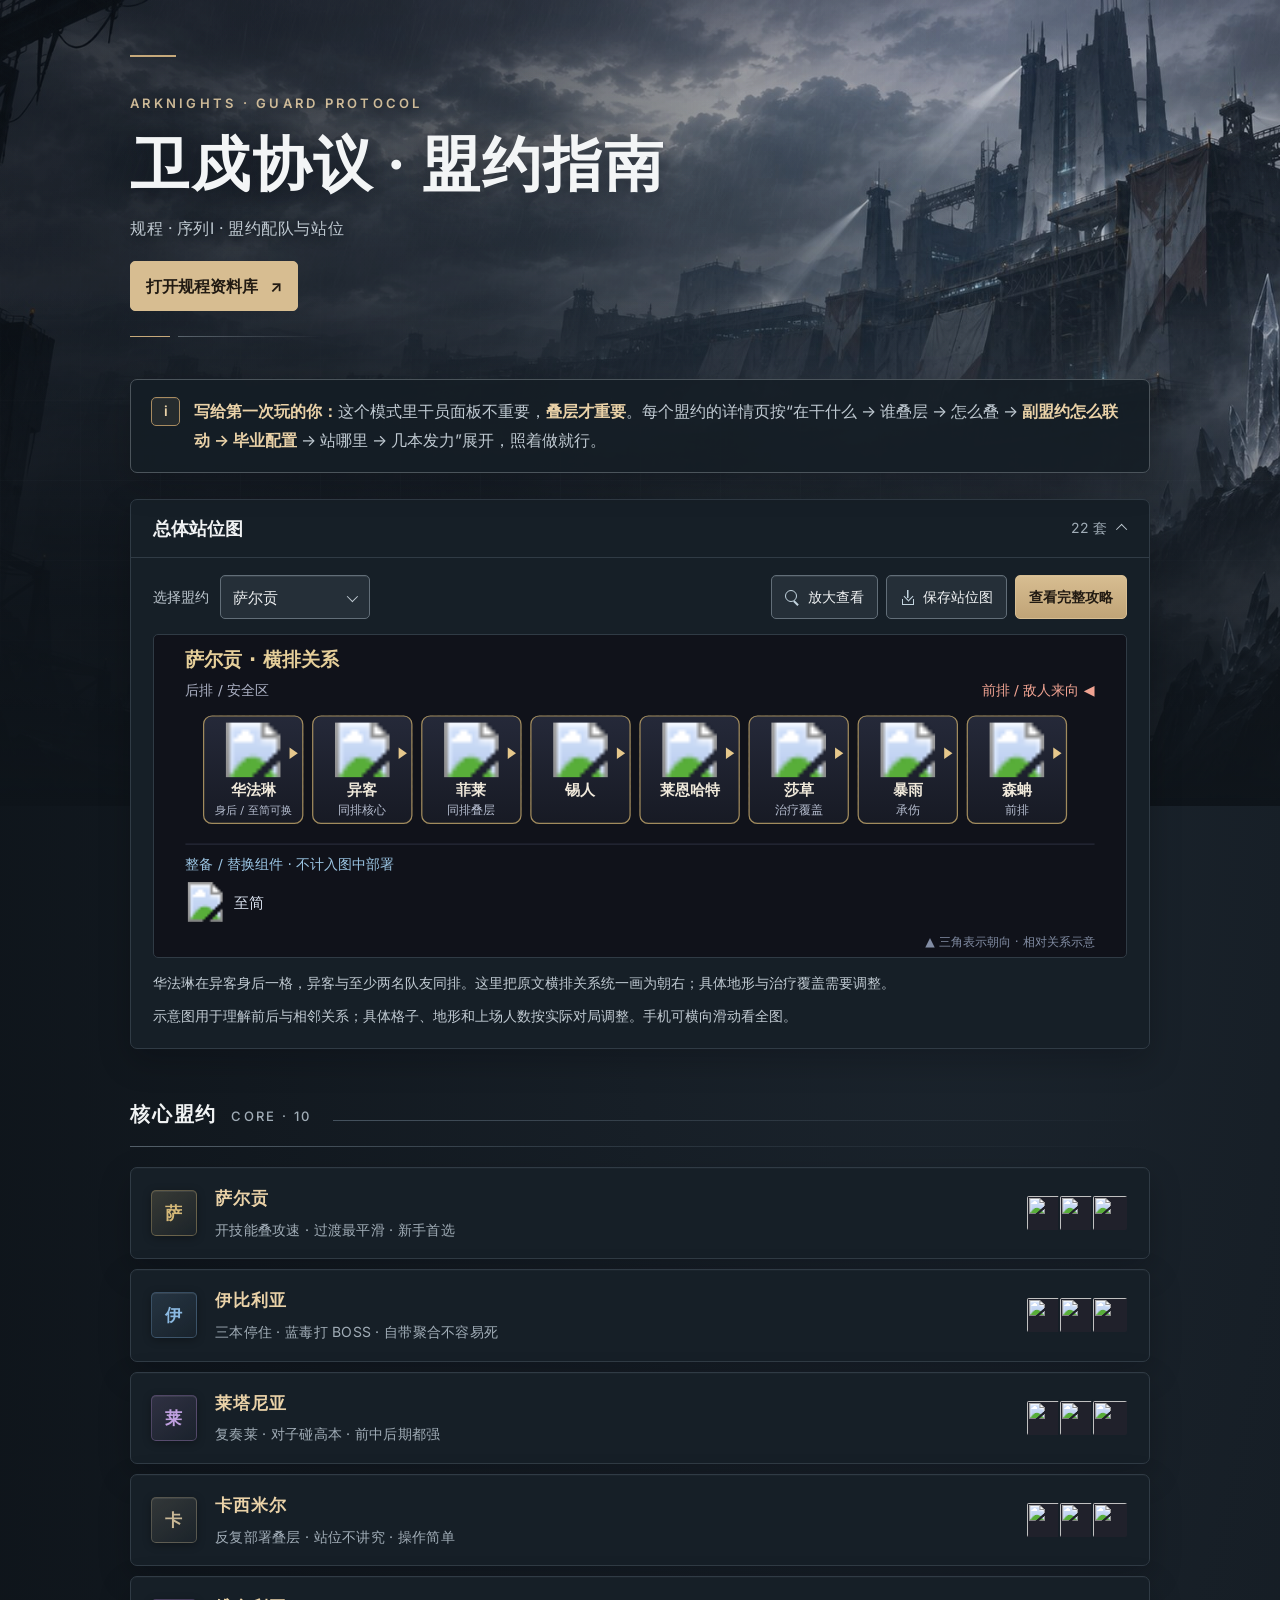
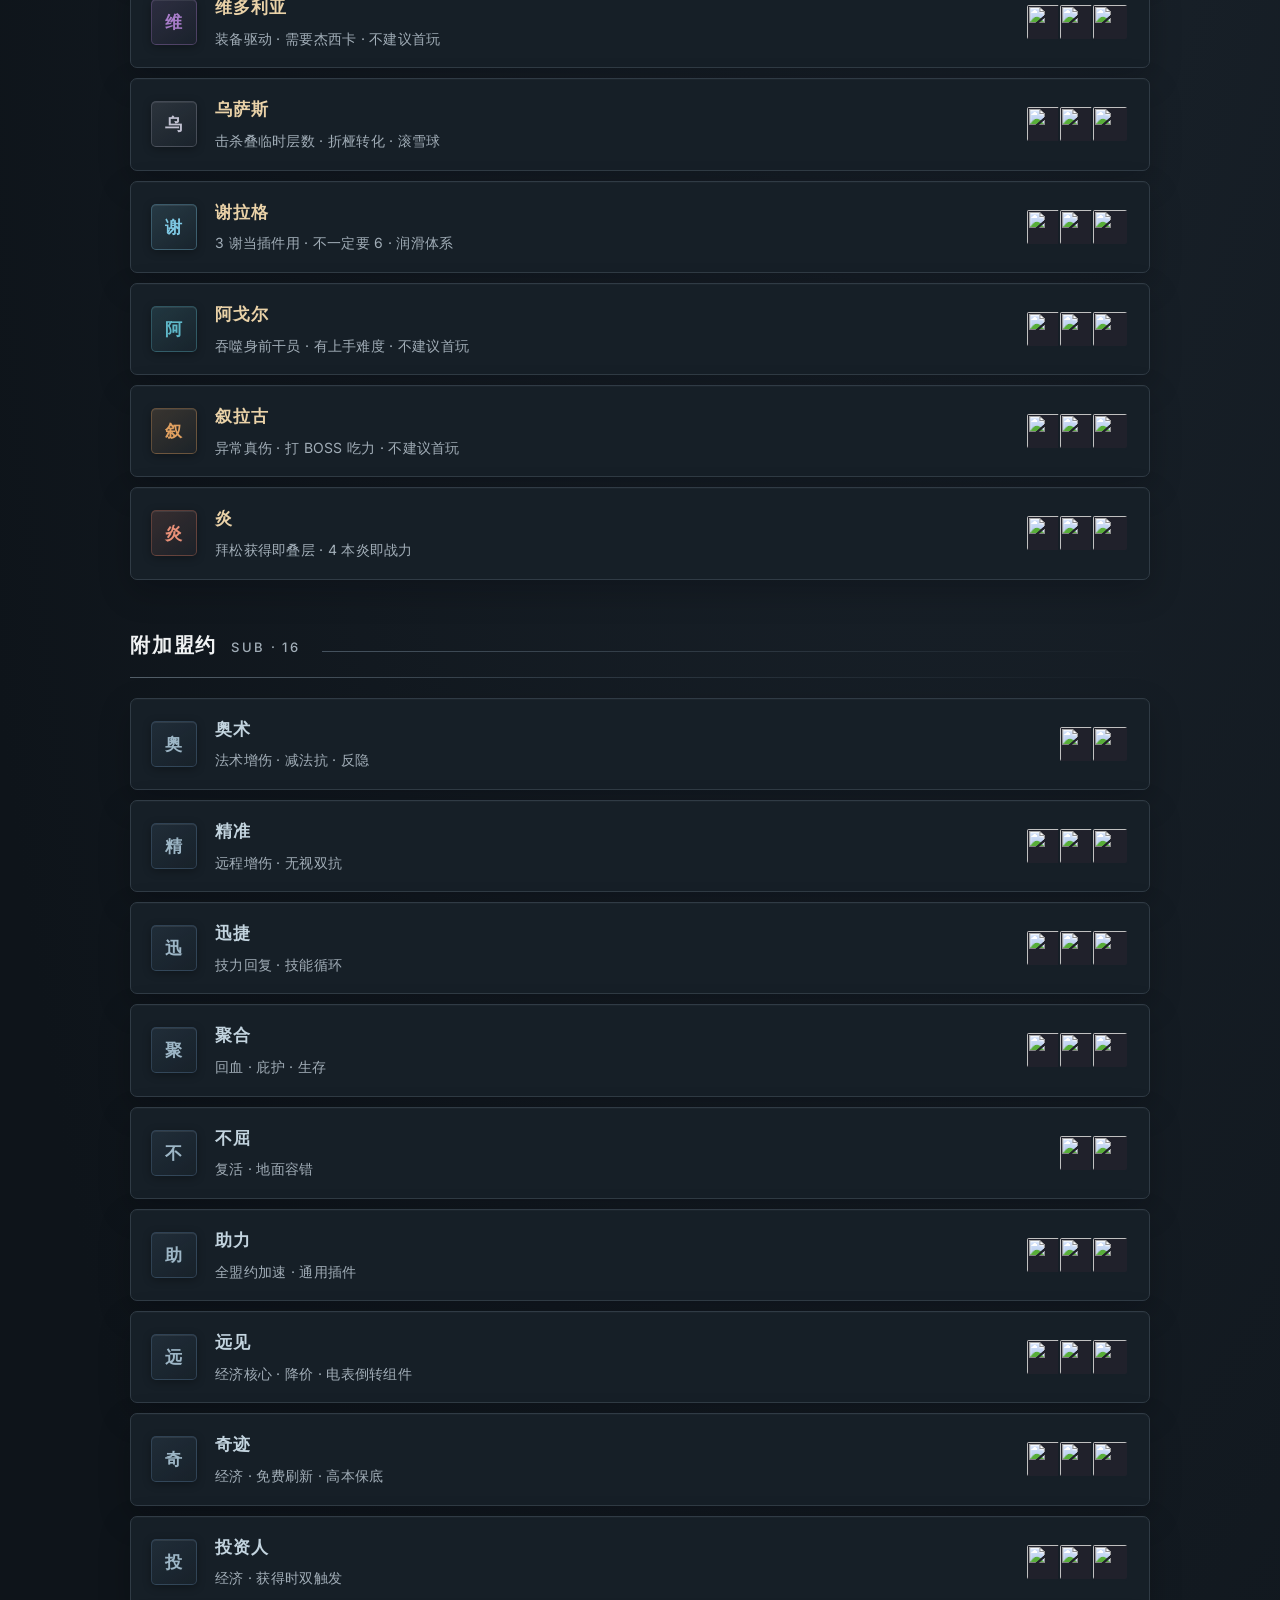
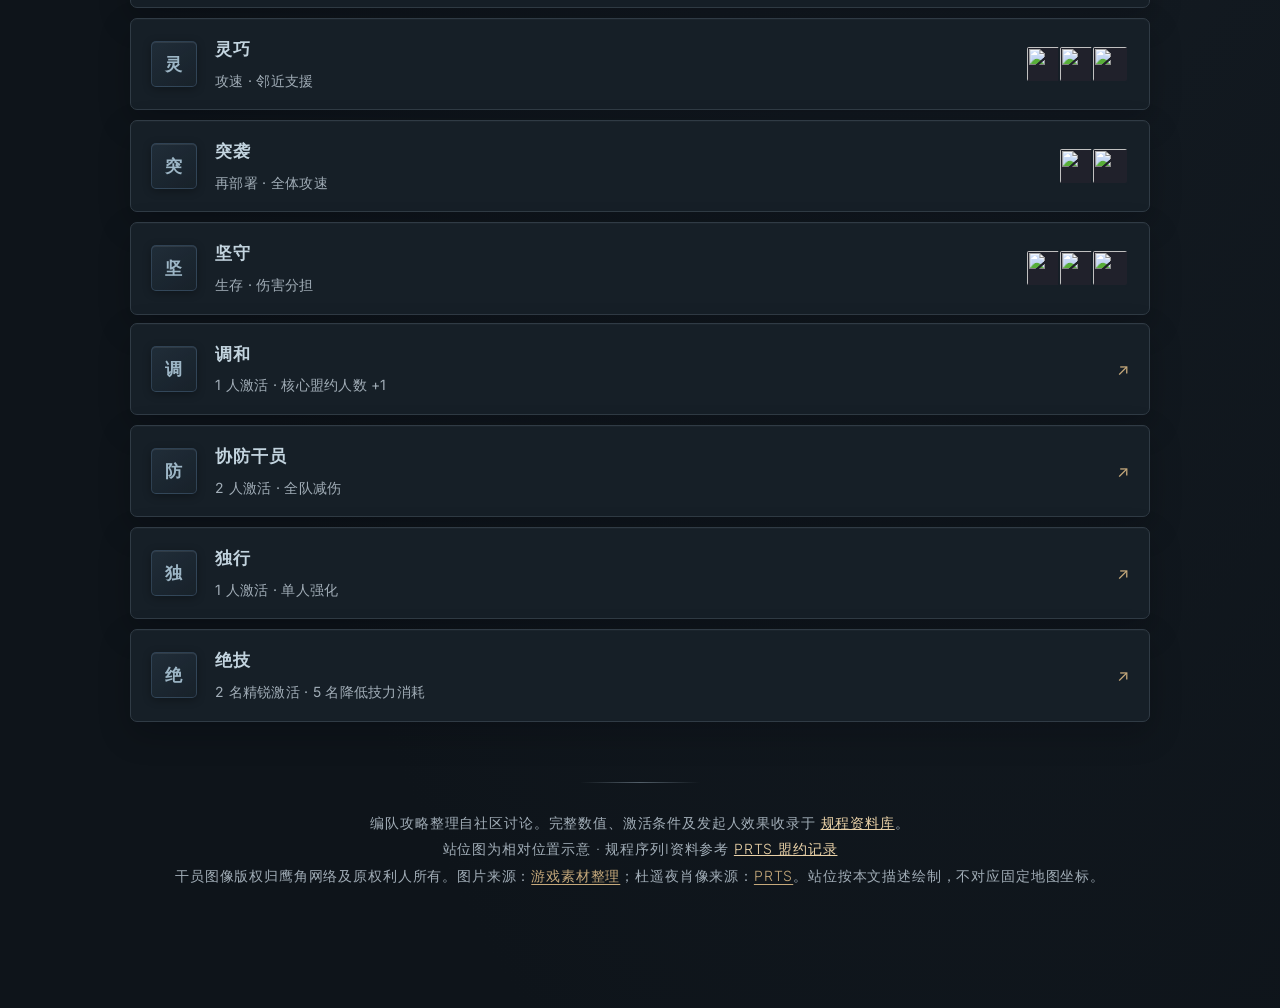
==== commit 5f4c19c5: "新增规程序列Ⅰ资料库 收录 PRTS 八个栏目并提供检索、干员等阶筛选与领袖生命值。补齐四个附加盟约，修订首页规则说明。" ====
--- a/index.html
+++ b/index.html
@@ -3,7 +3,7 @@
 <head>
 <meta charset="UTF-8">
 <meta name="viewport" content="width=device-width, initial-scale=1.0">
-<title>卫戍协议 · 盟约指南 · 2026.11</title>
+<title>卫戍协议 · 规程 · 盟约指南</title>
 <style>
   @import url('https://fonts.googleapis.com/css2?family=Noto+Serif+SC:wght@400;500;600;700&family=Inter:wght@300;400;500;600&display=swap');
 
@@ -847,6 +847,16 @@
 <link rel="preload" href="tactical-city.jpg" as="image">
 <link rel="stylesheet" href="theme.css?v=20261120-2">
 <meta name="theme-color" content="#0e141a">
+  <style>
+    .guide-archive-link { display: inline-flex; align-items: center; gap: 12px; margin-top: 19px; padding: 10px 15px; border: 1px solid var(--primary-start); border-radius: var(--radius-sm); background: var(--primary-start); color: var(--primary-text); text-decoration: none; font-weight: 650; }
+    .guide-archive-link:hover { background: var(--primary-hover); }
+    .guide-archive-compact { margin-top: 0; background: var(--control-surface); border-color: var(--border-subtle); color: var(--text); }
+    .guide-archive-compact:hover { background: var(--control-hover); }
+    .guide-record-link { text-decoration: none; }
+    .guide-record-arrow { color: var(--gold); margin-left: auto; }
+    .guide-extra-covenants { margin-top: 8px; }
+    footer a { color: var(--gold-bright); }
+  </style>
 </head>
 <body>
 <div class="bg-grid"></div>
@@ -856,7 +866,8 @@
     <div class="hero">
       <div class="hero-eyebrow">Arknights · Guard Protocol</div>
       <h1>卫戍协议 · 盟约指南</h1>
-      <p class="hero-sub">2026 年 11 月版本 · 核心盟约与附加盟约详解</p>
+      <p class="hero-sub">规程 · 序列Ⅰ · 盟约配队与站位</p>
+      <a class="guide-archive-link" href="database.html">打开规程资料库 <span aria-hidden="true">↗</span></a>
       <div class="hero-divider"><span class="diamond"></span></div>
     </div>
 
@@ -867,7 +878,7 @@
       </div>
     </div>
 
-    <details class="formation-overview" open>
+    <details class="formation-overview" id="formations" open>
       <summary><span>总体站位图</span><span class="overview-count">22 套</span></summary>
       <div class="overview-content">
         <div class="overview-controls">
@@ -889,20 +900,43 @@
 
     <div class="section-head">
       <h2>附加盟约</h2>
-      <span class="count">SUB · 12</span>
+      <span class="count">SUB · 16</span>
       <span class="accent-line"></span>
     </div>
     <div class="entry-list" id="subEntries"></div>
+    <div class="entry-list guide-extra-covenants">
+      <a class="entry-card guide-record-link" href="database.html?category=alliances&amp;record=%E8%B0%83%E5%92%8C">
+        <div class="entry-emblem em-sub">调</div>
+        <div class="entry-info"><div class="entry-name sub">调和</div><div class="entry-desc">1 人激活 · 核心盟约人数 +1</div></div>
+        <span class="guide-record-arrow" aria-hidden="true">↗</span>
+      </a>
+      <a class="entry-card guide-record-link" href="database.html?category=alliances&amp;record=%E5%8D%8F%E9%98%B2%E5%B9%B2%E5%91%98">
+        <div class="entry-emblem em-sub">防</div>
+        <div class="entry-info"><div class="entry-name sub">协防干员</div><div class="entry-desc">2 人激活 · 全队减伤</div></div>
+        <span class="guide-record-arrow" aria-hidden="true">↗</span>
+      </a>
+      <a class="entry-card guide-record-link" href="database.html?category=alliances&amp;record=%E7%8B%AC%E8%A1%8C">
+        <div class="entry-emblem em-sub">独</div>
+        <div class="entry-info"><div class="entry-name sub">独行</div><div class="entry-desc">1 人激活 · 单人强化</div></div>
+        <span class="guide-record-arrow" aria-hidden="true">↗</span>
+      </a>
+      <a class="entry-card guide-record-link" href="database.html?category=alliances&amp;record=%E7%BB%9D%E6%8A%80">
+        <div class="entry-emblem em-sub">绝</div>
+        <div class="entry-info"><div class="entry-name sub">绝技</div><div class="entry-desc">2 名精锐激活 · 5 名降低技力消耗</div></div>
+        <span class="guide-record-arrow" aria-hidden="true">↗</span>
+      </a>
+    </div>
 
     <footer>
-      基于 2026 年 11 月 NGA 解包数据与社区讨论整理<br>
-      拉特兰已移除 · 干员头像联网加载 · 站位图为相对关系示意 · 实战以游戏内为准
+      编队攻略整理自社区讨论。完整数值、激活条件及发起人效果收录于 <a href="database.html">规程资料库</a>。<br>
+      站位图为相对位置示意 · 规程序列Ⅰ资料参考 <a href="https://prts.wiki/w/卫戍协议·规程/PRTS盟约记录" target="_blank" rel="noopener noreferrer">PRTS 盟约记录</a>
     <p class="asset-credit">干员图像版权归鹰角网络及原权利人所有。图片来源：<a href="https://github.com/yuanyan3060/ArknightsGameResource" target="_blank" rel="noopener noreferrer">游戏素材整理</a>；杜遥夜肖像来源：<a href="https://prts.wiki/w/文件:卫戍协议：盟约_策略发起人_杜遥夜.png" target="_blank" rel="noopener noreferrer">PRTS</a>。站位按本文描述绘制，不对应固定地图坐标。</p></footer>
   </div>
 
   <div id="detailView">
     <div class="detail-topbar">
       <button class="back-btn" onclick="showList()">返回列表</button>
+      <a class="guide-archive-link guide-archive-compact" href="database.html">规程资料库 <span aria-hidden="true">↗</span></a>
     </div>
     <div id="detailContent"></div>
   </div>
@@ -980,9 +1014,9 @@
     stack: '地灵靠攻击范围内击杀叠层，折光靠休整期叠层。前期地灵+折光就能开始运转。',
     synergy: {
       subs: ['精准', '奥术', '聚合'],
-      logic: '莱塔尼亚本家叠层效率中规中矩，真正让它滚起来的是<strong>霍尔海雅（雅雅）</strong>——她带 1 技能，开技能同时叠<strong>精准和奥术</strong>，是双重叠层引擎；<strong>空弦</strong>在休整期给身前干员的所有已激活盟约 +3，进一步加速精准；<strong>华法林</strong>放雅雅身后缩短技能周期。聚合补的是莱塔尼亚召唤物体系最缺的前排——层数没起来之前，没有聚合的召唤物“战力堪比滚木”，层数高了才可以不要前排。',
-      combo: '<strong>黑键</strong> + <strong>纯烬艾雅法拉（奶羊）</strong>（莱塔尼亚 + 聚合） + <strong>霍尔海雅（1技能）</strong>（精准 + 奥术双叠核心） + <strong>空弦</strong>（万能叠层，放雅雅身前） + <strong>华法林</strong>（站雅雅身后，加速技能） + <strong>卡达</strong>（奥术叠层） + <strong>逻各斯</strong>（精准/奥术输出终端）。',
-      final: '6 莱塔尼亚 + 3 精准 + 3 奥术 + 2/3 聚合。雅雅站华法林身前、空弦身前；奶羊后排；逻各斯吃精准奥术双加成打终端。'
+      logic: '莱塔尼亚本家叠层效率中规中矩，真正让它滚起来的是<strong>霍尔海雅（雅雅）</strong>——她带 1 技能，开技能同时叠<strong>精准和奥术</strong>，是双重叠层引擎；<strong>空弦</strong>进入休整期时为自身和身前一格干员的已激活盟约 +3（精锐 +6）；<strong>华法林</strong>放雅雅身后缩短技能周期。聚合补的是莱塔尼亚召唤物体系最缺的前排——层数没起来之前，没有聚合的召唤物“战力堪比滚木”，层数高了才可以不要前排。',
+      combo: '<strong>黑键</strong> + <strong>纯烬艾雅法拉（奶羊）</strong>（莱塔尼亚 + 聚合） + <strong>霍尔海雅（1技能）</strong>（精准 + 奥术双叠核心） + <strong>空弦</strong>（朝向霍尔海雅，放在她身后一格） + <strong>华法林</strong>（站雅雅身后，加速技能） + <strong>卡达</strong>（奥术叠层） + <strong>逻各斯</strong>（奥术／远见输出）。',
+      final: '6 莱塔尼亚 + 3 精准 + 3 奥术 + 2/3 聚合。空弦与华法琳都朝向霍尔海雅，从相邻两侧为她提供支援；奶羊后排；逻各斯可获得奥术与远程精准加成。'
     },
     position: '地灵放在能打到最多怪的位置，折光随便放（休整期就叠）。奶羊的攻击范围要覆盖战场。',
     leveling: '复奏策略：2 本找对子，升 3 碰，精准奥术叠层，升 4 碰奶羊。',
@@ -1007,7 +1041,7 @@
     stack: '野鬃和砾都是部署时叠层。不停地上场、撤退、再上场，层数就上去了。',
     synergy: {
       subs: ['突袭', '不屈', '精准'],
-      logic: '卡西米尔的“反复部署”天然吃<strong>突袭</strong>——突袭干员 10 秒没攻击就自动飞向敌人，等于白送一次再部署，同时叠突袭层数；<strong>不屈</strong>给地面干员复活容错，反复部署的节奏不会被打断；<strong>精准</strong>给远牙这类远程输出补双抗穿透。',
+      logic: '卡西米尔的“反复部署”天然吃<strong>突袭</strong>——突袭干员连续 10 秒未攻击或技能就绪，并且范围内没有敌人时，会自动再部署到地面敌人附近；<strong>不屈</strong>给地面干员复活容错，反复部署的节奏不会被打断；<strong>精准</strong>给远牙这类远程输出补双抗穿透。',
       combo: '<strong>野鬃</strong>（部署叠层核心） + <strong>砾</strong>（低本部署叠层） + <strong>远牙</strong>（精准远程输出） + <strong>玛恩纳</strong>（叠层后加攻加血） + <strong>赫德雷</strong>（突袭叠层） + <strong>摆渡人</strong>（坚守/不屈容错） + <strong>灰喉</strong>（精准叠层）。',
       final: '6 卡西米尔 + 3 突袭 + 3 不屈 + 3 精准。野鬃和砾反复上下场叠卡西米尔；赫德雷自动飞叠突袭；摆渡人给不屈；远牙吃精准打输出。'
     },
@@ -1023,7 +1057,7 @@
     id: 'victoria', name: '维多利亚', emblem: '维', cls: 'em-victoria', titleCls: 'core',
     sub: '装备驱动 · 需要杰西卡 · 不建议首玩',
     simple: '维多利亚靠<strong>给干员带装备</strong>叠层。场上带装备的维干员越多，层数越高。核心是涤火杰西卡，她每回合给道具。没有杰西卡，维多利亚很难玩。',
-    effect: '携带装备的维多利亚干员造成伤害提升。每 25 层获得一件维式重锤。6 人：携带装备的维干员攻击力 +80%。',
+    effect: '携带装备的维多利亚干员造成伤害提升。每 25 层获得一件维式重锤。6 名不同成员在场时，每件普通装备给携带者增加 40% 攻击力，进阶装备每件增加 80%。',
     ops: [
       { n: '慕斯', c: 'c5', note: '1本 · 休整期叠层', must: true },
       { n: '涤火杰西卡', c: 'c10', note: '4本 · 核心。场上每有一名带装备的干员就叠层', must: true },
@@ -1033,9 +1067,9 @@
     stack: '慕斯低本叠层。杰西卡是真正叠层核心：场上带装备的人越多，她叠得越快。',
     synergy: {
       subs: ['灵巧', '精准', '远见'],
-      logic: '维多利亚的装备经济天然和<strong>灵巧</strong>（花费叠层）联动——杰西卡给道具、白铁精锐化都要花钱，花钱同时叠灵巧，形成“越花越强”的循环。这是当前公认上限最高的<strong>灵巧维</strong>路线。<strong>精准</strong>吃维多利亚三维/六维的独立乘区，收益极高；<strong>远见</strong>补经济，让杰西卡的道具循环更顺。',
-      combo: '<strong>慕斯</strong>（低本休整期叠层） + <strong>涤火杰西卡</strong>（核心，场上带装备越多叠越快） + <strong>白铁</strong>（工匠精锐化装备） + <strong>维娜</strong>（高本输出） + <strong>霜叶</strong>（灵巧叠层） + <strong>空弦</strong> + <strong>断崖</strong>（灵巧/精准左脚踩右脚） + <strong>淬羽赫默</strong>（助力，整备区生效）。',
-      final: '6 维多利亚 + 3 灵巧 + 3 精准 + 助力。杰西卡站安全位，场上 8 人尽量都带装备；空弦和断崖放一起互相触发；淬羽赫默放整备区不占部署位。'
+      logic: '涤火杰西卡在休整期结束时按场上携装人数叠维多利亚和坚守。白铁可把自身携带的装备进阶。<strong>灵巧</strong>补邻近攻速，<strong>精准</strong>补远程双抗穿透，<strong>远见</strong>提供资金周转。',
+      combo: '<strong>慕斯</strong>（低本休整期叠层） + <strong>涤火杰西卡</strong>（核心，场上带装备越多叠越快） + <strong>白铁</strong>（工匠精锐化装备） + <strong>维娜</strong>（高本输出） + <strong>霜叶</strong>（灵巧叠层） + <strong>空弦</strong> + <strong>断崖</strong>（灵巧/精准左脚踩右脚） + <strong>淬羽赫默</strong>（助力，特质为整备区成员叠层）。',
+      final: '6 维多利亚 + 3 灵巧 + 3 精准 + 助力。杰西卡站安全位，场上 8 人尽量都带装备；空弦和断崖放一起互相触发；让助力成员上场可激活叠层奖励。'
     },
     position: '杰西卡放在安全位置。带装备的干员尽量分散在场上。',
     leveling: '前期先用 <strong>3 坚守</strong>过渡，不要硬等维。3-4 本找杰西卡。找到杰西卡后给场上 8 个人都带装备。',
@@ -1140,7 +1174,7 @@
     stack: '拉普兰德获得时叠层，忍冬、四爷、铃兰也能叠。但<strong>核心叠层手和终端都在高本</strong>。',
     synergy: {
       subs: ['奥术', '不屈', '突袭'],
-      logic: '叙拉古没有坚守、没有聚合，<strong>生存是最大短板</strong>，所以外援肉盾和奶必须从副盟约里补——<strong>不屈</strong>给地面复活容错，<strong>突袭</strong>让干员自动飞走规避伤害。异常真伤吃<strong>奥术</strong>的法术增伤，能提升 BOSS 战输出。',
+      logic: '叙拉古没有坚守、没有聚合，<strong>生存是最大短板</strong>，所以外援肉盾和奶必须从副盟约里补——<strong>不屈</strong>给地面复活容错，<strong>突袭</strong>让干员自动飞走规避伤害。<strong>奥术</strong>提供一段独立的追加法伤，并削减法抗。异常引发的真实伤害按其自身公式结算。',
       combo: '<strong>拉普兰德</strong>（获得时叠层） + <strong>忍冬</strong> + <strong>四爷</strong> + <strong>铃兰</strong>（叠层） + <strong>荒芜拉普兰德</strong>（6本核心终端） + <strong>卡达</strong>（奥术叠层） + <strong>斥罪</strong>（叙拉古 + 不屈） + <strong>赫德雷</strong>（突袭叠层）。',
       final: '6 叙拉古 + 3 奥术 + 3 不屈 + 突袭。2 本停到 7 回合找拉狗，碰忍冬和四爷；8-9 回合直上 4 本，然后速 6；荒芜拉普兰德是终端。'
     },
@@ -1157,27 +1191,27 @@
   {
     id: 'yan', name: '炎', emblem: '炎', cls: 'em-yan', titleCls: 'core',
     sub: '拜松获得即叠层 · 4 本炎即战力',
-    simple: '炎的核心是<strong>拜松</strong>，拿到就叠层，非常简单。4 本找到杜遥夜、仇白、余之后，炎队开始发力。前期比较弱，需要用小盟约过渡。',
+    simple: '炎的核心是<strong>拜松</strong>，拿到就叠层，非常简单。4 本找到仇白、余之后，炎队开始发力。杜遥夜是策略发起人，她的指令可优先刷新炎干员。前期比较弱，需要用小盟约过渡。',
     effect: '炎干员攻击力提升。6 人：攻击附带随机元素损伤，全场敌人元素损伤恢复速度提升。',
     ops: [
       { n: '拜松', c: 'c1', note: '1本 · 获得时叠层', must: true },
-      { n: '杜遥夜', c: 'c7', note: '4本 · 稳定炎流核心', must: true },
+      { n: '杜遥夜', c: 'c7', note: '策略发起人 · 优先刷新炎干员', must: true },
       { n: '仇白', c: 'c9', note: '4本 · 获得时叠炎 + 灵巧' },
       { n: '余', c: 'c2', note: '4本' }
     ],
-    stack: '拜松获得时叠层。<strong>4 本找杜遥夜、仇白、余</strong>，找到后炎队就成型了。',
+    stack: '拜松获得时叠层。<strong>4 本找仇白、余</strong>，找到后炎队就成型了。',
     synergy: {
       subs: ['奥术', '精准', '灵巧'],
-      logic: '6 炎附带<strong>元素损伤</strong>，和<strong>奥术</strong>的法术增伤同属伤害乘区，联动收益高；仇白自带灵巧，<strong>灵巧</strong>的花费叠层能自然补上；<strong>精准</strong>给远程炎干员补双抗穿透。炎前期弱，所以副盟约要选能独立过渡的。',
-      combo: '<strong>拜松</strong>（获得时叠层，看到就抓） + <strong>杜遥夜</strong>（4本稳定炎流核心） + <strong>仇白</strong>（炎 + 灵巧） + <strong>余</strong>（4本） + <strong>卡达</strong>（奥术叠层） + <strong>霜叶</strong>（灵巧叠层） + <strong>灰喉</strong>（精准叠层）。',
-      final: '6 炎 + 3 奥术 + 3 精准 + 灵巧。前期用小盟约过渡，不要硬玩炎；4 本找到杜遥夜后开始发力；仇白站能打怪的位置。'
+      logic: '6 炎攻击附带<strong>元素损伤</strong>。<strong>奥术</strong>可补额外法伤和法抗削减，效果按各自伤害类型结算。仇白获得时能叠炎和<strong>灵巧</strong>。<strong>精准</strong>在部署 3 名不同成员后可为远程干员提供双抗穿透。炎前期弱，所以副盟约要选能独立过渡的。',
+      combo: '<strong>拜松</strong>（获得时叠层，看到就抓） + <strong>杜遥夜</strong>（策略发起人） + <strong>仇白</strong>（炎 + 灵巧） + <strong>余</strong>（4本） + <strong>卡达</strong>（奥术叠层） + <strong>霜叶</strong>（灵巧叠层） + <strong>灰喉</strong>（精准叠层）。',
+      final: '6 炎 + 3 奥术 + 3 精准 + 灵巧。前期用小盟约过渡，不要硬玩炎；4 本找到仇白或余后开始发力；仇白站能打怪的位置。'
     },
-    position: '杜遥夜和仇白放在能打到怪的位置。',
-    leveling: '前期用其他小盟约过渡，不要硬玩炎。4 本找到杜遥夜后开始发力。',
+    position: '仇白放在能打到怪的位置。余的周围八格尽量覆盖发生元素爆发的敌人。',
+    leveling: '前期用其他小盟约过渡，不要硬玩炎。4 本找到仇白或余后开始发力。',
     tips: [
       '炎的四本是即战力最强的，但前期比较弱势。',
       '拜松是低本叠层关键，看到就抓。',
-      '6 炎道中无敌，但打 BOSS 可能没别家快。'
+      '6 炎后可以按领袖抗性和战场路线选择补输出或承伤。'
     ]
   }
 ];
@@ -1279,19 +1313,19 @@
   {
     id: 'assist', name: '助力', emblem: '助', cls: 'em-sub', titleCls: 'sub',
     sub: '全盟约加速 · 通用插件',
-    simple: '助力在休整期结束时给整备区里所有干员的盟约加层数。放整备区就能生效，不占部署位。',
-    effect: '休整期结束时，整备区中每名干员所在的已激活盟约分别层数 +2（3 人时 +4）。',
+    simple: '部署 2 名助力干员后，全队防御力增加、再部署加快。每次休整期结束会为已激活的盟约叠层。',
+    effect: '全队防御力增加 (15 + 1.2 × 层数)%，再部署时间缩短 30%。休整期结束时每个已激活盟约增加 2 层。在场 3 名不同助力干员时改为增加 4 层。',
     ops: [
       { n: '淬羽赫默', c: 'c2', note: '4本 · 休整期结束时给整备区每名干员的盟约 +1/2', must: true },
       { n: '夏栎', c: 'c6', note: '1本 · 整备区也生效' },
       { n: '白铁', c: 'c7', note: '4本 · 维多利亚 + 助力' }
     ],
-    stack: '淬羽赫默和夏栎放在整备区就能生效。',
-    position: '<strong>放整备区，不用上场。</strong>',
+    stack: '淬羽赫默的特质可为整备区干员的已激活盟约叠层。夏栎在整备区也能给当前层数最高的已激活盟约加层。',
+    position: '助力激活需要上场成员。第三名助力干员上场后，休整期层数奖励翻倍。',
     leveling: '正常升本。',
     tips: [
       '通用加速器，不管你主玩什么都能用。',
-      '夏栎放整备区就生效，不占部署位。',
+      '夏栎留在整备区也会触发自身叠层特质。',
       '常见搭配：维多利亚（助力4）。'
     ]
   },
@@ -1354,9 +1388,9 @@
   },
   {
     id: 'deft', name: '灵巧', emblem: '灵', cls: 'em-sub', titleCls: 'sub',
-    sub: '攻速 · 花费叠层',
-    simple: '灵巧加攻速，40 层后范围变大。花钱也能叠灵巧层数。',
-    effect: '灵巧干员及周围干员攻速提升。40 层后范围从 4 格变 8 格。休整期结束时，本回合每花费 3 资金，灵巧/奥术层数 +2/4。',
+    sub: '攻速 · 邻近支援',
+    simple: '灵巧加攻速，40 层后范围变大。部分干员的特质可按本回合的资金花费叠层。',
+    effect: '灵巧干员及周围干员攻速提升。40 层后范围从 4 格变 8 格。花费叠层由特定干员的特质触发。',
     ops: [
       { n: '霜叶', c: 'c2', note: '1本 · 获得时叠层', must: true },
       { n: '空弦', c: 'c3', note: '和断崖左脚踩右脚叠灵巧' },
@@ -1367,7 +1401,7 @@
     position: '空弦和断崖放一起，互相触发。',
     leveling: '正常升本。',
     tips: [
-      '和远见、奇迹搭配，花钱就能叠层。',
+      '远见和奇迹可帮助周转资金。花费叠层需要相应干员的特质。',
       '40 层后范围扩大。',
       '常见搭配：萨尔贡（灵巧5）、维多利亚（灵巧3）。'
     ]
@@ -1376,7 +1410,7 @@
     id: '突袭', name: '突袭', emblem: '突', cls: 'em-sub', titleCls: 'sub',
     sub: '再部署 · 全体攻速',
     simple: '突袭让干员能自己飞到敌人身边打，50 层后全队攻速 +50。',
-    effect: '突袭干员 10 秒内未攻击且范围内无敌人时，保留技力立即再部署至一名地面敌人周围。50 层：所有干员攻速 +50。',
+    effect: '突袭干员满足连续 10 秒未攻击或技能就绪中的任一条件，且范围内没有敌人时，保留技力并立即再部署到一名地面敌人附近。50 层：所有干员攻速 +50。',
     ops: [
       { n: '赫德雷', c: 'c8', note: '4本 · 部署时叠突袭', must: true },
       { n: '杰克', c: 'c7', note: '1本 · 伤害变弱点伤害' }
@@ -2048,7 +2082,7 @@
       "杜遥夜"
     ],
     "benchLabel": "策略发起人（非上场干员）",
-    "note": "拜松承伤，仇白靠近交战区。杜遥夜是策略发起人，肖像放在图外；原文把她列在干员中，这里不占部署格。"
+    "note": "拜松承伤，仇白靠近交战区。杜遥夜是策略发起人，选择她后可使用指令优先刷新炎干员。"
   },
   "arcane": {
     "units": [
@@ -2231,8 +2265,8 @@
       "夏栎",
       "白铁"
     ],
-    "benchLabel": "整备区 · 助力生效位置",
-    "note": "助力组件留整备区示意；是否需要让白铁上场，按主队装备需求决定。"
+    "benchLabel": "待部署 · 助力组件",
+    "note": "助力成员需要上场才能计入激活人数。夏栎留在整备区时仍可触发自身特质。"
   },
   "foresight": {
     "units": [
